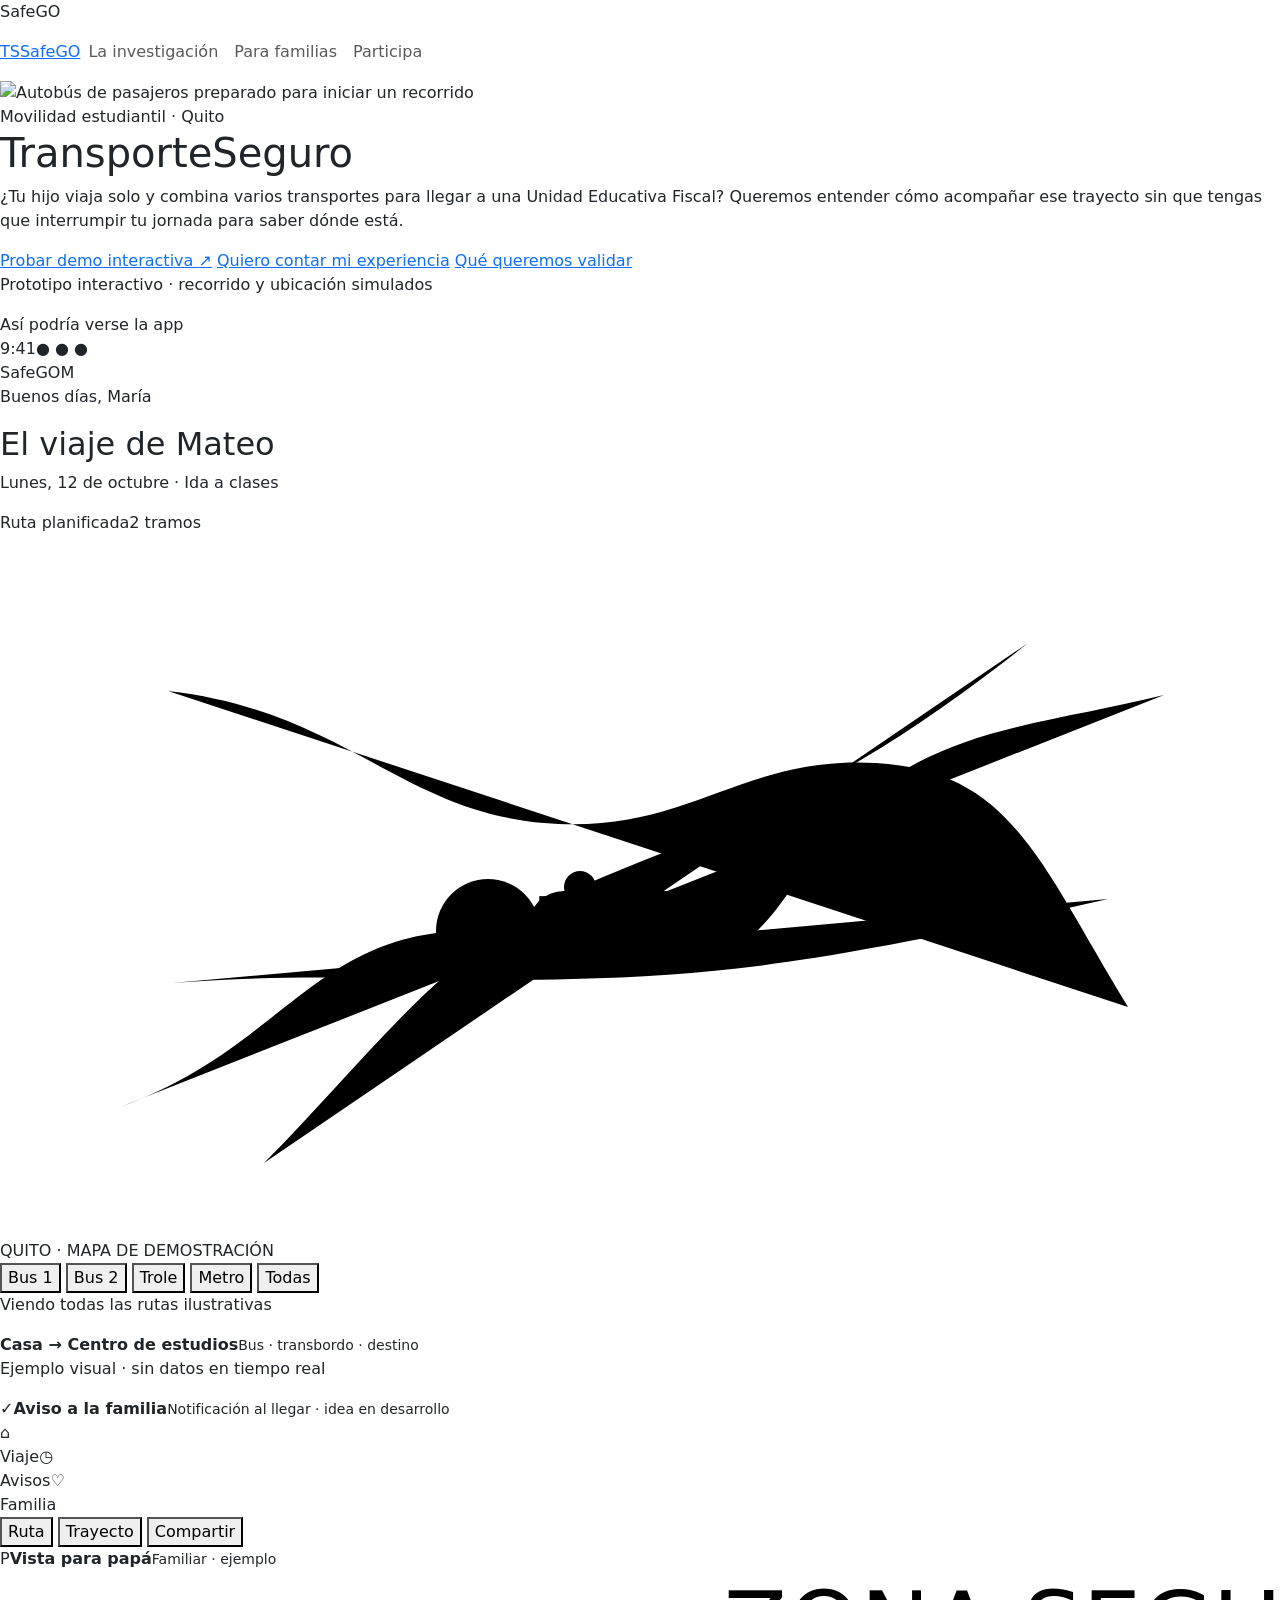
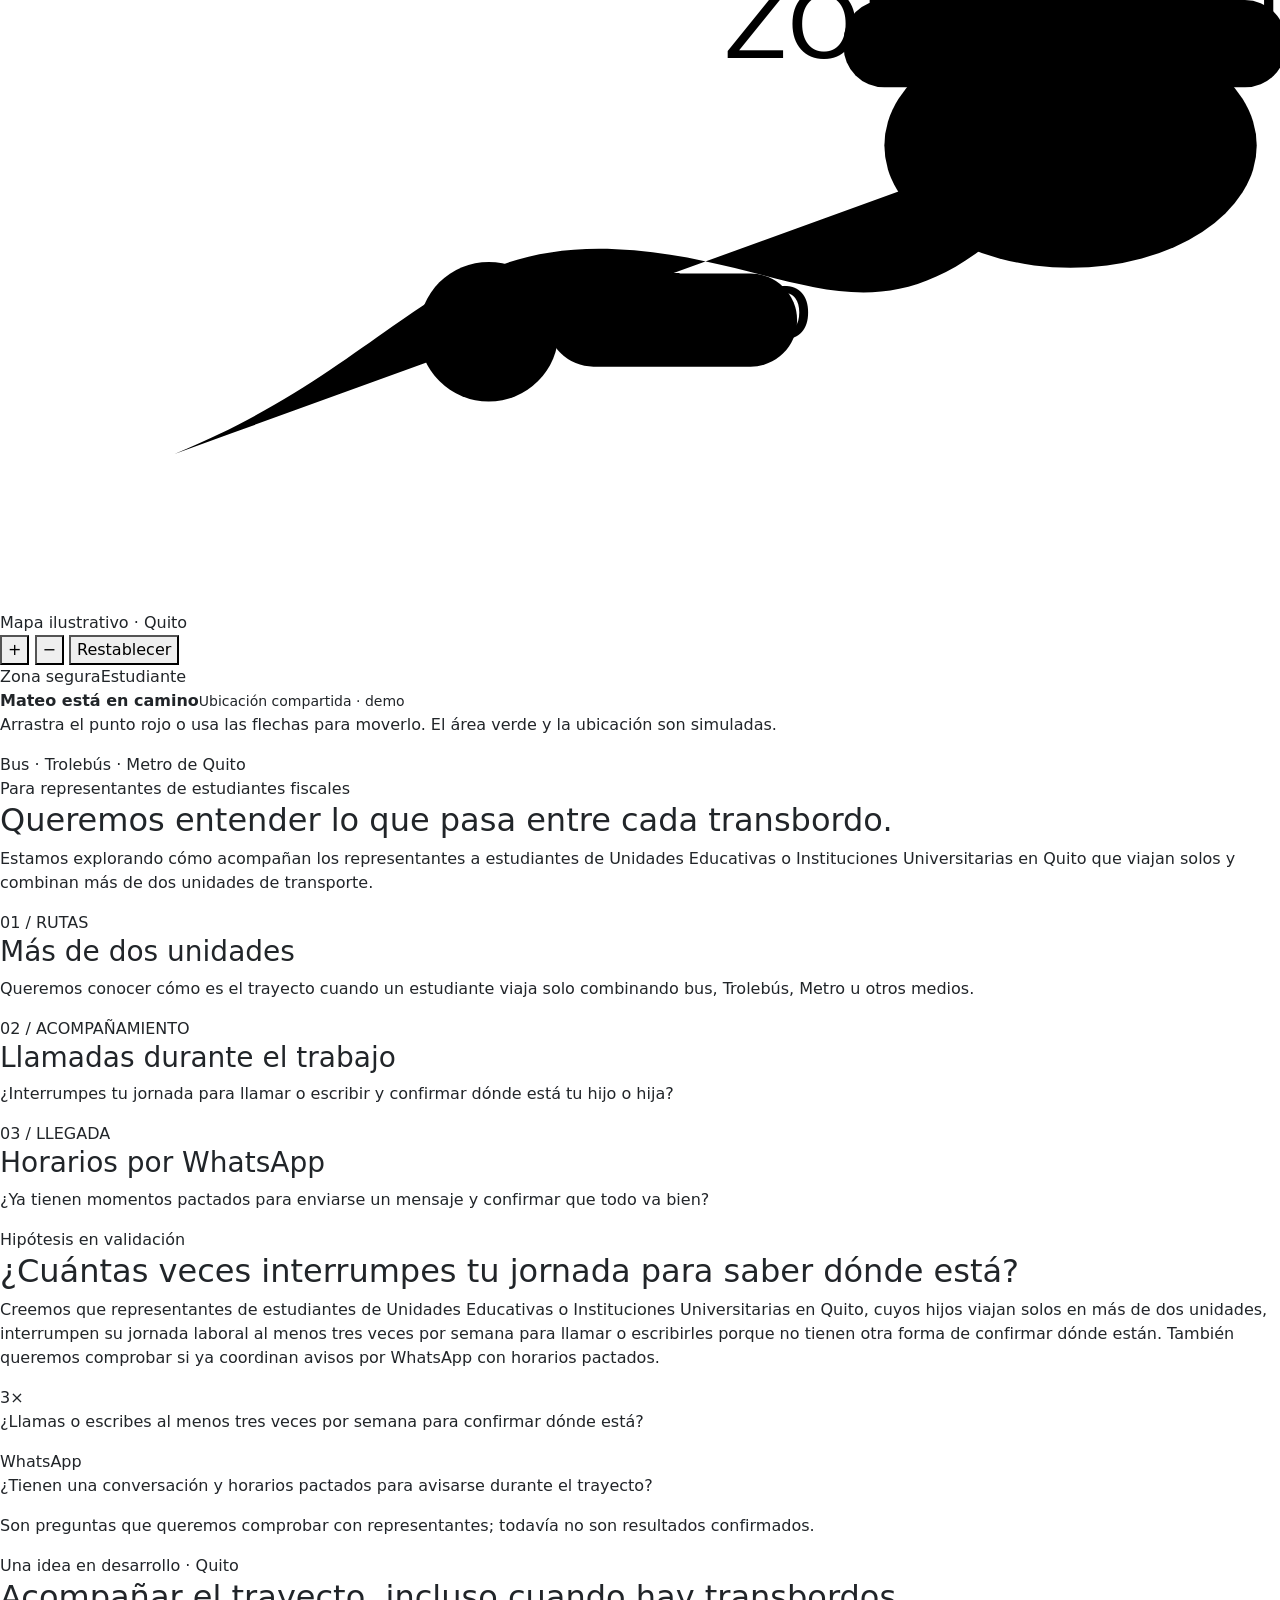
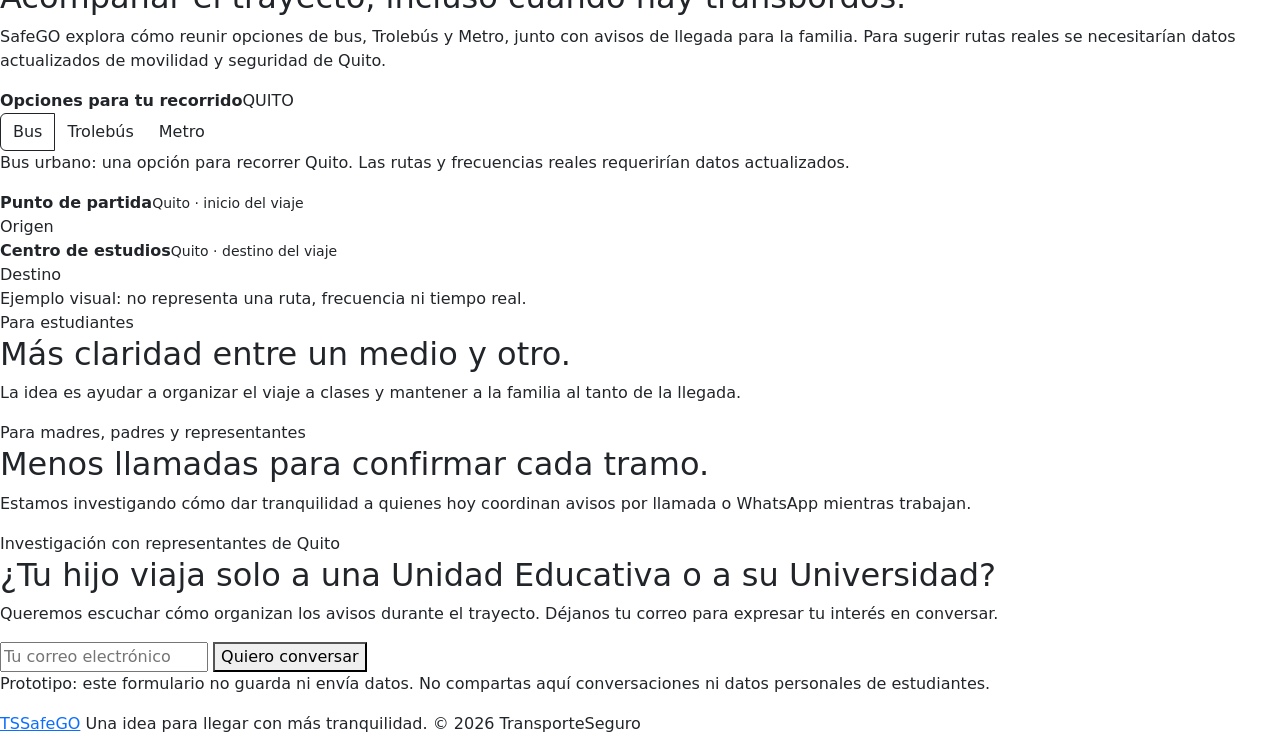
==== index.html @ c8ee29d1 "actualización nombre" ====
<!doctype html>
<html lang="es">
<head>
  <meta charset="utf-8">
  <meta name="viewport" content="width=device-width, initial-scale=1">
  <meta name="theme-color" content="#faf4f2">SafeGO
  <meta name="description" content=" explora cómo acompañar a estudiantes de Unidades Educativas o Instituciones Universitarias de Quito que viajan solos y combinan varios transportes.">
  <title>SafeGO | Movilidad estudiantil en Quito</title>
  <link rel="preconnect" href="https://fonts.googleapis.com">
  <link rel="preconnect" href="https://fonts.gstatic.com" crossorigin>
  <link href="https://fonts.googleapis.com/css2?family=DM+Sans:wght@400;500;600;700&family=Manrope:wght@400;500;600;700;800&display=swap" rel="stylesheet">
  <link href="https://cdn.jsdelivr.net/npm/bootstrap@5.3.7/dist/css/bootstrap.min.css" rel="stylesheet">
  <link rel="stylesheet" href="src/css/styles.css">
</head>
<body>
  <header class="topbar navbar navbar-expand-md">
    <div class="topbar-inner">
      <a class="brand" href="#inicio" aria-label="SafeGO, inicio"><span class="brand-mark" aria-hidden="true">TS</span>SafeGO</a>
      <button class="navbar-toggler" type="button" data-bs-toggle="collapse" data-bs-target="#primary-navigation" aria-controls="primary-navigation" aria-expanded="false" aria-label="Abrir menú">
        <span class="navbar-toggler-icon"></span>
      </button>
    </div>
    <div class="collapse navbar-collapse" id="primary-navigation">
      <nav class="nav-links navbar-nav" aria-label="Navegación principal">
        <a class="nav-link" href="#investigacion">La investigación</a>
        <a class="nav-link" href="#familias">Para familias</a>
        <a class="nav-link nav-cta" href="#lista">Participa</a>
      </nav>
    </div>
  </header>

  <main>
    <section class="hero" id="inicio" aria-labelledby="hero-title">
      <img class="hero-photo" src="https://images.unsplash.com/photo-1570125909232-eb263c188f7e?auto=format&fit=crop&w=2200&q=85" alt="Autobús de pasajeros preparado para iniciar un recorrido" fetchpriority="high">
      <div class="hero-inner">
        <div class="hero-content">
          <span class="eyebrow">Movilidad estudiantil · Quito</span>
          <h1 id="hero-title"><span>Transporte</span><span>Seguro</span></h1>
          <p class="hero-copy">¿Tu hijo viaja solo y combina varios transportes para llegar a una Unidad Educativa Fiscal? Queremos entender cómo acompañar ese trayecto sin que tengas que interrumpir tu jornada para saber dónde está.</p>
          <div class="hero-actions">
            <a class="button button-light" href="src/html/app-index.html" target="_blank" rel="noopener">Probar demo interactiva <span aria-hidden="true">↗</span></a>
            <a class="button button-light" href="#lista">Quiero contar mi experiencia</a>
            <a class="text-link" href="#investigacion">Qué queremos validar</a>
          </div>
          <p class="hero-demo-note">Prototipo interactivo · recorrido y ubicación simulados</p>
        </div>
        <aside class="phone-showcase" aria-label="Vista previa ilustrativa de la aplicación">
          <div class="phone-demo">
            <span class="phone-caption">Así podría verse la app</span>
            <div class="phone">
              <div class="phone-screen">
                <div class="phone-status"><span>9:41</span><span aria-hidden="true">● ● ●</span></div>
                <div class="app-topline"><span class="app-brand">SafeGO</span><span class="app-avatar" aria-hidden="true">M</span></div>
                <div class="phone-panel" id="phone-panel" role="tabpanel" aria-labelledby="phone-tab-route" aria-live="polite" data-screen="route">
                  <p class="app-greeting">Buenos días, María</p>
                  <h2 class="app-title">El viaje de Mateo</h2>
                  <p class="app-date">Lunes, 12 de octubre · Ida a clases</p>
                  <div class="app-card">
                    <div class="app-card-heading"><span id="phone-card-title">Ruta planificada</span><span class="app-chip" id="phone-chip">2 tramos</span></div>
                    <div class="map-preview" role="img" aria-label="Mapa ilustrativo de Quito con rutas de bus, Trolebús y Metro">
                      <svg class="route-map" data-active-route="all" viewBox="0 0 320 176" aria-hidden="true">
                        <path class="map-road" d="M-10 30 335 145M-15 90 300 -10M15 185 235 -10M95 190 340 35M-10 145 320 55M150 -10 160 185M255 -10 100 185M-10 5 330 95"/>
                        <path class="map-route map-route-bus-one" d="M30 143C72 128 79 97 122 99S177 122 200 85 255 49 291 40"/>
                        <path class="map-route map-route-bus-two" d="M42 39C86 44 100 69 136 72S185 55 219 57 260 82 282 118"/>
                        <path class="map-route map-route-trolley" d="M66 157C92 131 111 103 145 88S204 69 257 27"/>
                        <path class="map-route map-route-metro" d="M43 112C82 109 105 112 143 111S206 107 277 91"/>
                        <circle class="map-stop" cx="122" cy="99" r="4"/>
                        <circle class="map-stop" cx="200" cy="85" r="4"/>
                        <circle class="map-stop" cx="145" cy="88" r="4"/>
                        <circle class="map-user-halo" id="map-user-halo" cx="122" cy="99" r="13"/>
                        <circle class="map-user-marker" id="map-user-marker" cx="122" cy="99" r="5"/>
                        <rect class="map-label-bg" id="map-user-label-bg" x="132" y="89" width="52" height="19" rx="9"/>
                        <text class="map-label" id="map-user-label" x="158" y="102" text-anchor="middle">Mateo</text>
                      </svg>
                      <span class="map-city-label">QUITO · MAPA DE DEMOSTRACIÓN</span>
                    </div>
                    <div class="map-legend" aria-label="Rutas mostradas en el mapa">
                      <button class="route-filter" type="button" data-route-filter="bus-one" aria-pressed="false"><i class="legend-dot bus-one"></i>Bus 1</button>
                      <button class="route-filter" type="button" data-route-filter="bus-two" aria-pressed="false"><i class="legend-dot bus-two"></i>Bus 2</button>
                      <button class="route-filter" type="button" data-route-filter="trolley" aria-pressed="false"><i class="legend-dot trolley"></i>Trole</button>
                      <button class="route-filter" type="button" data-route-filter="metro" aria-pressed="false"><i class="legend-dot metro"></i>Metro</button>
                      <button class="route-filter" type="button" data-route-filter="all" aria-pressed="true">Todas</button>
                    </div>
                    <p class="phone-interaction-status" id="route-filter-status" aria-live="polite">Viendo todas las rutas ilustrativas</p>
                    <div class="phone-route-summary"><strong>Casa <span aria-hidden="true">→</span> Centro de estudios</strong><small>Bus · transbordo · destino</small></div>
                    <div class="app-progress" aria-hidden="true"><span></span></div>
                    <p class="app-footnote" id="phone-footnote">Ejemplo visual · sin datos en tiempo real</p>
                  </div>
                  <div class="app-alert"><span class="app-alert-icon" aria-hidden="true">✓</span><span><strong id="phone-alert-title">Aviso a la familia</strong><small id="phone-alert-copy">Notificación al llegar · idea en desarrollo</small></span></div>
                  <button class="phone-action" id="advance-trip" type="button" hidden>Avanzar trayecto <span aria-hidden="true">→</span></button>
                  <button class="phone-action" id="toggle-sharing" type="button" aria-pressed="true" hidden>Pausar ubicación compartida <span aria-hidden="true">Ⅱ</span></button>
                </div>
                <div class="app-bottom-nav" aria-hidden="true"><span class="selected">⌂<br>Viaje</span><span>◷<br>Avisos</span><span>♡<br>Familia</span></div>
              </div>
            </div>
            <div class="phone-tabs" role="tablist" aria-label="Funciones ilustradas de la aplicación">
              <button class="phone-tab" type="button" id="phone-tab-route" role="tab" aria-selected="true" aria-controls="phone-panel" data-phone-screen="route">Ruta</button>
              <button class="phone-tab" type="button" id="phone-tab-trip" role="tab" aria-selected="false" aria-controls="phone-panel" data-phone-screen="trip" tabindex="-1">Trayecto</button>
              <button class="phone-tab" type="button" id="phone-tab-sharing" role="tab" aria-selected="false" aria-controls="phone-panel" data-phone-screen="sharing" tabindex="-1">Compartir</button>
            </div>
          </div>
          <aside class="recipient-preview" aria-label="Vista ilustrativa de la persona que recibe la ubicación">
            <div class="recipient-heading"><span class="recipient-avatar" aria-hidden="true">P</span><span><strong>Vista para papá</strong><small>Familiar · ejemplo</small></span></div>
            <div class="recipient-map" id="recipient-map">
              <svg id="recipient-map-svg" viewBox="0 0 220 110" aria-label="Mapa simulado para el padre o familiar: zona segura del destino y punto que representa al estudiante">
                <g id="recipient-map-layer">
                  <path class="recipient-road" d="M-10 24 230 86M-10 78 210 8M45 120 130 -10M150 120 225 27M-10 49 220 49"/>
                  <path class="recipient-route-line" id="recipient-route-line" d="M30 83C69 67 75 45 109 48S155 72 190 25"/>
                  <ellipse class="safe-zone" cx="184" cy="30" rx="32" ry="21"/>
                  <circle class="safe-zone-destination" cx="184" cy="30" r="3"/>
                  <circle class="recipient-marker-halo" id="recipient-marker-halo" cx="84" cy="62" r="12"/>
                  <circle class="recipient-marker" id="recipient-marker" cx="84" cy="62" r="5" tabindex="0" role="button" aria-label="Ubicación simulada de Mateo. Arrastra el punto o usa las flechas del teclado para moverlo."/>
                  <rect class="recipient-marker-label-bg" id="recipient-marker-label-bg" x="94" y="52" width="43" height="16" rx="8"/>
                  <text class="recipient-marker-label" id="recipient-marker-label" x="115" y="63" text-anchor="middle">Mateo</text>
                  <rect class="safe-zone-label-bg" x="145" y="5" width="76" height="15" rx="7"/>
                  <text class="safe-zone-label" x="183" y="15" text-anchor="middle">ZONA SEGURA</text>
                </g>
              </svg>
              <span class="recipient-map-label">Mapa ilustrativo · Quito</span>
              <div class="recipient-map-controls" aria-label="Controles del mapa">
                <button class="map-control" id="map-zoom-in" type="button" aria-label="Acercar mapa">+</button>
                <button class="map-control" id="map-zoom-out" type="button" aria-label="Alejar mapa">−</button>
                <button class="map-control map-reset" id="map-reset" type="button" aria-label="Restablecer ubicación y zoom">Restablecer</button>
              </div>
            </div>
            <div class="recipient-map-legend"><span><i class="safe-zone-key"></i>Zona segura</span><span><i class="location-key"></i>Estudiante</span></div>
            <div class="recipient-status">
              <span class="recipient-live-dot" aria-hidden="true"></span>
              <span><strong id="recipient-status-title" aria-live="polite">Mateo está en camino</strong><small id="recipient-status-copy">Ubicación compartida · demo</small></span>
            </div>
            <p class="recipient-note">Arrastra el punto rojo o usa las flechas para moverlo. El área verde y la ubicación son simuladas.</p>
          </aside>
        </div>
      </div>
      <div class="hero-note"><span class="note-dot" aria-hidden="true"></span>Bus · Trolebús · Metro de Quito</div>
    </section>

    <section class="intro" id="como-funciona">
      <div>
        <span class="section-kicker">Para representantes de estudiantes fiscales</span>
        <h2>Queremos entender lo que pasa entre cada transbordo.</h2>
      </div>
      <p>Estamos explorando cómo acompañan los representantes a estudiantes de Unidades Educativas o Instituciones Universitarias en Quito que viajan solos y combinan más de dos unidades de transporte.</p>
    </section>

    <section class="benefits" aria-label="Beneficios de SafeGO>
      <article class="benefit">
        <span class="benefit-index">01 / RUTAS</span>
        <h3>Más de dos unidades</h3>
        <p>Queremos conocer cómo es el trayecto cuando un estudiante viaja solo combinando bus, Trolebús, Metro u otros medios.</p>
      </article>
      <article class="benefit">
        <span class="benefit-index">02 / ACOMPAÑAMIENTO</span>
        <h3>Llamadas durante el trabajo</h3>
        <p>¿Interrumpes tu jornada para llamar o escribir y confirmar dónde está tu hijo o hija?</p>
      </article>
      <article class="benefit">
        <span class="benefit-index">03 / LLEGADA</span>
        <h3>Horarios por WhatsApp</h3>
        <p>¿Ya tienen momentos pactados para enviarse un mensaje y confirmar que todo va bien?</p>
      </article>
    </section>

    <section class="research-section" id="investigacion" aria-labelledby="research-title">
      <div class="research-inner">
        <div class="research-copy">
          <span class="section-kicker">Hipótesis en validación</span>
          <h2 id="research-title">¿Cuántas veces interrumpes tu jornada para saber dónde está?</h2>
          <p>Creemos que representantes de estudiantes de Unidades Educativas o Instituciones Universitarias en Quito, cuyos hijos viajan solos en más de dos unidades, interrumpen su jornada laboral al menos tres veces por semana para llamar o escribirles porque no tienen otra forma de confirmar dónde están. También queremos comprobar si ya coordinan avisos por WhatsApp con horarios pactados.</p>
        </div>
        <div class="research-details" aria-label="Preguntas de la investigación">
          <div class="research-detail"><span class="research-stat">3×</span><p>¿Llamas o escribes al menos tres veces por semana para confirmar dónde está?</p></div>
          <div class="research-detail"><span class="research-stat">WhatsApp</span><p>¿Tienen una conversación y horarios pactados para avisarse durante el trayecto?</p></div>
          <p class="research-note">Son preguntas que queremos comprobar con representantes; todavía no son resultados confirmados.</p>
        </div>
      </div>
    </section>

    <section class="route-section" aria-labelledby="route-title">
      <div class="route-copy">
        <span class="section-kicker">Una idea en desarrollo · Quito</span>
        <h2 id="route-title">Acompañar el trayecto, incluso cuando hay transbordos.</h2>
        <p>SafeGO explora cómo reunir opciones de bus, Trolebús y Metro, junto con avisos de llegada para la familia. Para sugerir rutas reales se necesitarían datos actualizados de movilidad y seguridad de Quito.</p>
      </div>
      <div class="route-demo" aria-label="Vista ilustrativa de medios de transporte público en Quito">
        <div class="route-heading"><strong>Opciones para tu recorrido</strong><span class="live-tag">QUITO</span></div>
        <div class="mode-picker btn-group" role="group" aria-label="Selecciona un medio de transporte">
          <button class="btn mode-button active" type="button" data-mode="bus" aria-pressed="true">Bus</button>
          <button class="btn mode-button" type="button" data-mode="trolebus" aria-pressed="false">Trolebús</button>
          <button class="btn mode-button" type="button" data-mode="metro" aria-pressed="false">Metro</button>
        </div>
        <p class="mode-feedback" id="mode-feedback" role="status" aria-live="polite">Bus urbano: una opción para recorrer Quito. Las rutas y frecuencias reales requerirían datos actualizados.</p>
        <div class="route-line">
          <div class="route-dots" aria-hidden="true"><span class="route-dot-start"></span><span class="route-stem"></span><span class="route-dot-end"></span></div>
          <div>
            <div class="stop"><div><strong>Punto de partida</strong><small>Quito · inicio del viaje</small></div><time>Origen</time></div>
            <div class="stop"><div><strong>Centro de estudios</strong><small>Quito · destino del viaje</small></div><time>Destino</time></div>
          </div>
        </div>
        <div class="route-foot">Ejemplo visual: no representa una ruta, frecuencia ni tiempo real.</div>
      </div>
    </section>

    <section class="audience" id="familias">
      <article>
        <span class="section-kicker">Para estudiantes</span>
        <h2>Más claridad entre un medio y otro.</h2>
        <p>La idea es ayudar a organizar el viaje a clases y mantener a la familia al tanto de la llegada.</p>
      </article>
      <article>
        <span class="section-kicker">Para madres, padres y representantes</span>
        <h2>Menos llamadas para confirmar cada tramo.</h2>
        <p>Estamos investigando cómo dar tranquilidad a quienes hoy coordinan avisos por llamada o WhatsApp mientras trabajan.</p>
      </article>
    </section>

    <section class="signup" id="lista">
      <div class="signup-copy">
        <span class="section-kicker" style="color: var(--lime)">Investigación con representantes de Quito</span>
        <h2>¿Tu hijo viaja solo a una Unidad Educativa o a su Universidad?</h2>
        <p>Queremos escuchar cómo organizan los avisos durante el trayecto. Déjanos tu correo para expresar tu interés en conversar.</p>
      </div>
      <div>
        <form class="signup-form" id="interest-form">
          <label for="email" class="visually-hidden" style="position:absolute;clip:rect(0,0,0,0)">Tu correo electrónico</label>
          <input id="email" name="email" type="email" autocomplete="email" placeholder="Tu correo electrónico" required>
          <button class="button" type="submit">Quiero conversar</button>
        </form>
        <p class="form-note">Prototipo: este formulario no guarda ni envía datos. No compartas aquí conversaciones ni datos personales de estudiantes.</p>
        <p class="form-result" id="form-result" role="status" aria-live="polite"></p>
      </div>
    </section>
  </main>

  <footer>
    <a class="brand" href="#inicio"><span class="brand-mark" aria-hidden="true">TS</span>SafeGO</a>
    <span>Una idea para llegar con más tranquilidad.</span>
    <span>© 2026 TransporteSeguro</span>
  </footer>

  <script src="https://cdn.jsdelivr.net/npm/bootstrap@5.3.7/dist/js/bootstrap.bundle.min.js"></script>
  <script src="src/js/main.js" defer></script>
</body>
</html>
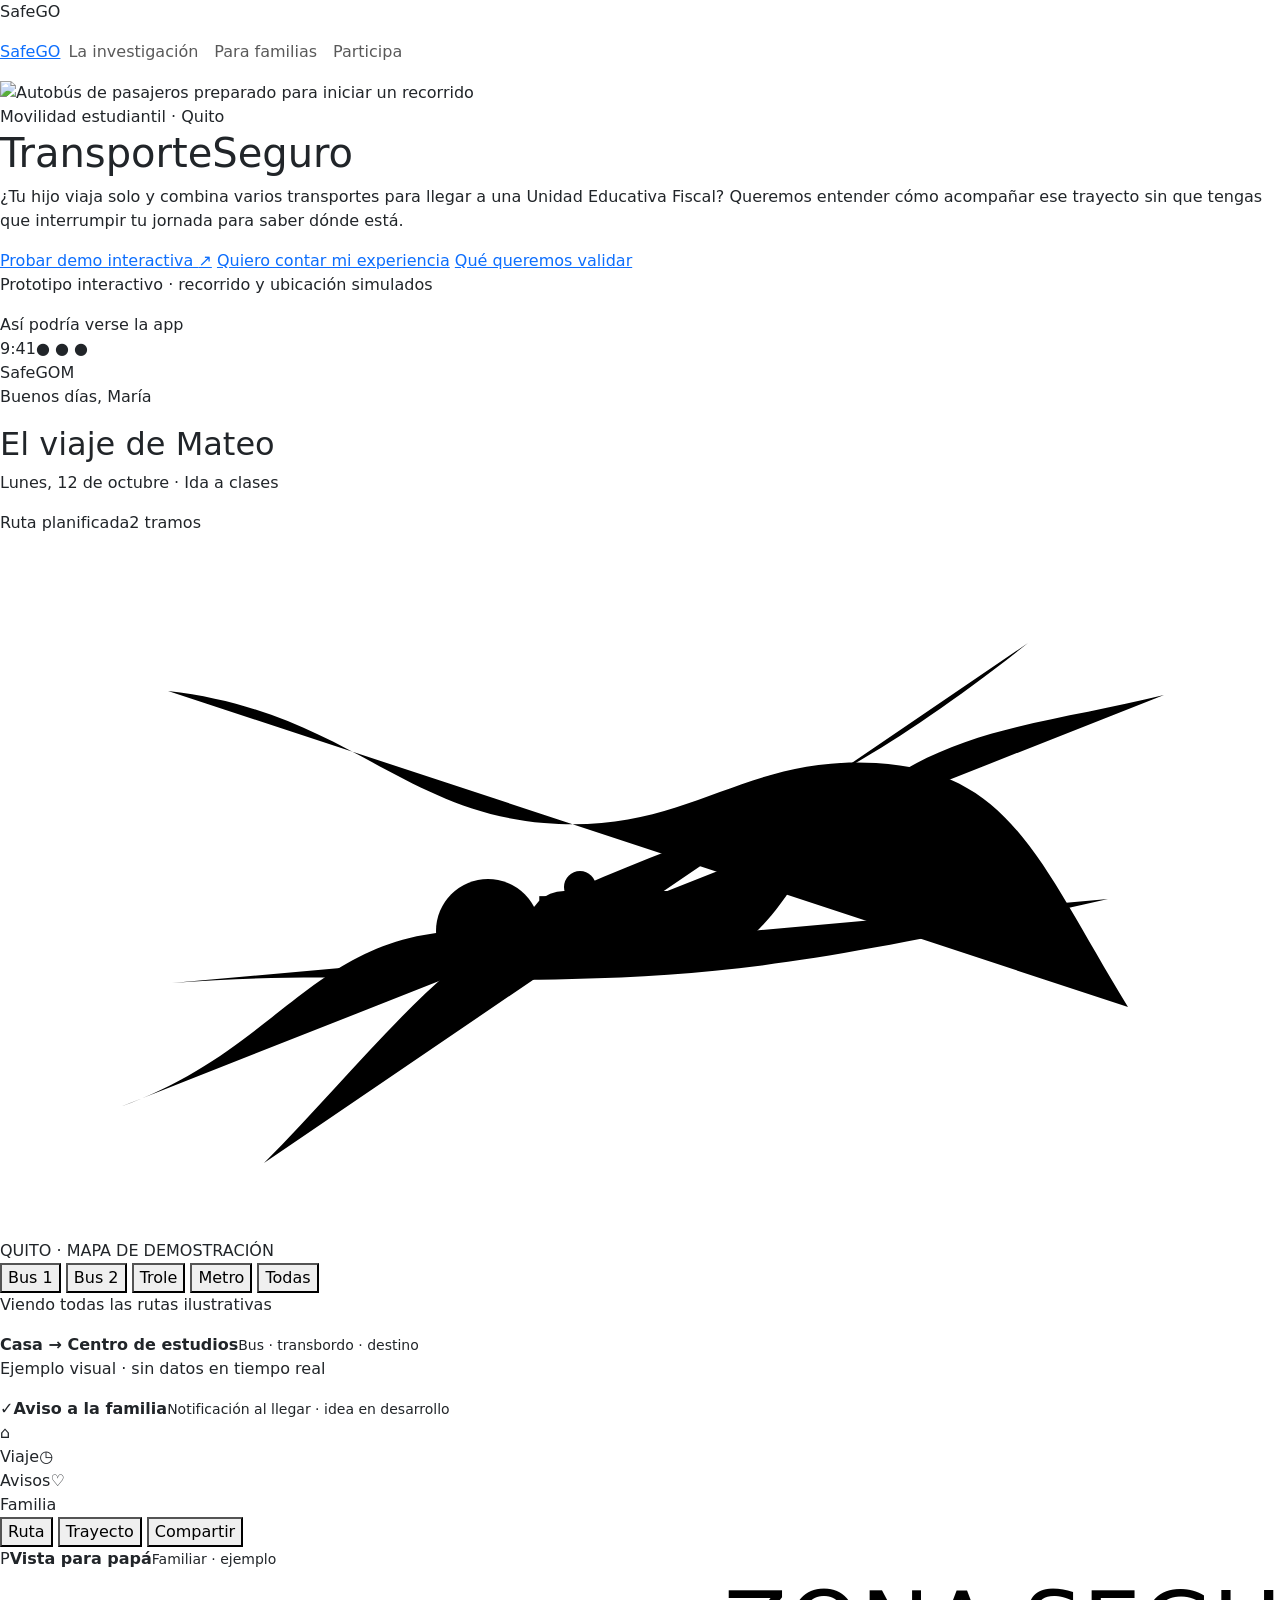
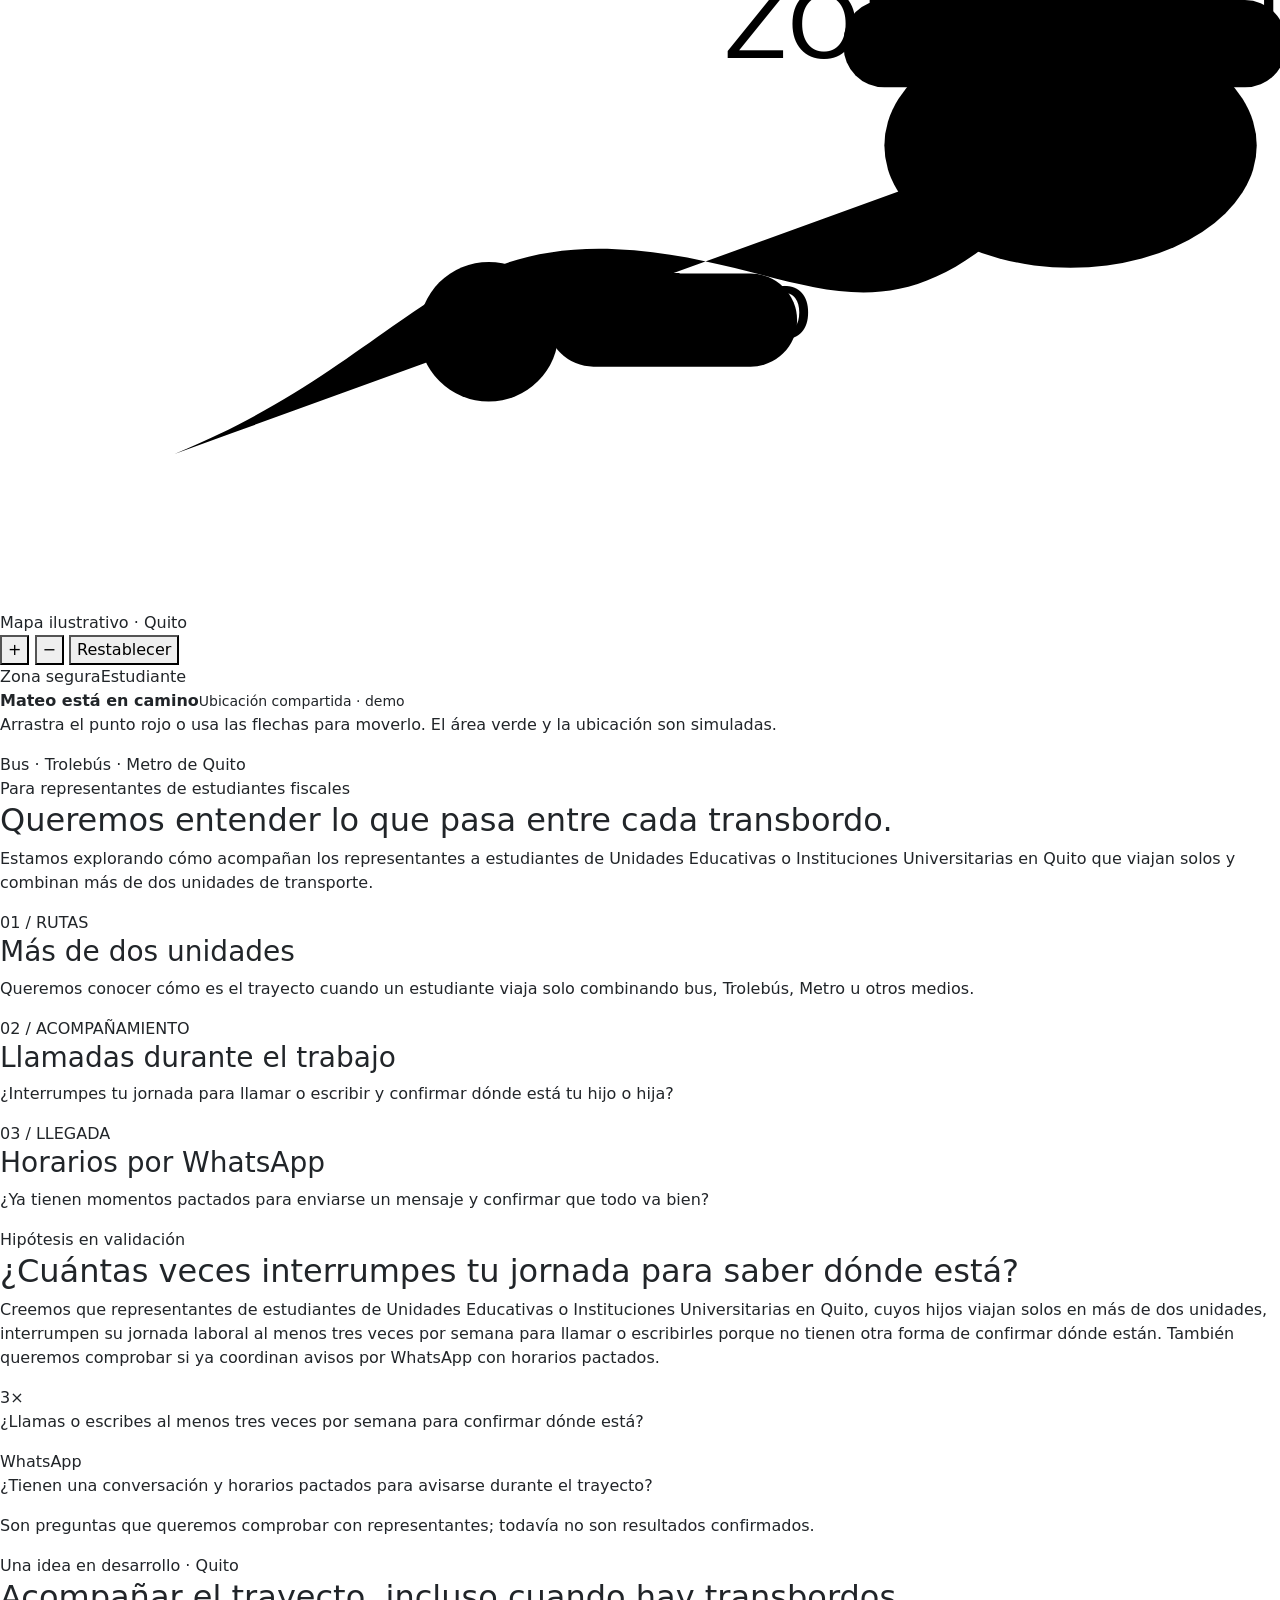
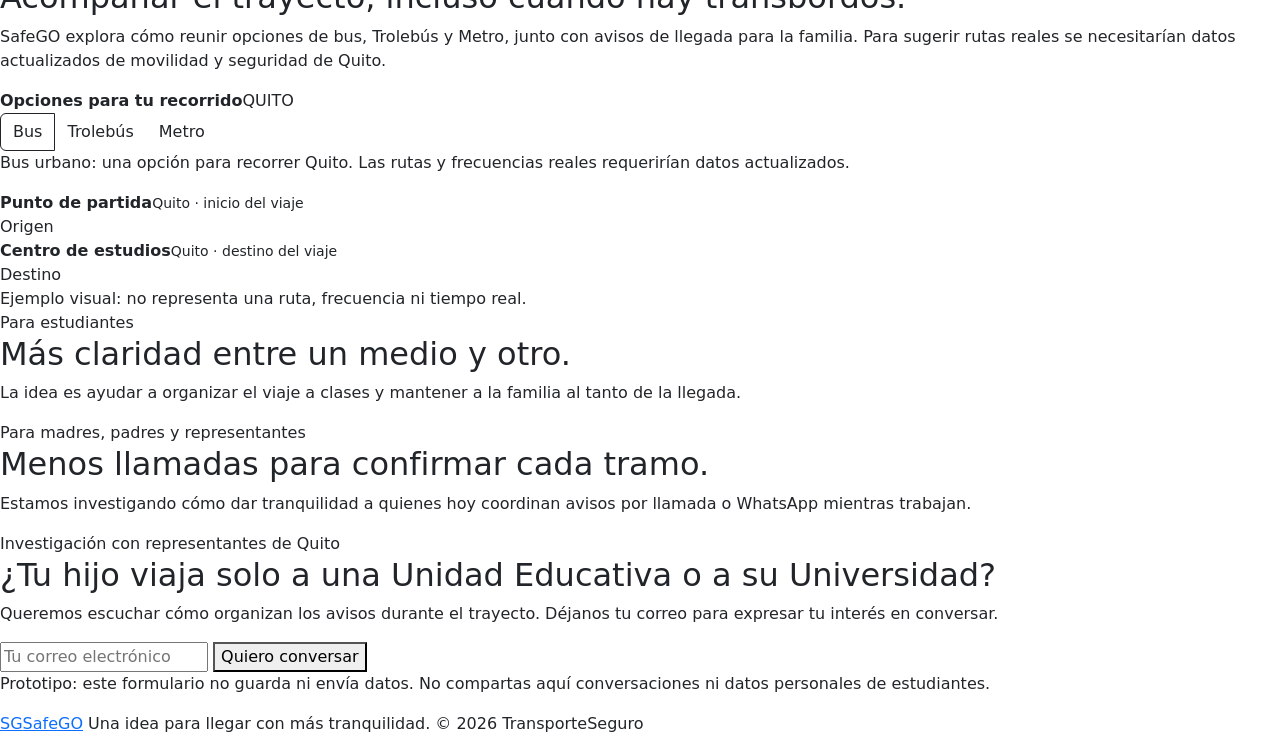
==== commit 92524522: "cambio logo" ====
--- a/index.html
+++ b/index.html
@@ -15,7 +15,7 @@
 <body>
   <header class="topbar navbar navbar-expand-md">
     <div class="topbar-inner">
-      <a class="brand" href="#inicio" aria-label="SafeGO, inicio"><span class="brand-mark" aria-hidden="true">TS</span>SafeGO</a>
+      <a class="brand" href="#inicio" aria-label="SafeGO, inicio"><span class="brand-mark" aria-hidden="true"SGS</span>SafeGO</a>
       <button class="navbar-toggler" type="button" data-bs-toggle="collapse" data-bs-target="#primary-navigation" aria-controls="primary-navigation" aria-expanded="false" aria-label="Abrir menú">
         <span class="navbar-toggler-icon"></span>
       </button>
@@ -233,7 +233,7 @@
   </main>
 
   <footer>
-    <a class="brand" href="#inicio"><span class="brand-mark" aria-hidden="true">TS</span>SafeGO</a>
+    <a class="brand" href="#inicio"><span class="brand-mark" aria-hidden="true">SG</span>SafeGO</a>
     <span>Una idea para llegar con más tranquilidad.</span>
     <span>© 2026 TransporteSeguro</span>
   </footer>
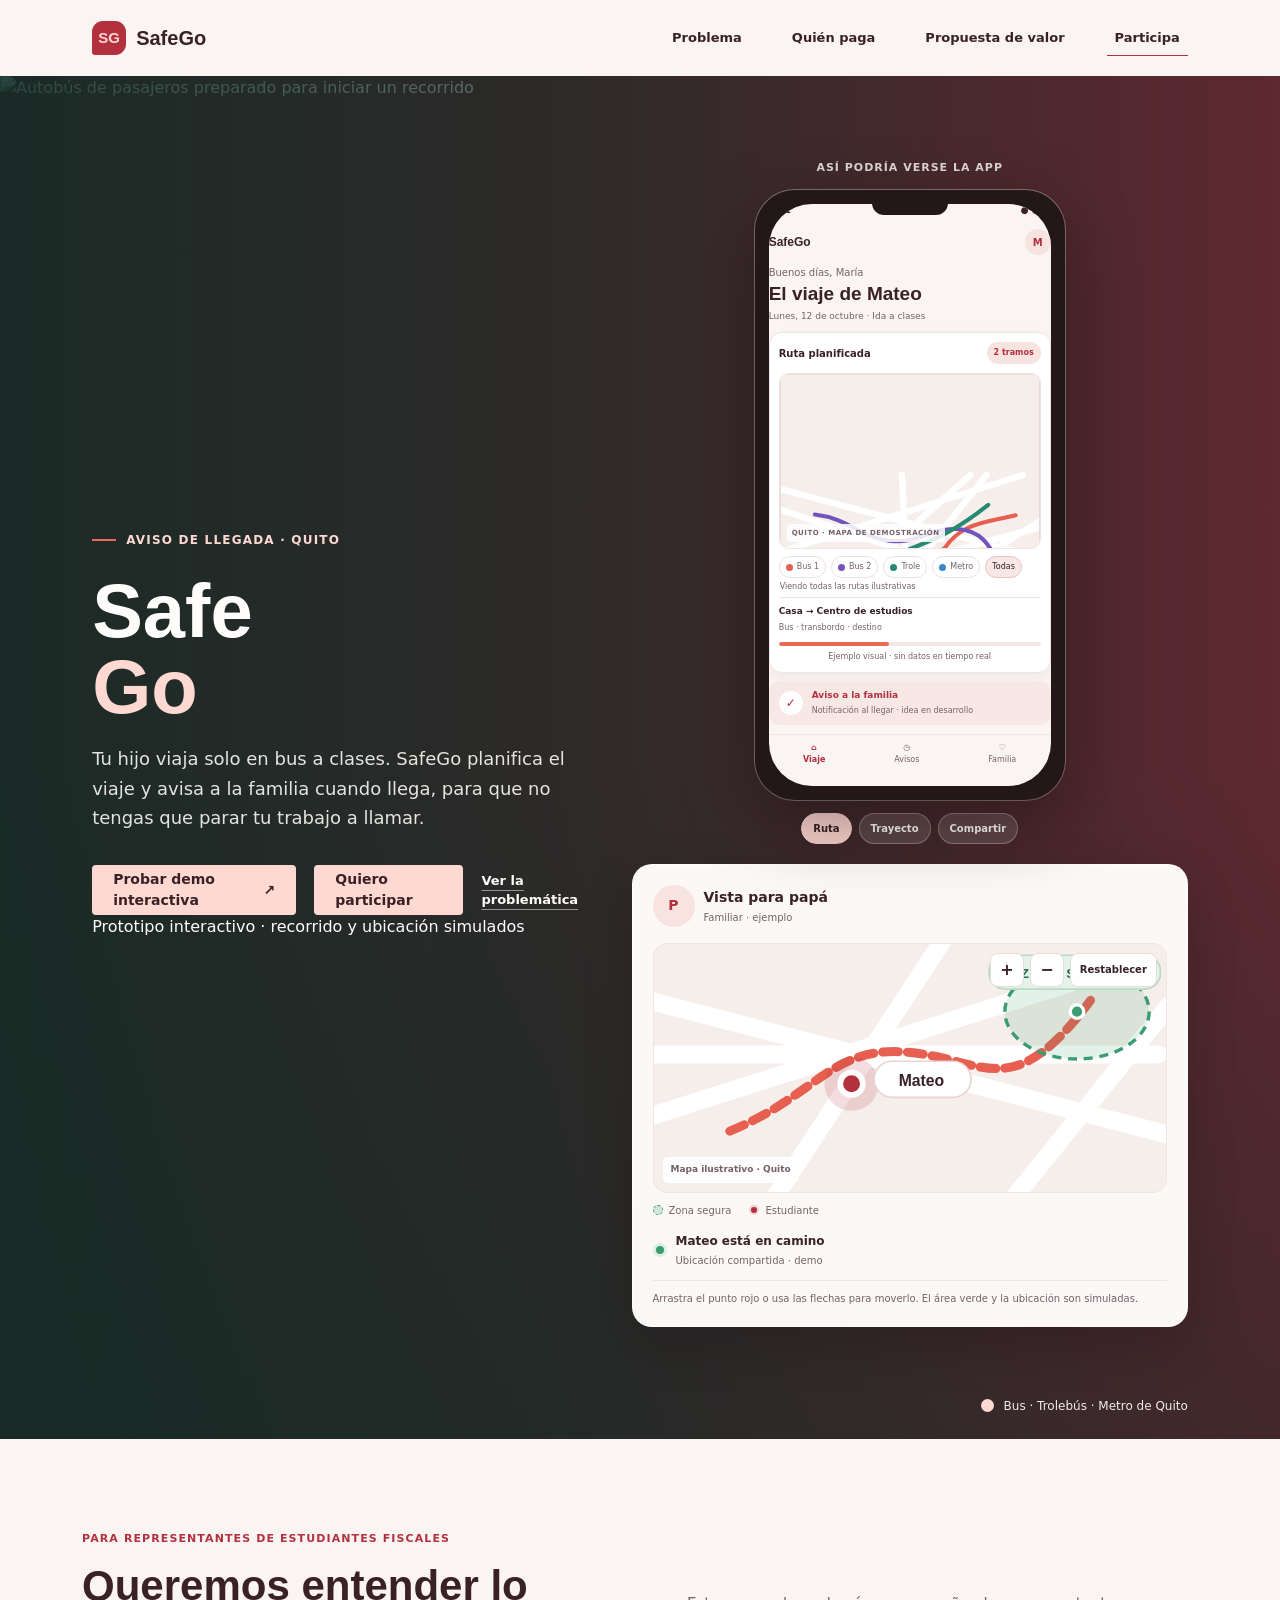
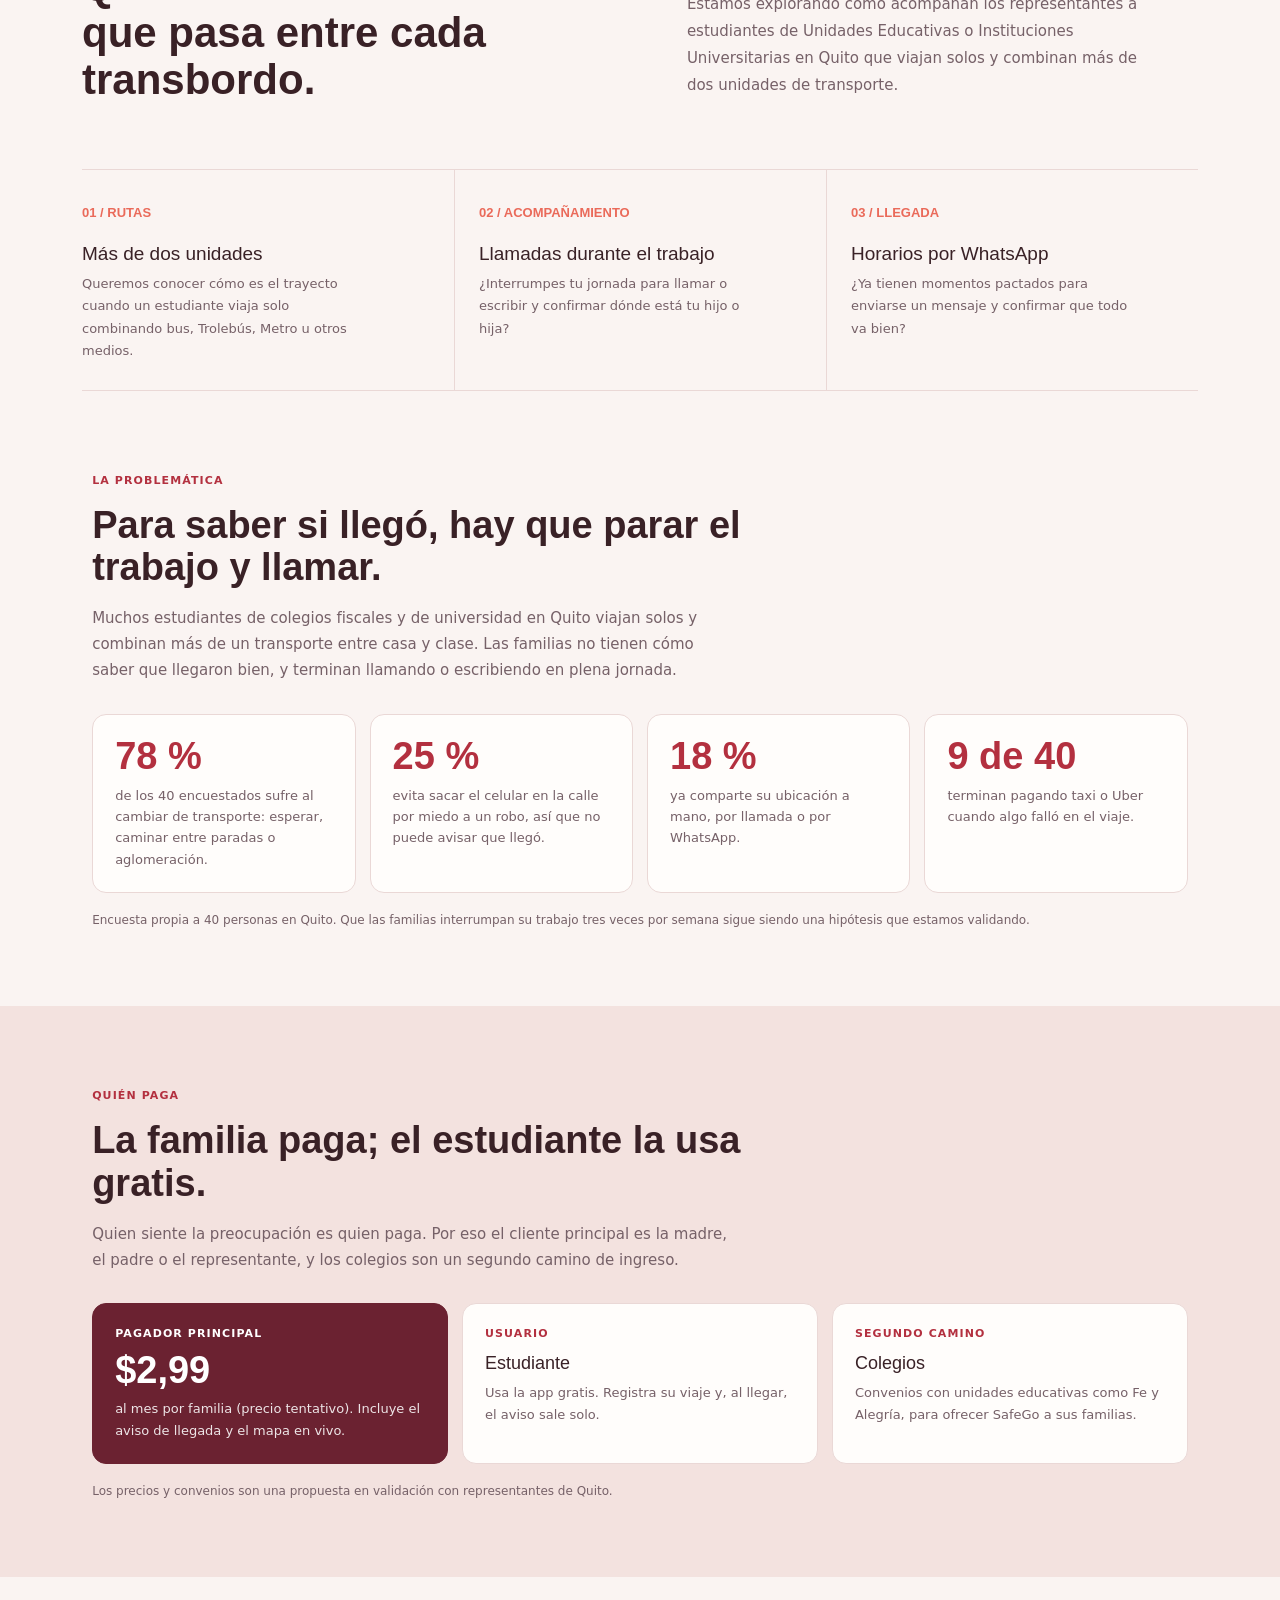
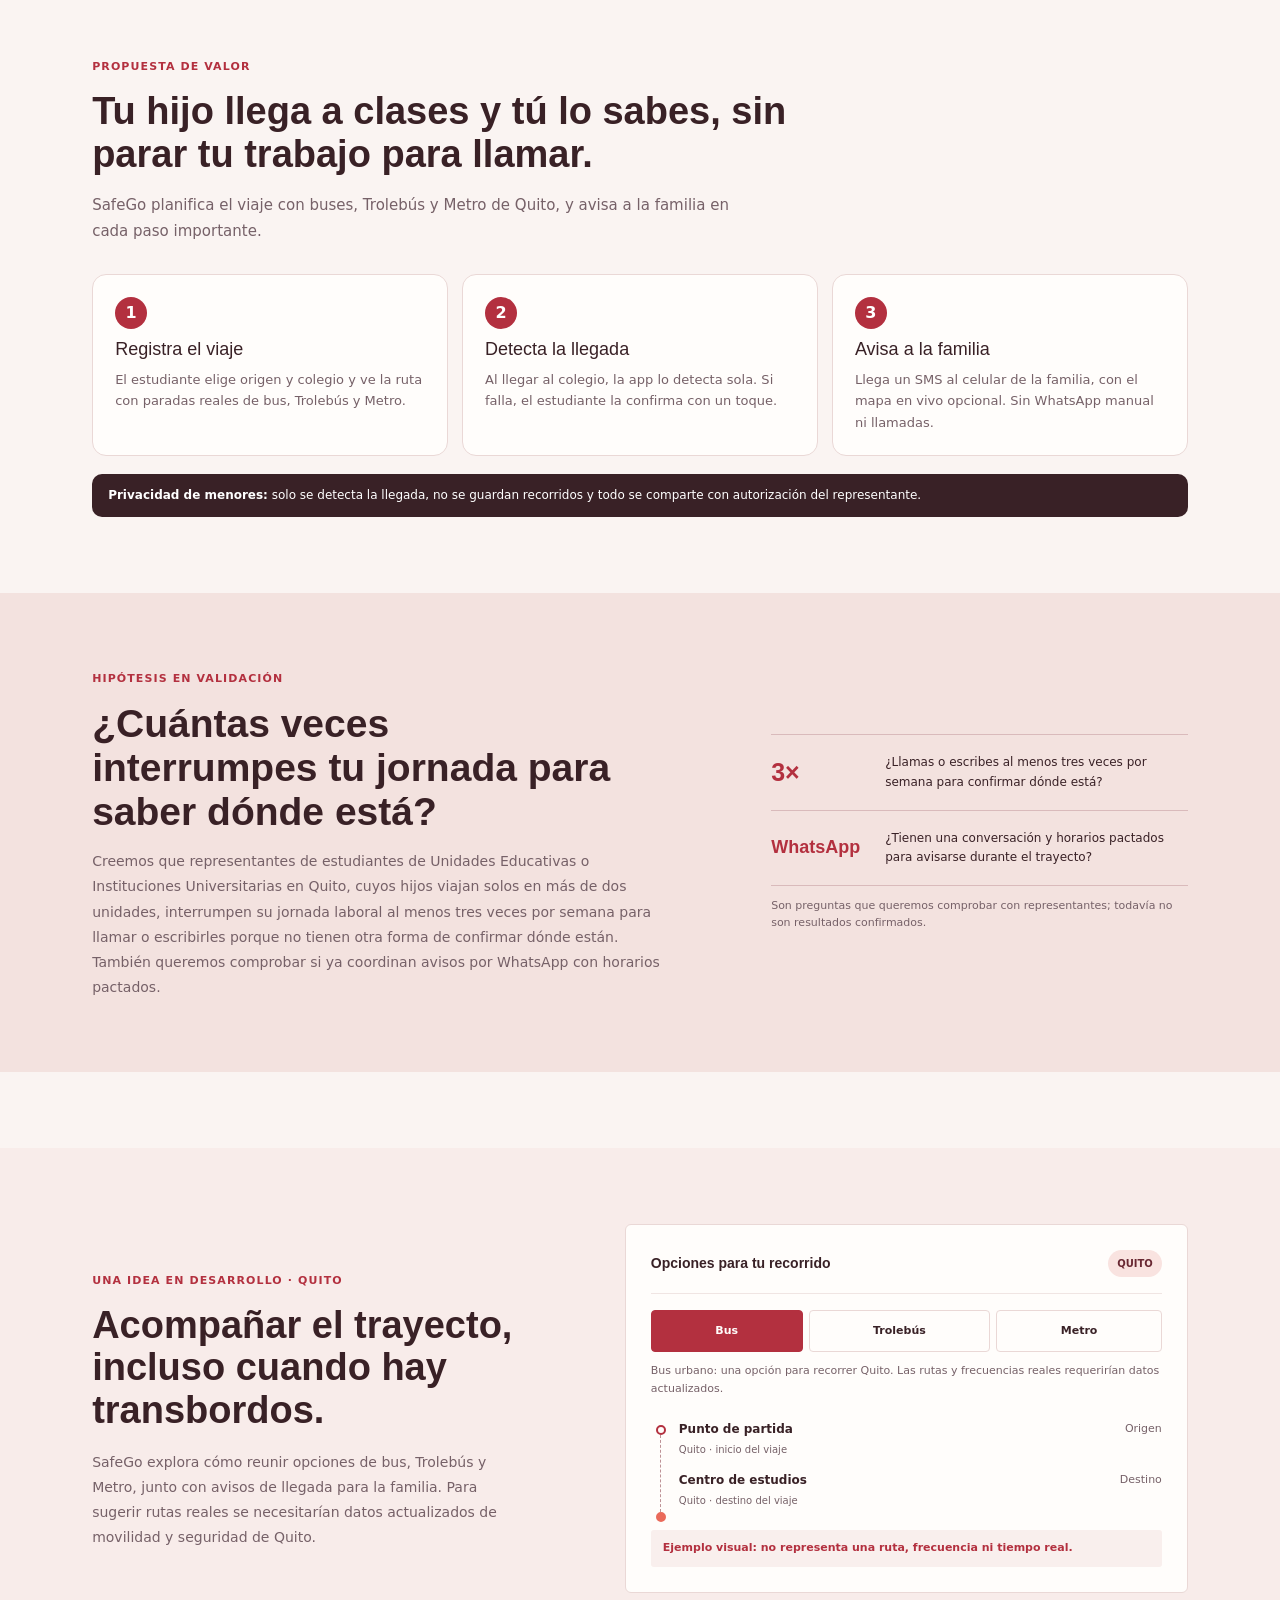
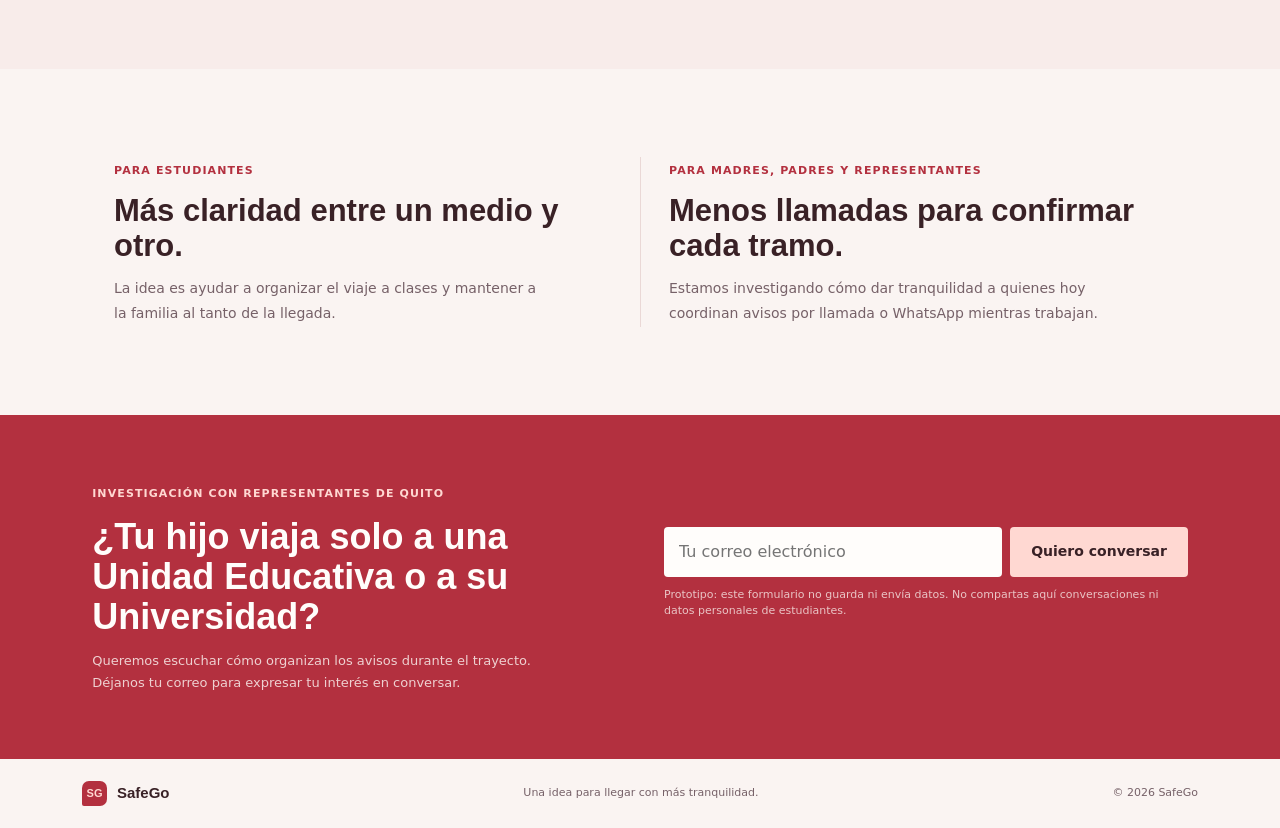
==== commit 56fb1b54: "Renombrar a SafeGo, corregir HTML roto y agregar problemática, pagadores y propuesta de valor Co-Aut" ====
--- a/index.html
+++ b/index.html
@@ -3,9 +3,9 @@
 <head>
   <meta charset="utf-8">
   <meta name="viewport" content="width=device-width, initial-scale=1">
-  <meta name="theme-color" content="#faf4f2">SafeGO
-  <meta name="description" content=" explora cómo acompañar a estudiantes de Unidades Educativas o Instituciones Universitarias de Quito que viajan solos y combinan varios transportes.">
-  <title>SafeGO | Movilidad estudiantil en Quito</title>
+  <meta name="theme-color" content="#faf4f2">
+  <meta name="description" content="SafeGo avisa a la familia cuando el estudiante llega a clases en Quito, sin que tengas que parar tu trabajo para llamar.">
+  <title>SafeGo | Aviso de llegada para estudiantes en Quito</title>
   <link rel="preconnect" href="https://fonts.googleapis.com">
   <link rel="preconnect" href="https://fonts.gstatic.com" crossorigin>
   <link href="https://fonts.googleapis.com/css2?family=DM+Sans:wght@400;500;600;700&family=Manrope:wght@400;500;600;700;800&display=swap" rel="stylesheet">
@@ -15,15 +15,16 @@
 <body>
   <header class="topbar navbar navbar-expand-md">
     <div class="topbar-inner">
-      <a class="brand" href="#inicio" aria-label="SafeGO, inicio"><span class="brand-mark" aria-hidden="true"SGS</span>SafeGO</a>
+      <a class="brand" href="#inicio" aria-label="SafeGo, inicio"><span class="brand-mark" aria-hidden="true">SG</span>SafeGo</a>
       <button class="navbar-toggler" type="button" data-bs-toggle="collapse" data-bs-target="#primary-navigation" aria-controls="primary-navigation" aria-expanded="false" aria-label="Abrir menú">
         <span class="navbar-toggler-icon"></span>
       </button>
     </div>
     <div class="collapse navbar-collapse" id="primary-navigation">
       <nav class="nav-links navbar-nav" aria-label="Navegación principal">
-        <a class="nav-link" href="#investigacion">La investigación</a>
-        <a class="nav-link" href="#familias">Para familias</a>
+        <a class="nav-link" href="#problema">Problema</a>
+        <a class="nav-link" href="#pagadores">Quién paga</a>
+        <a class="nav-link" href="#propuesta">Propuesta de valor</a>
         <a class="nav-link nav-cta" href="#lista">Participa</a>
       </nav>
     </div>
@@ -34,13 +35,13 @@
       <img class="hero-photo" src="https://images.unsplash.com/photo-1570125909232-eb263c188f7e?auto=format&fit=crop&w=2200&q=85" alt="Autobús de pasajeros preparado para iniciar un recorrido" fetchpriority="high">
       <div class="hero-inner">
         <div class="hero-content">
-          <span class="eyebrow">Movilidad estudiantil · Quito</span>
-          <h1 id="hero-title"><span>Transporte</span><span>Seguro</span></h1>
-          <p class="hero-copy">¿Tu hijo viaja solo y combina varios transportes para llegar a una Unidad Educativa Fiscal? Queremos entender cómo acompañar ese trayecto sin que tengas que interrumpir tu jornada para saber dónde está.</p>
+          <span class="eyebrow">Aviso de llegada · Quito</span>
+          <h1 id="hero-title"><span>Safe</span><span>Go</span></h1>
+          <p class="hero-copy">Tu hijo viaja solo en bus a clases. SafeGo planifica el viaje y avisa a la familia cuando llega, para que no tengas que parar tu trabajo a llamar.</p>
           <div class="hero-actions">
             <a class="button button-light" href="src/html/app-index.html" target="_blank" rel="noopener">Probar demo interactiva <span aria-hidden="true">↗</span></a>
-            <a class="button button-light" href="#lista">Quiero contar mi experiencia</a>
-            <a class="text-link" href="#investigacion">Qué queremos validar</a>
+            <a class="button button-light" href="#lista">Quiero participar</a>
+            <a class="text-link" href="#problema">Ver la problemática</a>
           </div>
           <p class="hero-demo-note">Prototipo interactivo · recorrido y ubicación simulados</p>
         </div>
@@ -50,7 +51,7 @@
             <div class="phone">
               <div class="phone-screen">
                 <div class="phone-status"><span>9:41</span><span aria-hidden="true">● ● ●</span></div>
-                <div class="app-topline"><span class="app-brand">SafeGO</span><span class="app-avatar" aria-hidden="true">M</span></div>
+                <div class="app-topline"><span class="app-brand">SafeGo</span><span class="app-avatar" aria-hidden="true">M</span></div>
                 <div class="phone-panel" id="phone-panel" role="tabpanel" aria-labelledby="phone-tab-route" aria-live="polite" data-screen="route">
                   <p class="app-greeting">Buenos días, María</p>
                   <h2 class="app-title">El viaje de Mateo</h2>
@@ -143,7 +144,7 @@
       <p>Estamos explorando cómo acompañan los representantes a estudiantes de Unidades Educativas o Instituciones Universitarias en Quito que viajan solos y combinan más de dos unidades de transporte.</p>
     </section>
 
-    <section class="benefits" aria-label="Beneficios de SafeGO>
+    <section class="benefits" aria-label="Beneficios de SafeGo">
       <article class="benefit">
         <span class="benefit-index">01 / RUTAS</span>
         <h3>Más de dos unidades</h3>
@@ -159,6 +160,55 @@
         <h3>Horarios por WhatsApp</h3>
         <p>¿Ya tienen momentos pactados para enviarse un mensaje y confirmar que todo va bien?</p>
       </article>
+    </section>
+
+    <section class="story" id="problema" aria-labelledby="problema-title">
+      <div class="story-inner">
+        <div class="story-head">
+          <span class="section-kicker">La problemática</span>
+          <h2 id="problema-title">Para saber si llegó, hay que parar el trabajo y llamar.</h2>
+          <p>Muchos estudiantes de colegios fiscales y de universidad en Quito viajan solos y combinan más de un transporte entre casa y clase. Las familias no tienen cómo saber que llegaron bien, y terminan llamando o escribiendo en plena jornada.</p>
+        </div>
+        <div class="story-grid">
+          <div class="story-card"><span class="story-stat">78 %</span><p>de los 40 encuestados sufre al cambiar de transporte: esperar, caminar entre paradas o aglomeración.</p></div>
+          <div class="story-card"><span class="story-stat">25 %</span><p>evita sacar el celular en la calle por miedo a un robo, así que no puede avisar que llegó.</p></div>
+          <div class="story-card"><span class="story-stat">18 %</span><p>ya comparte su ubicación a mano, por llamada o por WhatsApp.</p></div>
+          <div class="story-card"><span class="story-stat">9 de 40</span><p>terminan pagando taxi o Uber cuando algo falló en el viaje.</p></div>
+        </div>
+        <p class="story-note">Encuesta propia a 40 personas en Quito. Que las familias interrumpan su trabajo tres veces por semana sigue siendo una hipótesis que estamos validando.</p>
+      </div>
+    </section>
+
+    <section class="story story-alt" id="pagadores" aria-labelledby="pagadores-title">
+      <div class="story-inner">
+        <div class="story-head">
+          <span class="section-kicker">Quién paga</span>
+          <h2 id="pagadores-title">La familia paga; el estudiante la usa gratis.</h2>
+          <p>Quien siente la preocupación es quien paga. Por eso el cliente principal es la madre, el padre o el representante, y los colegios son un segundo camino de ingreso.</p>
+        </div>
+        <div class="story-grid story-grid-3">
+          <div class="story-card story-card-dark"><span class="kicker-light">Pagador principal</span><span class="story-stat">$2,99</span><p>al mes por familia (precio tentativo). Incluye el aviso de llegada y el mapa en vivo.</p></div>
+          <div class="story-card"><span class="kicker-dark">Usuario</span><h3>Estudiante</h3><p>Usa la app gratis. Registra su viaje y, al llegar, el aviso sale solo.</p></div>
+          <div class="story-card"><span class="kicker-dark">Segundo camino</span><h3>Colegios</h3><p>Convenios con unidades educativas como Fe y Alegría, para ofrecer SafeGo a sus familias.</p></div>
+        </div>
+        <p class="story-note">Los precios y convenios son una propuesta en validación con representantes de Quito.</p>
+      </div>
+    </section>
+
+    <section class="story" id="propuesta" aria-labelledby="propuesta-title">
+      <div class="story-inner">
+        <div class="story-head">
+          <span class="section-kicker">Propuesta de valor</span>
+          <h2 id="propuesta-title">Tu hijo llega a clases y tú lo sabes, sin parar tu trabajo para llamar.</h2>
+          <p>SafeGo planifica el viaje con buses, Trolebús y Metro de Quito, y avisa a la familia en cada paso importante.</p>
+        </div>
+        <div class="story-grid story-grid-3">
+          <div class="story-card"><span class="story-num">1</span><h3>Registra el viaje</h3><p>El estudiante elige origen y colegio y ve la ruta con paradas reales de bus, Trolebús y Metro.</p></div>
+          <div class="story-card"><span class="story-num">2</span><h3>Detecta la llegada</h3><p>Al llegar al colegio, la app lo detecta sola. Si falla, el estudiante la confirma con un toque.</p></div>
+          <div class="story-card"><span class="story-num">3</span><h3>Avisa a la familia</h3><p>Llega un SMS al celular de la familia, con el mapa en vivo opcional. Sin WhatsApp manual ni llamadas.</p></div>
+        </div>
+        <p class="story-note story-privacy"><strong>Privacidad de menores:</strong> solo se detecta la llegada, no se guardan recorridos y todo se comparte con autorización del representante.</p>
+      </div>
     </section>
 
     <section class="research-section" id="investigacion" aria-labelledby="research-title">
@@ -180,7 +230,7 @@
       <div class="route-copy">
         <span class="section-kicker">Una idea en desarrollo · Quito</span>
         <h2 id="route-title">Acompañar el trayecto, incluso cuando hay transbordos.</h2>
-        <p>SafeGO explora cómo reunir opciones de bus, Trolebús y Metro, junto con avisos de llegada para la familia. Para sugerir rutas reales se necesitarían datos actualizados de movilidad y seguridad de Quito.</p>
+        <p>SafeGo explora cómo reunir opciones de bus, Trolebús y Metro, junto con avisos de llegada para la familia. Para sugerir rutas reales se necesitarían datos actualizados de movilidad y seguridad de Quito.</p>
       </div>
       <div class="route-demo" aria-label="Vista ilustrativa de medios de transporte público en Quito">
         <div class="route-heading"><strong>Opciones para tu recorrido</strong><span class="live-tag">QUITO</span></div>
@@ -233,9 +283,9 @@
   </main>
 
   <footer>
-    <a class="brand" href="#inicio"><span class="brand-mark" aria-hidden="true">SG</span>SafeGO</a>
+    <a class="brand" href="#inicio"><span class="brand-mark" aria-hidden="true">SG</span>SafeGo</a>
     <span>Una idea para llegar con más tranquilidad.</span>
-    <span>© 2026 TransporteSeguro</span>
+    <span>© 2026 SafeGo</span>
   </footer>
 
   <script src="https://cdn.jsdelivr.net/npm/bootstrap@5.3.7/dist/js/bootstrap.bundle.min.js"></script>
--- a/src/css/styles.css
+++ b/src/css/styles.css
@@ -0,0 +1,833 @@
+:root {
+  color-scheme: light;
+  --ink: #392126;
+  --muted: #766168;
+  --paper: #faf4f2;
+  --white: #fffdfb;
+  --green: #b3303f;
+  --lime: #ffd8d2;
+  --coral: #ea6a5a;
+  --line: #ead8d6;
+  font-family: "DM Sans", sans-serif;
+  font-synthesis: none;
+  text-rendering: optimizeLegibility;
+}
+
+* { box-sizing: border-box; }
+html { scroll-behavior: smooth; }
+body { margin: 0; background: var(--paper); color: var(--ink); }
+a { color: inherit; }
+button, input { font: inherit; }
+
+.topbar { background: var(--paper); display: block; min-height: 66px; padding: 0 22px; position: relative; z-index: 10; }
+.topbar-inner { align-items: center; display: flex; height: 66px; justify-content: space-between; margin: 0 auto; max-width: 1440px; }
+.topbar .navbar-collapse { background: var(--paper); padding: 0 0 14px; }
+
+.brand {
+  align-items: center;
+  display: inline-flex;
+  font-family: "Manrope", sans-serif;
+  font-size: 20px;
+  font-weight: 800;
+  gap: 10px;
+  letter-spacing: 0;
+  text-decoration: none;
+}
+
+.brand-mark {
+  align-items: center;
+  background: var(--green);
+  border-radius: 11px 11px 11px 3px;
+  color: var(--lime);
+  display: inline-flex;
+  font-size: 15px;
+  height: 34px;
+  justify-content: center;
+  width: 34px;
+}
+
+.nav-links { align-items: stretch; display: flex; flex-direction: column; gap: 4px; }
+.nav-links .nav-link { color: var(--ink); font-size: 13px; font-weight: 600; padding: 10px 2px; text-decoration: none; }
+.nav-links .nav-link:hover { color: var(--green); }
+.nav-links .nav-cta { border-bottom: 1px solid var(--green); width: fit-content; }
+.topbar .navbar-toggler { border: 1px solid var(--line); border-radius: 4px; padding: 7px 9px; }
+.topbar .navbar-toggler:focus { box-shadow: 0 0 0 3px rgba(179, 48, 63, .2); }
+
+.hero {
+  align-items: center;
+  background: #692832;
+  color: var(--white);
+  display: flex;
+  min-height: 650px;
+  overflow: hidden;
+  position: relative;
+}
+
+.hero::before {
+  background: linear-gradient(90deg, rgba(53, 20, 27, .88) 0%, rgba(67, 24, 33, .68) 43%, rgba(67, 24, 33, .12) 100%), linear-gradient(0deg, rgba(53, 20, 27, .38), transparent 50%);
+  content: "";
+  inset: 0;
+  position: absolute;
+  z-index: 1;
+}
+
+.hero-photo {
+  height: 100%;
+  inset: 0;
+  object-fit: cover;
+  object-position: center 54%;
+  position: absolute;
+  width: 100%;
+}
+
+.hero-inner {
+  align-items: center;
+  display: grid;
+  gap: 34px;
+  grid-template-columns: 1fr;
+  margin: 0 auto;
+  max-width: 1440px;
+  padding: 64px 25px 116px;
+  position: relative;
+  width: 100%;
+  z-index: 2;
+}
+
+.hero-content { max-width: 620px; }
+
+.eyebrow {
+  align-items: center;
+  color: var(--lime);
+  display: flex;
+  font-size: 12px;
+  font-weight: 700;
+  gap: 10px;
+  letter-spacing: 1.2px;
+  text-transform: uppercase;
+}
+
+.eyebrow::before { background: var(--coral); content: ""; height: 2px; width: 24px; }
+h1, h2, h3, p { margin-top: 0; }
+h1, h2, h3 { font-family: "Manrope", sans-serif; letter-spacing: 0; }
+
+h1 {
+  font-size: 42px;
+  font-weight: 700;
+  line-height: .99;
+  margin: 24px 0 20px;
+  max-width: 620px;
+}
+
+h1 span { display: block; }
+h1 span:last-child { color: var(--lime); }
+
+.hero-copy { color: rgba(255, 254, 250, .88); font-size: 16px; line-height: 1.65; max-width: 490px; }
+.hero-actions { align-items: flex-start; display: flex; flex-direction: column; gap: 18px; margin-top: 26px; }
+.button {
+  align-items: center;
+  border: 0;
+  border-radius: 4px;
+  cursor: pointer;
+  display: inline-flex;
+  font-size: 14px;
+  font-weight: 700;
+  justify-content: center;
+  min-height: 50px;
+  padding: 0 21px;
+  text-decoration: none;
+  transition: background .2s ease, transform .2s ease;
+}
+
+.button:hover { transform: translateY(-2px); }
+.button-light { background: var(--lime); color: var(--ink); }
+.button-light:hover { background: #ffc8c2; }
+.text-link { color: var(--white); font-size: 13px; font-weight: 600; text-decoration-color: rgba(255,255,255,.5); text-underline-offset: 5px; }
+
+.hero-note {
+  align-items: center;
+  bottom: 24px;
+  color: rgba(255, 254, 250, .92);
+  display: flex;
+  font-size: 12px;
+  gap: 10px;
+  position: absolute;
+  left: 25px;
+  z-index: 2;
+}
+
+.note-dot { background: var(--lime); border: 4px solid rgba(255,216,210,.28); border-radius: 50%; height: 13px; width: 13px; }
+
+.phone-showcase { align-items: center; display: flex; flex-direction: column; gap: 20px; justify-self: center; width: min(100%, 640px); }
+.phone-demo { align-items: center; display: flex; flex-direction: column; gap: 13px; }
+.phone-caption { color: rgba(255, 254, 250, .82); font-size: 11px; font-weight: 700; letter-spacing: 1px; text-transform: uppercase; }
+.phone { animation: phone-float 5s ease-in-out infinite; background: #241719; border: 5px solid #241719; border-radius: 40px; box-shadow: 0 24px 70px rgba(20, 7, 10, .4), 0 0 0 1px rgba(255,255,255,.35); height: 610px; padding: 9px; position: relative; width: 310px; }
+.phone::before { background: #241719; border-radius: 0 0 12px 12px; content: ""; height: 16px; left: 50%; position: absolute; top: 4px; transform: translateX(-50%); width: 76px; z-index: 2; }
+.phone-screen { background: #fffaf8; border-radius: 29px; color: var(--ink); height: 100%; overflow: hidden; padding: 25px 13px 11px; }
+.phone-status { align-items: center; display: flex; font-size: 9px; font-weight: 800; justify-content: space-between; }
+.app-topline { align-items: center; display: flex; justify-content: space-between; margin: 12px 0 10px; }
+.app-brand { font-family: "Manrope", sans-serif; font-size: 12px; font-weight: 800; }
+.app-avatar { align-items: center; background: #f7e3e0; border-radius: 50%; color: var(--green); display: inline-flex; font-size: 10px; font-weight: 800; height: 26px; justify-content: center; width: 26px; }
+.app-greeting { color: var(--muted); font-size: 10px; margin: 0 0 3px; }
+.app-title { font-family: "Manrope", sans-serif; font-size: 19px; font-weight: 800; line-height: 1.2; margin: 0; }
+.app-date { color: var(--muted); font-size: 9px; margin: 4px 0 9px; }
+.app-card { background: #fff; border: 1px solid #f0e5e3; border-radius: 13px; box-shadow: 0 5px 16px rgba(57, 33, 38, .06); padding: 9px; }
+.app-card-heading { align-items: center; display: flex; font-size: 10px; font-weight: 800; justify-content: space-between; }
+.app-chip { background: #f7e3e0; border-radius: 20px; color: var(--green); font-size: 8px; font-weight: 800; padding: 5px 7px; }
+.map-preview { background: #f5eeea; border: 1px solid #efe5e1; border-radius: 10px; height: 176px; margin-top: 9px; overflow: hidden; position: relative; }
+.route-map { display: block; height: 100%; width: 100%; }
+.map-road { fill: none; stroke: #fff; stroke-linecap: round; stroke-width: 8; }
+.map-route { fill: none; stroke-linecap: round; stroke-linejoin: round; stroke-width: 5; }
+.map-route-bus-one { stroke: #e65f50; }
+.map-route-bus-two { stroke: #7354bd; }
+.map-route-trolley { stroke: #258a71; }
+.map-route-metro { stroke: #3789c9; }
+.route-map[data-active-route="bus-one"] .map-route:not(.map-route-bus-one),
+.route-map[data-active-route="bus-two"] .map-route:not(.map-route-bus-two),
+.route-map[data-active-route="trolley"] .map-route:not(.map-route-trolley),
+.route-map[data-active-route="metro"] .map-route:not(.map-route-metro) { opacity: .12; }
+.map-route { transition: opacity .25s ease; }
+.map-stop { fill: #fff; stroke: #765f62; stroke-width: 2; }
+.map-user-halo { animation: marker-pulse 2s ease-out infinite; fill: rgba(179, 48, 63, .16); }
+.map-user-halo, .recipient-marker-halo { transform-box: fill-box; transform-origin: center; }
+.map-user-marker { fill: var(--green); stroke: #fff; stroke-width: 2; }
+.map-label-bg { fill: #fff; stroke: #ead8d6; stroke-width: 1; }
+.map-label { fill: var(--ink); font-family: "DM Sans", sans-serif; font-size: 8px; font-weight: 700; }
+.map-city-label { background: rgba(255,255,255,.86); border-radius: 4px; bottom: 6px; color: var(--muted); font-size: 7px; font-weight: 800; left: 7px; letter-spacing: .5px; padding: 4px 5px; position: absolute; }
+.map-legend { display: flex; flex-wrap: wrap; gap: 5px; margin: 7px 0 3px; }
+.route-filter { align-items: center; background: #fff; border: 1px solid #eee2df; border-radius: 12px; color: var(--muted); cursor: pointer; display: inline-flex; font-size: 8px; gap: 4px; padding: 4px 6px; transition: background .2s ease, border-color .2s ease, color .2s ease; }
+.route-filter:hover, .route-filter[aria-pressed="true"] { background: #f8e8e5; border-color: #e5c5c3; color: var(--ink); }
+.route-filter:focus-visible, .phone-action:focus-visible { outline: 2px solid var(--green); outline-offset: 2px; }
+.phone-interaction-status { color: var(--muted); font-size: 8px; line-height: 1.4; margin: 0 1px 5px; min-height: 11px; }
+.legend-dot { border-radius: 50%; display: inline-block; height: 7px; width: 7px; }
+.legend-dot.bus-one { background: #e65f50; }
+.legend-dot.bus-two { background: #7354bd; }
+.legend-dot.trolley { background: #258a71; }
+.legend-dot.metro { background: #3789c9; }
+.phone-route-summary { border-top: 1px solid #f0e5e3; padding-top: 7px; }
+.phone-route-summary strong { display: block; font-size: 9px; }
+.phone-route-summary small { color: var(--muted); display: block; font-size: 8px; margin-top: 3px; }
+.app-progress { background: #f3e6e4; border-radius: 10px; height: 4px; margin: 8px 0 5px; overflow: hidden; }
+.app-progress span { animation: progress-travel 5.5s ease-in-out infinite; background: var(--coral); border-radius: inherit; display: block; height: 100%; width: 42%; }
+.app-footnote { color: var(--muted); font-size: 8px; margin: 0; text-align: center; }
+.app-alert { align-items: center; background: #f8e8e5; border-radius: 11px; color: var(--green); display: flex; gap: 9px; margin-top: 8px; padding: 8px 10px; }
+.app-alert-icon { align-items: center; background: #fff; border-radius: 50%; display: inline-flex; flex: 0 0 24px; font-size: 12px; height: 24px; justify-content: center; }
+.app-alert strong { display: block; font-size: 9px; }
+.app-alert small { color: var(--muted); display: block; font-size: 8px; margin-top: 3px; }
+.phone-action { align-items: center; background: var(--green); border: 0; border-radius: 8px; color: #fff; cursor: pointer; display: flex; font-size: 9px; font-weight: 700; justify-content: space-between; margin-top: 8px; padding: 8px 10px; width: 100%; }
+.phone-action:hover { background: #902735; }
+.phone-action[hidden] { display: none; }
+.app-bottom-nav { border-top: 1px solid #f0e5e3; display: flex; justify-content: space-around; margin-top: 9px; padding-top: 7px; }
+.app-bottom-nav span { color: var(--muted); font-size: 8px; text-align: center; }
+.app-bottom-nav .selected { color: var(--green); font-weight: 800; }
+.phone-tabs { display: flex; gap: 7px; justify-content: center; }
+.phone-tab { background: rgba(255,255,255,.14); border: 1px solid rgba(255,255,255,.3); border-radius: 20px; color: #fff; cursor: pointer; font-size: 10px; font-weight: 700; padding: 7px 11px; transition: background .2s ease, color .2s ease; }
+.phone-tab[aria-selected="true"], .phone-tab:hover { background: var(--lime); border-color: var(--lime); color: var(--ink); }
+.phone-tab:focus-visible { outline: 3px solid #fff; outline-offset: 3px; }
+.phone-panel { animation: screen-enter .35s ease both; }
+
+.recipient-preview { background: rgba(255, 253, 251, .98); border: 1px solid rgba(255,255,255,.7); border-radius: 20px; box-shadow: 0 18px 50px rgba(20, 7, 10, .2); color: var(--ink); max-width: none; padding: 20px; width: 100%; }
+.recipient-heading { align-items: center; display: flex; gap: 9px; }
+.recipient-avatar { align-items: center; background: #f7e3e0; border-radius: 50%; color: var(--green); display: inline-flex; font-size: 14px; font-weight: 800; height: 42px; justify-content: center; width: 42px; }
+.recipient-heading strong, .recipient-heading small, .recipient-status strong, .recipient-status small { display: block; }
+.recipient-heading strong { font-size: 14px; }
+.recipient-heading small { color: var(--muted); font-size: 10px; margin-top: 2px; }
+.recipient-map { background: #f5eeea; border: 1px solid #efe5e1; border-radius: 14px; height: 250px; margin-top: 16px; overflow: hidden; position: relative; touch-action: none; }
+.recipient-map svg { height: 100%; touch-action: none; width: 100%; }
+.recipient-map #recipient-map-layer { transform: scale(var(--map-zoom, 1)); transform-box: fill-box; transform-origin: center; transition: transform .2s ease; }
+.recipient-map.is-dragging #recipient-map-layer { transition: none; }
+.recipient-map.is-dragging { cursor: grabbing; }
+.recipient-road { fill: none; stroke: #fff; stroke-linecap: round; stroke-width: 8; }
+.recipient-route-line { fill: none; stroke: #e65f50; stroke-dasharray: 7 4; stroke-linecap: round; stroke-width: 4; }
+.safe-zone { fill: rgba(59, 156, 112, .14); stroke: #3b9c70; stroke-dasharray: 4 3; stroke-width: 1.5; }
+.safe-zone-destination { fill: #3b9c70; stroke: #fff; stroke-width: 1.5; }
+.safe-zone-label-bg { fill: #e4f2e9; stroke: #b8dbc6; stroke-width: .75; }
+.safe-zone-label { fill: #276e4d; font-family: "DM Sans", sans-serif; font-size: 6px; font-weight: 800; letter-spacing: .35px; }
+.recipient-marker-halo { animation: marker-pulse 2s ease-out infinite; fill: rgba(179, 48, 63, .16); }
+.recipient-marker { cursor: grab; fill: #b3303f; outline: none; stroke: #fff; stroke-width: 2.5; }
+.recipient-marker:focus-visible { filter: drop-shadow(0 0 3px #392126); stroke: #ffd8d2; stroke-width: 4; }
+.recipient-map.is-dragging .recipient-marker { cursor: grabbing; }
+.recipient-marker-label-bg { fill: #fff; stroke: #e8d4d3; stroke-width: .75; }
+.recipient-marker-label { fill: var(--ink); font-family: "DM Sans", sans-serif; font-size: 7px; font-weight: 800; }
+.recipient-map-label { background: rgba(255,255,255,.9); border-radius: 5px; bottom: 9px; color: var(--muted); font-size: 9px; font-weight: 700; left: 9px; padding: 6px 8px; pointer-events: none; position: absolute; }
+.recipient-map-controls { display: flex; gap: 6px; position: absolute; right: 9px; top: 9px; }
+.map-control { align-items: center; background: #fff; border: 1px solid #e8dcd9; border-radius: 8px; color: var(--ink); cursor: pointer; display: inline-flex; font-size: 16px; font-weight: 800; height: 34px; justify-content: center; min-width: 34px; }
+.map-control:hover { background: #f8e8e5; }
+.map-control:focus-visible { outline: 3px solid var(--green); outline-offset: 2px; }
+.map-reset { font-size: 10px; padding: 0 9px; }
+.recipient-map-legend { display: flex; gap: 18px; margin-top: 10px; }
+.recipient-map-legend span { align-items: center; color: var(--muted); display: inline-flex; font-size: 10px; gap: 6px; }
+.safe-zone-key { background: rgba(59,156,112,.2); border: 1px dashed #3b9c70; border-radius: 50%; height: 10px; width: 10px; }
+.location-key { background: #b3303f; border: 2px solid #f1d5d5; border-radius: 50%; height: 10px; width: 10px; }
+.recipient-preview.is-paused .recipient-map svg { opacity: .2; }
+.recipient-preview.is-paused .recipient-live-dot { background: #a9a0a0; border-color: #eee9e8; }
+.recipient-status { align-items: center; display: flex; gap: 9px; margin-top: 14px; }
+.recipient-live-dot { background: #3b9c70; border: 3px solid #dcefe5; border-radius: 50%; flex: 0 0 14px; height: 14px; }
+.recipient-status strong { font-size: 12px; }
+.recipient-status small { color: var(--muted); font-size: 10px; margin-top: 3px; }
+.recipient-note { border-top: 1px solid #f0e5e3; color: var(--muted); font-size: 10px; line-height: 1.5; margin: 12px 0 0; padding-top: 10px; }
+
+@keyframes phone-float { 0%, 100% { transform: translateY(0); } 50% { transform: translateY(-8px); } }
+@keyframes progress-travel { 0%, 100% { transform: translateX(-75%); } 50% { transform: translateX(115%); } }
+@keyframes screen-enter { from { opacity: .4; transform: translateY(5px); } to { opacity: 1; transform: translateY(0); } }
+@keyframes marker-pulse { 0% { opacity: .7; transform: scale(.55); } 100% { opacity: 0; transform: scale(1.2); } }
+
+.intro {
+  align-items: end;
+  display: grid;
+  gap: 18px;
+  grid-template-columns: 1fr;
+  margin: 0 auto;
+  max-width: 1180px;
+  padding: 60px 25px 38px;
+}
+
+.section-kicker { color: var(--green); font-size: 11px; font-weight: 700; letter-spacing: 1.1px; text-transform: uppercase; }
+h2 { font-size: 34px; font-weight: 700; line-height: 1.12; margin: 13px 0 0; max-width: 530px; }
+.intro p { color: var(--muted); font-size: 15px; line-height: 1.8; margin-bottom: 4px; max-width: 465px; }
+
+.benefits {
+  border-bottom: 1px solid var(--line);
+  border-top: 1px solid var(--line);
+  display: grid;
+  grid-template-columns: 1fr;
+  margin: 0 25px;
+  max-width: 1116px;
+}
+
+.benefit { min-height: auto; padding: 24px 0; }
+.benefit + .benefit { border-top: 1px solid var(--line); padding-left: 0; }
+.benefit-index { color: var(--coral); font-family: "Manrope", sans-serif; font-size: 13px; font-weight: 800; }
+h3 { font-size: 19px; margin: 19px 0 8px; }
+.benefit p { color: var(--muted); font-size: 13px; line-height: 1.7; margin: 0; max-width: 290px; }
+
+.research-section { background: #f3e2df; padding: 54px 25px; }
+.research-inner { display: grid; gap: 30px; margin: 0 auto; max-width: 1116px; }
+.research-copy h2 { font-size: 34px; }
+.research-copy p { color: var(--muted); font-size: 14px; line-height: 1.8; margin: 16px 0 0; max-width: 570px; }
+.research-details { border-top: 1px solid #d9babb; }
+.research-detail { align-items: center; border-bottom: 1px solid #d9babb; display: grid; gap: 14px; grid-template-columns: 100px 1fr; padding: 18px 0; }
+.research-stat { color: var(--green); font-family: "Manrope", sans-serif; font-size: 25px; font-weight: 800; line-height: 1.05; }
+.research-detail:nth-child(2) .research-stat { font-size: 18px; }
+.research-detail p { color: var(--ink); font-size: 12px; line-height: 1.6; margin: 0; }
+.research-note { color: var(--muted); font-size: 11px; line-height: 1.5; margin: 12px 0 0; }
+
+.route-section {
+  align-items: center;
+  background: #f8ecea;
+  display: grid;
+  gap: 28px;
+  grid-template-columns: 1fr;
+  margin-top: 52px;
+  padding: 56px 25px;
+}
+
+.route-copy h2 { font-size: 34px; }
+.route-copy p { color: var(--muted); font-size: 14px; line-height: 1.8; margin: 18px 0 0; max-width: 410px; }
+.route-demo {
+  background: var(--white);
+  border: 1px solid #ead8d6;
+  border-radius: 6px;
+  min-height: 270px;
+  padding: 20px 17px;
+}
+
+.route-heading { align-items: center; border-bottom: 1px solid #f0e5e3; display: flex; justify-content: space-between; padding-bottom: 16px; }
+.route-heading strong { font-family: "Manrope", sans-serif; font-size: 14px; }
+.live-tag { background: #f9e3e0; border-radius: 20px; color: #692832; font-size: 10px; font-weight: 700; padding: 6px 9px; }
+.mode-picker { display: flex; flex-wrap: wrap; gap: 7px; margin: 16px 0 10px; }
+.mode-picker .mode-button { background: var(--white); border: 1px solid var(--line); border-radius: 4px !important; color: var(--ink); flex: 1 1 auto; font-size: 11px; font-weight: 700; min-height: 42px; padding: 8px 10px; }
+.mode-picker .mode-button:hover, .mode-picker .mode-button.active { background: var(--green); border-color: var(--green); color: var(--white); }
+.mode-picker .mode-button:focus-visible { outline: 3px solid var(--lime); outline-offset: 2px; }
+.mode-feedback { color: var(--muted); font-size: 11px; line-height: 1.6; margin: 0; min-height: 36px; }
+.route-line { display: grid; grid-template-columns: 20px 1fr; margin: 22px 0 0; }
+.route-dots { align-items: center; display: flex; flex-direction: column; padding-top: 5px; }
+.route-dot-start, .route-dot-end { border: 2px solid var(--green); border-radius: 50%; height: 10px; width: 10px; }
+.route-dot-end { background: var(--coral); border-color: var(--coral); }
+.route-stem { border-left: 1px dashed #bd9296; flex: 1; min-height: 42px; }
+.stop { display: flex; justify-content: space-between; padding: 0 0 14px 8px; }
+.stop strong { display: block; font-size: 12px; }
+.stop small { color: var(--muted); display: block; font-size: 10px; margin-top: 4px; }
+.stop time { color: var(--muted); font-size: 11px; padding-top: 1px; }
+.route-foot { background: #f9efed; border-radius: 3px; color: var(--green); font-size: 11px; font-weight: 600; margin-top: 8px; padding: 10px 12px; }
+
+.audience {
+  display: grid;
+  gap: 32px;
+  grid-template-columns: 1fr;
+  margin: 0 auto;
+  max-width: 1116px;
+  padding: 62px 25px;
+}
+
+.audience article { padding: 0; }
+.audience article + article { border-top: 1px solid var(--line); padding: 30px 0 0; }
+.audience h2 { font-size: 31px; margin: 13px 0; }
+.audience p { color: var(--muted); font-size: 14px; line-height: 1.8; margin: 0; max-width: 430px; }
+
+.signup {
+  align-items: center;
+  background: var(--green);
+  color: var(--white);
+  display: grid;
+  gap: 24px;
+  grid-template-columns: 1fr;
+  padding: 52px 25px;
+}
+
+.signup h2 { font-size: 36px; max-width: 490px; }
+.signup-copy p { color: rgba(255,254,250,.78); font-size: 13px; line-height: 1.7; margin: 12px 0 0; max-width: 440px; }
+.signup-form { display: flex; flex-direction: column; gap: 8px; }
+.signup-form input {
+  background: var(--white);
+  border: 1px solid transparent;
+  border-radius: 4px;
+  color: var(--ink);
+  flex: 1;
+  min-height: 48px;
+  min-width: 0;
+  padding: 0 14px;
+}
+
+.signup-form input:focus { border-color: var(--lime); outline: 2px solid var(--lime); outline-offset: 2px; }
+.signup-form .button { background: var(--lime); color: var(--ink); white-space: nowrap; }
+.form-note, .form-result { color: rgba(255,254,250,.72); font-size: 11px; line-height: 1.5; margin: 10px 0 0; }
+.form-result { color: var(--lime); min-height: 17px; }
+
+footer { align-items: flex-start; color: var(--muted); display: flex; flex-direction: column; font-size: 11px; gap: 14px; justify-content: space-between; margin: 0 auto; max-width: 1180px; padding: 20px 25px; }
+footer .brand { color: var(--ink); font-size: 15px; }
+footer .brand-mark { border-radius: 7px 7px 7px 2px; font-size: 11px; height: 25px; width: 25px; }
+
+@media (min-width: 576px) {
+  h1 { font-size: 56px; }
+  .hero-inner { padding-left: 7.2%; padding-right: 7.2%; }
+  .hero-note { left: auto; right: 7.2%; }
+  .intro { padding-left: 32px; padding-right: 32px; }
+  .route-demo { padding: 24px; }
+  .signup-form { align-items: stretch; flex-direction: row; }
+}
+
+@media (min-width: 768px) {
+  .topbar { align-items: center; display: flex; height: 76px; justify-content: space-between; margin: 0 auto; max-width: 1440px; padding: 0 7.2%; }
+  .topbar-inner { height: auto; margin: 0; width: auto; }
+  .topbar .navbar-collapse { background: transparent; flex-basis: auto; flex-grow: 0; padding: 0; }
+  .nav-links { align-items: center; flex-direction: row; gap: 22px; }
+  .nav-links .nav-link { font-size: 12px; padding: 8px 0; }
+  .hero { min-height: 650px; }
+  .hero::before { background: linear-gradient(90deg, rgba(16, 43, 37, .88) 0%, rgba(16, 43, 37, .68) 43%, rgba(16, 43, 37, .12) 100%), linear-gradient(0deg, rgba(14, 38, 33, .34), transparent 50%); }
+  .hero-inner { gap: 30px; grid-template-columns: repeat(2, minmax(0, 1fr)); padding-bottom: 112px; padding-top: 84px; }
+  .hero-copy { font-size: 18px; }
+  .hero-actions { align-items: center; flex-direction: row; margin-top: 32px; }
+  .phone-showcase { justify-self: end; }
+  .intro { align-items: end; gap: 40px; grid-template-columns: 1.05fr .95fr; padding-bottom: 66px; padding-top: 86px; }
+  h2 { font-size: 42px; }
+  .intro p { font-size: 15px; }
+  .benefits { grid-template-columns: repeat(3, 1fr); margin: 0 auto; max-width: 1116px; }
+  .benefit { min-height: 205px; padding: 30px 24px 28px 0; }
+  .benefit + .benefit { border-left: 1px solid var(--line); border-top: 0; padding-left: 24px; }
+  .benefit h3 { margin-top: 19px; }
+  .research-section { padding: 72px 7.2%; }
+  .research-inner { align-items: center; gap: 54px; grid-template-columns: 1.2fr .8fr; }
+  .research-copy h2 { font-size: 39px; }
+  .route-section { gap: 42px; grid-template-columns: .9fr 1.1fr; margin-top: 76px; padding: 76px 7.2%; }
+  .route-copy h2 { font-size: 36px; }
+  .route-demo { padding: 25px; }
+  .audience { gap: 0; grid-template-columns: 1fr 1fr; padding: 88px 32px; }
+  .audience article { padding-right: 28px; }
+  .audience article + article { border-left: 1px solid var(--line); border-top: 0; padding: 0 0 0 28px; }
+  .signup { gap: 36px; grid-template-columns: 1fr 1fr; padding: 65px 7.2%; }
+  footer { align-items: center; flex-direction: row; padding: 22px 32px; }
+}
+
+@media (min-width: 1100px) {
+  h1 { font-size: 76px; }
+  .hero-inner { padding-left: 7.2%; padding-right: 7.2%; }
+  .hero-inner { gap: 40px; grid-template-columns: repeat(2, minmax(0, 1fr)); }
+  .phone-showcase { margin-right: 0; }
+  .nav-links { gap: 34px; }
+  .nav-links .nav-link { font-size: 13px; }
+  .route-section { gap: 72px; padding-left: max(7.2%, calc((100% - 1116px) / 2)); padding-right: max(7.2%, calc((100% - 1116px) / 2)); }
+  .route-copy h2 { font-size: 38px; }
+  .signup { gap: 48px; padding-left: max(7.2%, calc((100% - 1116px) / 2)); padding-right: max(7.2%, calc((100% - 1116px) / 2)); }
+}
+
+@media (min-width: 1200px) {
+  .hero-inner { gap: 36px; grid-template-columns: minmax(0, .95fr) minmax(0, 1.05fr); }
+  .phone-showcase { align-items: center; flex-direction: column; gap: 20px; justify-self: end; max-width: 640px; }
+  .phone-demo { flex: 0 0 310px; }
+  .recipient-preview { flex: 0 0 auto; }
+}
+
+@media (prefers-reduced-motion: reduce) {
+  html { scroll-behavior: auto; }
+  *, *::before, *::after { animation-duration: .01ms !important; animation-iteration-count: 1 !important; scroll-behavior: auto !important; transition-duration: .01ms !important; }
+}
+
+.js .reveal { opacity: 0; transform: translateY(22px); transition: opacity .65s ease, transform .65s ease; }
+.js .reveal.is-visible { opacity: 1; transform: translateY(0); }
+@media (prefers-reduced-motion: reduce) {
+  .js .reveal { opacity: 1; transform: none; transition: none; }
+}
+
+.app-header {
+  align-items: center;
+  background: var(--white);
+  border-bottom: 1px solid var(--line);
+  display: flex;
+  justify-content: space-between;
+  padding: 14px max(24px, calc((100% - 1116px) / 2));
+}
+
+.app-header .brand { color: var(--ink); font-size: 17px; }
+.back-link { color: var(--muted); font-size: 12px; font-weight: 700; text-decoration: none; }
+.back-link:hover { color: var(--green); text-decoration: underline; }
+.dashboard-container, .role-page { margin: 0 auto; max-width: 1116px; padding: 52px 25px; }
+.dashboard-heading { align-items: center; display: flex; gap: 20px; justify-content: space-between; margin-bottom: 24px; }
+.dashboard-heading h1, .role-page h1 { font-size: clamp(30px, 4vw, 44px); margin: 0; }
+.dashboard-heading p:not(.section-kicker), .role-page > p:not(.section-kicker) { color: var(--muted); font-size: 14px; line-height: 1.7; margin: 8px 0 0; }
+.dashboard-card { background: var(--white); border: 1px solid var(--line); border-radius: 8px; box-shadow: 0 8px 25px rgba(57, 33, 38, .035); padding: 22px; }
+.dashboard-card h2 { font-size: 19px; margin: 0 0 18px; }
+.route-controls { align-items: end; display: grid; gap: 12px; grid-template-columns: 1fr 1fr auto; }
+.route-controls .field { display: flex; flex-direction: column; gap: 6px; }
+.route-controls .field span { color: var(--muted); font-size: 11px; font-weight: 700; }
+.route-controls input { background: white; border: 1px solid var(--line); border-radius: 5px; color: var(--ink); font-size: 13px; min-height: 44px; padding: 0 12px; width: 100%; }
+.route-controls input:focus { border-color: var(--green); outline: 2px solid rgba(179, 48, 63, .14); }
+.primary-button, .secondary-button { align-items: center; border-radius: 5px; display: inline-flex; font-size: 12px; font-weight: 700; justify-content: center; min-height: 42px; padding: 0 15px; text-decoration: none; }
+.primary-button { background: var(--green); border: 1px solid var(--green); color: white; cursor: pointer; }
+.primary-button:hover { background: #922b38; color: white; }
+.secondary-button { background: white; border: 1px solid var(--line); color: var(--ink); cursor: pointer; }
+.secondary-button:hover { background: #fff5f3; border-color: #d7b3b5; }
+.primary-button:disabled, .secondary-button:disabled { cursor: wait; opacity: .65; }
+.dashboard-status { background: #f5eeea; border-radius: 5px; color: var(--muted); font-size: 12px; line-height: 1.6; margin: 14px 0 0; padding: 10px 12px; }
+.dashboard-status.is-error { background: #fff0e7; color: #713b2b; }
+.dashboard-grid { display: grid; gap: 16px; grid-template-columns: minmax(0, 1.1fr) minmax(300px, .9fr); margin-top: 16px; }
+.dashboard-grid .dashboard-card h2 { margin-bottom: 14px; }
+.route-map { background: #f5eeea; border: 1px solid var(--line); border-radius: 6px; height: 360px; overflow: hidden; }
+.route-map > div { height: 100%; width: 100%; }
+.route-map > .map-fallback-leaflet { height: calc(100% - 43px); width: 100%; }
+.map-fallback-leaflet .leaflet-container { height: 100%; width: 100%; }
+.route-map > .map-fallback-note { background: var(--white); border-top: 1px solid var(--line); color: var(--muted); font-size: 10px; line-height: 1.5; margin: 0; padding: 8px 10px; }
+.map-fallback { align-items: center; color: var(--muted); display: flex; font-size: 12px; height: 100%; justify-content: center; margin: 0; padding: 24px; text-align: center; }
+.route-map + .secondary-button { margin-top: 12px; }
+.map-stop-legend { align-items: center; color: var(--muted); display: flex; font-size: 10px; gap: 7px; margin: 9px 0 0; }
+.map-stop-legend[hidden] { display: none; }
+.map-stop-dot { background: #1b9b5a; border: 2px solid #fff; border-radius: 50%; box-shadow: 0 0 0 1px #1b9b5a; flex: 0 0 9px; height: 9px; width: 9px; }
+.map-data-attribution { color: var(--muted); font-size: 9px; margin: 4px 0 10px; }
+.map-data-attribution a { color: inherit; }
+.route-map ~ .secondary-button + .secondary-button { margin-left: 7px; }
+.privacy-note { color: var(--muted); font-size: 11px; line-height: 1.6; margin: 10px 0 0; }
+.maps-link { color: var(--green); display: inline-block; font-size: 12px; font-weight: 700; margin-top: 10px; text-decoration: none; }
+.maps-link:hover { text-decoration: underline; }
+.route-options { display: grid; gap: 8px; }
+.route-option { background: white; border: 1px solid var(--line); border-radius: 6px; color: var(--ink); cursor: pointer; display: flex; flex-direction: column; gap: 5px; padding: 12px; text-align: left; }
+.route-option:hover, .route-option[aria-pressed="true"] { background: #fff5f3; border-color: #d7b3b5; }
+.route-option[aria-pressed="true"] { box-shadow: inset 3px 0 var(--green); }
+.route-option strong { font-size: 12px; }
+.route-option span { color: var(--muted); font-size: 11px; }
+.route-stop-summary { background: #fff5f3; border: 1px solid var(--line); border-radius: 6px; display: grid; gap: 12px; margin-top: 15px; padding: 12px; }
+.route-stop-summary p { display: grid; gap: 4px; margin: 0; }
+.route-stop-summary strong { color: var(--green); font-size: 11px; }
+.route-stop-summary span { font-size: 12px; font-weight: 700; }
+.route-stop-summary small { color: var(--muted); font-size: 10px; }
+.directions-panel { margin-top: 12px; }
+.directions-panel:empty { display: none; }
+.directions-heading { font-size: 13px; margin: 14px 0 4px; }
+.directions-panel .adp { color: var(--ink); font-family: "DM Sans", sans-serif; font-size: 11px; line-height: 1.55; }
+.directions-panel .adp-placemark { background: #fff5f3; border-color: var(--line); }
+.directions-panel .adp-summary { font-size: 11px; font-weight: 700; padding: 10px 0; }
+.directions-panel .adp-step, .directions-panel .adp-substep { padding: 8px 5px; }
+.directions-panel .adp-text { color: var(--ink); font-size: 11px; }
+.role-page { padding-top: 72px; }
+.role-page h1 { max-width: 650px; }
+.role-cards { display: grid; gap: 16px; grid-template-columns: repeat(2, minmax(0, 1fr)); margin-top: 28px; max-width: 850px; }
+.role-card { background: var(--white); border: 1px solid var(--line); border-radius: 8px; color: var(--ink); display: flex; flex-direction: column; gap: 10px; min-height: 190px; padding: 22px; text-decoration: none; transition: border-color .2s ease, transform .2s ease; }
+.role-card:hover { border-color: var(--green); color: var(--ink); transform: translateY(-2px); }
+.role-card > span:first-child { color: var(--green); font-size: 22px; }
+.role-card strong { font-family: "Manrope", sans-serif; font-size: 17px; }
+.role-card small { color: var(--muted); font-size: 12px; line-height: 1.6; }
+.role-card .role-card-link { color: var(--green); font-size: 12px; font-weight: 700; margin-top: auto; }
+.empty-state { max-width: 720px; }
+.empty-state p { color: var(--muted); font-size: 13px; line-height: 1.7; }
+.empty-state .primary-button { margin-top: 6px; }
+.parent-trip { max-width: 800px; }
+.trip-title { align-items: center; display: flex; justify-content: space-between; }
+.trip-title h2 { margin-bottom: 0; }
+.connected-badge { background: #eef6ef; border-radius: 12px; color: #357150; font-size: 10px; font-weight: 700; padding: 7px 10px; }
+.trip-status { background: #eef6ef; border-radius: 4px; color: #357150; display: inline-flex; font-size: 12px; font-weight: 700; margin: 15px 0; padding: 8px 11px; }
+.trip-details { display: grid; gap: 14px; grid-template-columns: 1fr 1fr; margin: 0; }
+.trip-details dt { color: var(--muted); font-size: 10px; font-weight: 700; margin-bottom: 4px; }
+.trip-details dd { font-size: 12px; margin: 0; }
+.location-status { background: #f5eeea; border-radius: 5px; color: var(--muted); font-size: 11px; line-height: 1.6; margin: 16px 0 0; padding: 12px; }
+.parent-app-content .dashboard-heading { align-items: start; }
+.parent-app-content .dashboard-heading h1 { font-size: 29px; line-height: 1.05; margin: 8px 0; }
+.parent-app-content .dashboard-heading p:not(.section-kicker) { font-size: 11px; }
+.parent-app-content .dashboard-heading .secondary-button { flex: 0 0 auto; min-height: 36px; padding: 0 10px; }
+.child-profile { align-items: center; display: flex; gap: 10px; margin-bottom: 18px; }
+.child-profile > div { display: grid; flex: 1; gap: 3px; }
+.child-profile strong { font-size: 13px; }
+.child-profile > div span { color: var(--muted); font-size: 10px; }
+.child-avatar { align-items: center; background: #f7e3e0; border: 2px solid #fff; border-radius: 50%; box-shadow: 0 0 0 1px var(--line); color: var(--green); display: inline-flex; font-size: 15px; font-weight: 800; height: 42px; justify-content: center; width: 42px; }
+.parent-app-content .connected-badge { flex: 0 0 auto; font-size: 9px; padding: 6px 8px; }
+.parent-app-content .trip-title { margin-bottom: 6px; }
+.parent-location-card { background: #fffaf8; border: 1px solid var(--line); border-radius: 10px; margin: 15px 0; padding: 12px; }
+.location-card-heading { align-items: center; display: flex; gap: 9px; margin-bottom: 10px; }
+.location-card-heading h3 { font-size: 12px; margin: 0 0 3px; }
+.location-card-heading p { color: var(--muted); font-size: 10px; line-height: 1.5; margin: 0; }
+.location-pin { background: var(--green); border: 3px solid #f4deda; border-radius: 50%; box-shadow: inset 0 0 0 2px #fff; flex: 0 0 19px; height: 19px; }
+.parent-location-map { border: 1px solid var(--line); border-radius: 8px; height: 190px; overflow: hidden; }
+.parent-location-map[hidden] { display: none; }
+.parent-location-frame { border: 0; display: block; height: 100%; width: 100%; }
+.parent-location-card .maps-link { font-size: 10px; margin-top: 9px; }
+.zone-status { border-radius: 6px; font-size: 11px; font-weight: 700; line-height: 1.5; margin: 0 0 10px; padding: 9px 10px; }
+.zone-status.is-inside { background: #eef6ef; color: #357150; }
+.zone-status.is-outside { background: #fdecea; color: #a33b2f; }
+.zone-status.is-idle { background: #f5eeea; color: var(--muted); }
+.zone-controls { display: grid; gap: 8px; margin-top: 10px; }
+.zone-radius-field { color: var(--muted); display: grid; font-size: 10px; font-weight: 700; gap: 4px; }
+.zone-radius-field strong { color: var(--ink); }
+.zone-radius-field input[type="range"] { accent-color: #a33b2f; width: 100%; }
+.zone-controls .secondary-button { min-height: 36px; }
+.zone-handle { border-radius: 50%; box-shadow: 0 1px 4px rgba(0, 0, 0, .35); display: block; height: 18px; width: 18px; }
+.zone-handle-center { background: #1b9b5a; border: 3px solid #fff; cursor: grab; }
+.zone-handle-radius { background: #fff; border: 3px solid #357150; cursor: grab; }
+.zone-child-pin { background: #d64545; border: 3px solid #fff; border-radius: 50% 50% 50% 0; box-shadow: 0 1px 4px rgba(0, 0, 0, .4); display: block; height: 16px; transform: rotate(-45deg); width: 16px; }
+.route-legend { align-items: center; color: var(--muted); display: flex; font-size: 10px; font-weight: 700; gap: 6px; margin: 8px 0 0; }
+.route-legend[hidden] { display: none; }
+.route-legend-dot { background: #e03131; border-radius: 50%; flex: 0 0 8px; height: 8px; width: 8px; }
+.parent-route-card { background: #fffaf8; border: 1px solid var(--line); border-radius: 10px; margin: 0 0 15px; padding: 12px; }
+.parent-route-card[hidden] { display: none; }
+.parent-route-card .location-card-heading p { color: var(--muted); font-size: 10px; line-height: 1.5; margin: 0; }
+.route-bus-icon { background: #e03131; border: 3px solid #f8d7d7; border-radius: 5px; flex: 0 0 19px; height: 19px; }
+.route-stops-text { color: var(--muted); font-size: 10px; line-height: 1.7; margin: 8px 0 0; }
+.demo-route-stops { display: grid; gap: 6px; }
+.demo-route-stops strong { font-size: 12px; }
+.demo-route-stops span { color: var(--muted); font-size: 11px; line-height: 1.7; }
+.demo-route-stops small { color: var(--muted); font-size: 10px; line-height: 1.5; }
+.sim-progress { color: var(--muted); font-size: 10px; font-weight: 700; margin: 0; }
+.sim-progress[hidden] { display: none; }
+.pairing-section h3 { font-size: 12px; margin: 0 0 4px; }
+.pairing-code { background: #f5eeea; border-radius: 8px; font-size: 18px; font-weight: 700; letter-spacing: .35em; margin: 8px 0 0; padding: 10px; text-align: center; }
+.pairing-section .settings-note { margin-top: 8px; }
+.pairing-section .secondary-button { margin-top: 10px; min-height: 36px; width: 100%; }
+.settings-dialog #parent-reset-demo { margin-top: 10px; min-height: 36px; width: 100%; }
+.parent-app-content .trip-details { gap: 12px; }
+.parent-app-content .trip-details > div { background: #fffaf8; border: 1px solid #f0e5e3; border-radius: 8px; padding: 10px; }
+.parent-app-content .trip-details dd { line-height: 1.5; overflow-wrap: anywhere; }
+.parent-app-content .empty-state h2 { font-size: 16px; }
+.parent-app-content .empty-state > p { font-size: 11px; }
+.parent-app-content .privacy-note { margin-bottom: 4px; }
+.parent-heading-actions { align-items: center; display: flex; flex: 0 0 auto; gap: 7px; }
+.parent-app-content .parent-heading-actions .secondary-button { flex: 0 0 auto; min-height: 36px; padding: 0 10px; }
+.family-profile-card { margin-bottom: 12px; }
+.family-profile-top { align-items: center; display: flex; justify-content: space-between; }
+.family-profile-top .child-profile { margin: 0; }
+.child-count { align-items: baseline; color: var(--muted); display: flex; gap: 5px; margin: 0; }
+.child-count strong { color: var(--green); font-family: "Manrope", sans-serif; font-size: 22px; }
+.child-count span { font-size: 9px; }
+.parent-child-list { display: flex; flex-wrap: wrap; gap: 7px; margin-top: 12px; }
+.family-child-item { align-items: center; background: #fffaf8; border: 1px solid var(--line); border-radius: 9px; display: flex; gap: 8px; min-width: 0; padding: 7px 9px; }
+.family-child-item .child-avatar { flex: 0 0 27px; font-size: 10px; height: 27px; width: 27px; }
+.family-child-name { font-size: 10px; font-weight: 700; overflow-wrap: anywhere; }
+.profile-empty-note { color: var(--muted); font-size: 10px; margin: 0; }
+.settings-dialog { background: var(--white); border: 1px solid var(--line); border-radius: 16px; box-shadow: 0 24px 70px rgba(35, 19, 22, .25); color: var(--ink); max-height: min(720px, calc(100vh - 32px)); max-width: min(390px, calc(100% - 28px)); overflow-y: auto; padding: 20px; width: 100%; }
+.settings-dialog::backdrop { background: rgba(28, 17, 20, .48); backdrop-filter: blur(3px); }
+.settings-dialog[open] { animation: settings-enter .18s ease-out; }
+.settings-dialog-header { align-items: start; display: flex; justify-content: space-between; margin-bottom: 16px; }
+.settings-dialog-header h2 { font-size: 22px; margin: 3px 0 0; }
+.settings-dialog-header .section-kicker { color: var(--green); font-size: 9px; font-weight: 800; letter-spacing: .9px; margin: 0; text-transform: uppercase; }
+.dialog-close { align-items: center; background: #f7e3e0; border: 0; border-radius: 50%; color: var(--ink); cursor: pointer; display: inline-flex; font-size: 22px; height: 32px; justify-content: center; line-height: 1; width: 32px; }
+.settings-field { display: flex; flex-direction: column; gap: 6px; }
+.settings-field > span { color: var(--muted); font-size: 10px; font-weight: 700; }
+.settings-field input, .settings-field select { background: white; border: 1px solid var(--line); border-radius: 8px; color: var(--ink); font: inherit; font-size: 12px; min-height: 42px; padding: 0 10px; width: 100%; }
+.settings-dialog > .primary-button { margin-top: 10px; width: 100%; }
+.settings-add-form { display: grid; gap: 9px; }
+.settings-add-form .secondary-button, .settings-add-form .primary-button { width: 100%; }
+.settings-divider { border-top: 1px solid var(--line); margin: 18px 0 14px; }
+.settings-count { background: #fff5f3; border-radius: 8px; color: var(--muted); font-size: 11px; margin: 0 0 10px; padding: 10px; }
+.settings-count strong { color: var(--green); font-size: 18px; margin-right: 4px; }
+.settings-child-list { display: grid; gap: 7px; margin-bottom: 16px; max-height: 190px; overflow-y: auto; }
+.settings-child-list .family-child-item { padding: 8px; }
+.profile-remove-button { background: transparent; border: 0; color: #9b3440; cursor: pointer; font-size: 10px; font-weight: 700; margin-left: auto; padding: 5px; }
+.settings-status { background: #f5eeea; border-radius: 6px; color: var(--muted); font-size: 10px; line-height: 1.5; margin: 12px 0 0; padding: 9px 10px; }
+.settings-status:empty { display: none; }
+.settings-status.is-error { background: #fff0e7; color: #713b2b; }
+.settings-note { color: var(--muted); font-size: 9px; line-height: 1.5; margin: 10px 0 0; }
+.active-child-label { align-items: center; display: flex; font-size: 10px !important; gap: 4px; margin-top: 10px !important; }
+.active-child-label strong { color: var(--green); }
+.settings-trigger { flex: 0 0 auto; min-height: 36px; padding: 0 10px; }
+.pac-container { border: 1px solid var(--line); border-radius: 8px; box-shadow: 0 8px 24px rgba(57, 33, 38, .16); font-family: "DM Sans", sans-serif; margin-top: 4px; overflow: hidden; z-index: 1100; }
+.pac-item { border-top-color: #f2e7e5; color: var(--ink); cursor: pointer; font-size: 11px; line-height: 1.5; padding: 8px 10px; }
+.pac-item:hover, .pac-item-selected { background: #fff5f3; }
+.pac-item-query { color: var(--ink); font-size: 11px; }
+
+@keyframes settings-enter {
+  from { opacity: 0; transform: translateY(8px) scale(.98); }
+  to { opacity: 1; transform: translateY(0) scale(1); }
+}
+
+@media (max-width: 760px) {
+  .dashboard-container, .role-page { padding: 34px 17px; }
+  .route-controls { grid-template-columns: 1fr; }
+  .dashboard-grid { grid-template-columns: 1fr; }
+  .route-map { height: 300px; }
+}
+
+@media (max-width: 520px) {
+  .app-header { padding: 12px 16px; }
+  .app-header .brand { font-size: 14px; }
+  .back-link { font-size: 10px; }
+  .dashboard-heading { align-items: start; flex-direction: column; }
+  .role-cards { grid-template-columns: 1fr; }
+  .dashboard-card { padding: 16px; }
+  .route-map { height: 250px; }
+  .route-map ~ .secondary-button + .secondary-button { margin: 8px 0 0; }
+  .trip-details { grid-template-columns: 1fr; }
+}
+
+body.phone-preview-page {
+  align-items: center;
+  background: radial-gradient(ellipse at 50% 38%, #f5e7e3 0, #e8d8d4 52%, #d9c9c5 100%);
+  display: flex;
+  justify-content: center;
+  min-height: 100vh;
+  padding: 32px 16px;
+}
+
+.phone-device {
+  background: linear-gradient(145deg, #48484d, #17171a 34%, #080809 78%, #3a3a3e);
+  border: 1px solid #626267;
+  border-radius: 54px;
+  box-shadow: 0 35px 80px rgba(35, 19, 22, .32), 0 8px 18px rgba(35, 19, 22, .2), inset 0 0 0 2px rgba(255, 255, 255, .12);
+  height: min(880px, calc(100vh - 64px));
+  min-height: 640px;
+  padding: 11px;
+  position: relative;
+  width: min(430px, 100%);
+}
+
+.phone-screen {
+  background: var(--paper);
+  border-radius: 43px;
+  display: flex;
+  flex-direction: column;
+  height: 100%;
+  overflow: hidden;
+  padding: 0;
+  position: relative;
+}
+
+.phone-statusbar {
+  align-items: center;
+  color: #171316;
+  display: flex;
+  flex: 0 0 48px;
+  font-size: 12px;
+  font-weight: 800;
+  justify-content: space-between;
+  padding: 0 24px;
+  position: relative;
+  z-index: 1;
+}
+
+.phone-island {
+  background: #080809;
+  border-radius: 20px;
+  height: 25px;
+  left: 50%;
+  position: absolute;
+  top: 10px;
+  transform: translateX(-50%);
+  width: 105px;
+}
+
+.phone-status-icons { align-items: center; display: flex; font-size: 9px; gap: 5px; }
+.phone-signal { font-size: 8px; letter-spacing: -2px; }
+.phone-battery { border: 1px solid currentColor; border-radius: 3px; font-size: 7px; line-height: 11px; padding: 0 2px; }
+
+.phone-screen > .app-header {
+  flex: 0 0 auto;
+  padding: 8px 18px 12px;
+}
+
+.phone-screen .app-header .brand { font-size: 13px; gap: 7px; }
+.phone-screen .brand-mark { border-radius: 8px 8px 8px 2px; font-size: 11px; height: 28px; width: 28px; }
+.phone-screen .back-link { font-size: 10px; }
+
+.phone-app-content {
+  flex: 1 1 auto;
+  margin: 0;
+  max-width: none;
+  min-height: 0;
+  overflow-y: auto;
+  padding: 17px 16px 22px;
+  scrollbar-width: none;
+  width: 100%;
+}
+
+.phone-app-content::-webkit-scrollbar { display: none; }
+
+.phone-app-content .dashboard-heading { margin-bottom: 16px; }
+.phone-app-content .dashboard-heading h1 { font-size: 29px; line-height: 1.05; margin: 8px 0; }
+.phone-app-content .dashboard-heading p:not(.section-kicker) { font-size: 11px; line-height: 1.5; }
+.phone-app-content .section-kicker { font-size: 10px; margin-bottom: 4px; }
+.phone-app-content .dashboard-card { border-radius: 13px; padding: 15px; }
+.phone-app-content .dashboard-card h2 { font-size: 16px; line-height: 1.25; margin-bottom: 12px; }
+.phone-app-content .route-controls,
+.phone-app-content .dashboard-grid { grid-template-columns: 1fr; }
+.phone-app-content .route-controls { gap: 10px; }
+.phone-app-content .route-controls .field { gap: 5px; }
+.phone-app-content .route-controls .field span { font-size: 10px; }
+.phone-app-content .route-controls input { border-radius: 8px; font-size: 12px; min-height: 44px; }
+.phone-app-content .primary-button,
+.phone-app-content .secondary-button { border-radius: 8px; font-size: 11px; min-height: 44px; text-align: center; }
+.phone-app-content .primary-button { width: 100%; }
+.phone-app-content .dashboard-status { font-size: 11px; margin-top: 10px; }
+.phone-app-content .dashboard-grid { gap: 12px; margin-top: 12px; }
+.phone-app-content .route-map { border-radius: 9px; height: 245px; }
+.phone-app-content .directions-panel .adp { font-size: 10px; }
+.phone-app-content .directions-panel .adp-text { font-size: 10px; }
+.phone-app-content .route-map ~ .secondary-button + .secondary-button { margin: 8px 0 0; }
+.phone-app-content .privacy-note { font-size: 10px; }
+
+.phone-home-indicator {
+  background: #161316;
+  border-radius: 8px;
+  flex: 0 0 5px;
+  margin: 8px auto 7px;
+  width: 108px;
+}
+
+@media (max-height: 720px) {
+  body.phone-preview-page { padding-bottom: 10px; padding-top: 10px; }
+  .phone-device { height: calc(100vh - 20px); min-height: 0; }
+}
+
+@media (max-width: 480px) {
+  body.phone-preview-page { background: var(--paper); padding: 0; }
+  .phone-device { border: 0; border-radius: 0; box-shadow: none; height: 100vh; height: 100dvh; min-height: 0; padding: 0; width: 100%; }
+  .phone-screen { border-radius: 0; }
+}
+
+.story { padding: 58px 25px; }
+.story-alt { background: #f3e2df; }
+.story-inner { margin: 0 auto; max-width: 1116px; }
+.story-head h2 { font-size: 32px; max-width: 700px; }
+.story-head p { color: var(--muted); font-size: 15px; line-height: 1.75; margin: 16px 0 0; max-width: 640px; }
+.story-grid { display: grid; gap: 14px; grid-template-columns: 1fr; margin-top: 30px; }
+.story-card { background: var(--white); border: 1px solid var(--line); border-radius: 14px; padding: 22px; }
+.story-card h3 { font-size: 18px; margin: 10px 0 8px; }
+.story-card p { color: var(--muted); font-size: 13px; line-height: 1.65; margin: 8px 0 0; }
+.story-stat { color: var(--green); display: block; font-family: "Manrope", sans-serif; font-size: 38px; font-weight: 800; line-height: 1.05; }
+.story-num { align-items: center; background: var(--green); border-radius: 50%; color: #fff; display: inline-flex; font-weight: 800; height: 32px; justify-content: center; width: 32px; }
+.story-card-dark { background: #6b2231; border-color: #6b2231; }
+.story-card-dark .story-stat, .story-card-dark p, .kicker-light { color: #fff; }
+.story-card-dark p { opacity: .88; }
+.kicker-light, .kicker-dark { display: block; font-size: 11px; font-weight: 700; letter-spacing: 1.1px; margin-bottom: 8px; text-transform: uppercase; }
+.kicker-dark { color: var(--green); }
+.story-note { color: var(--muted); font-size: 12px; line-height: 1.6; margin: 18px 0 0; }
+.story-privacy { background: var(--ink); border-radius: 10px; color: #fff; padding: 12px 16px; }
+@media (min-width: 768px) {
+  .story { padding: 76px 7.2%; }
+  .story-head h2 { font-size: 38px; }
+  .story-grid { grid-template-columns: repeat(4, 1fr); }
+  .story-grid-3 { grid-template-columns: repeat(3, 1fr); }
+}
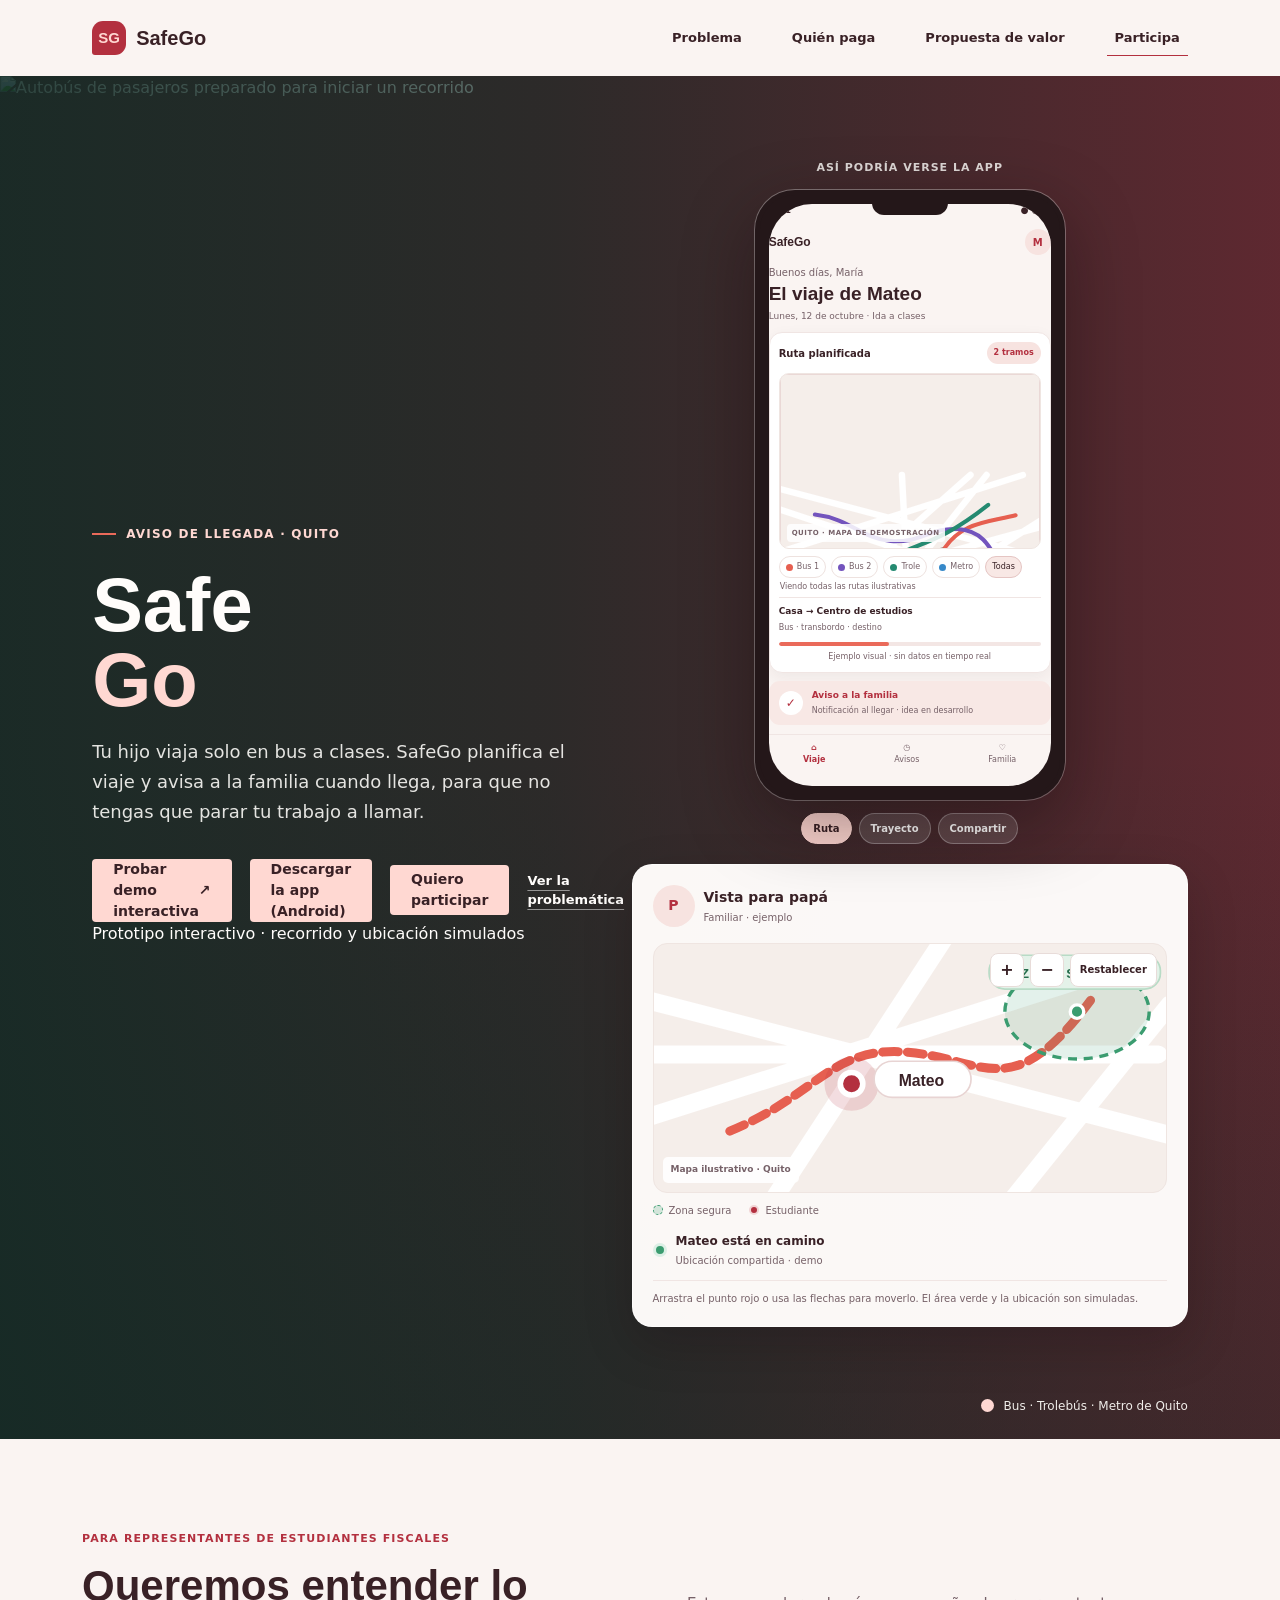
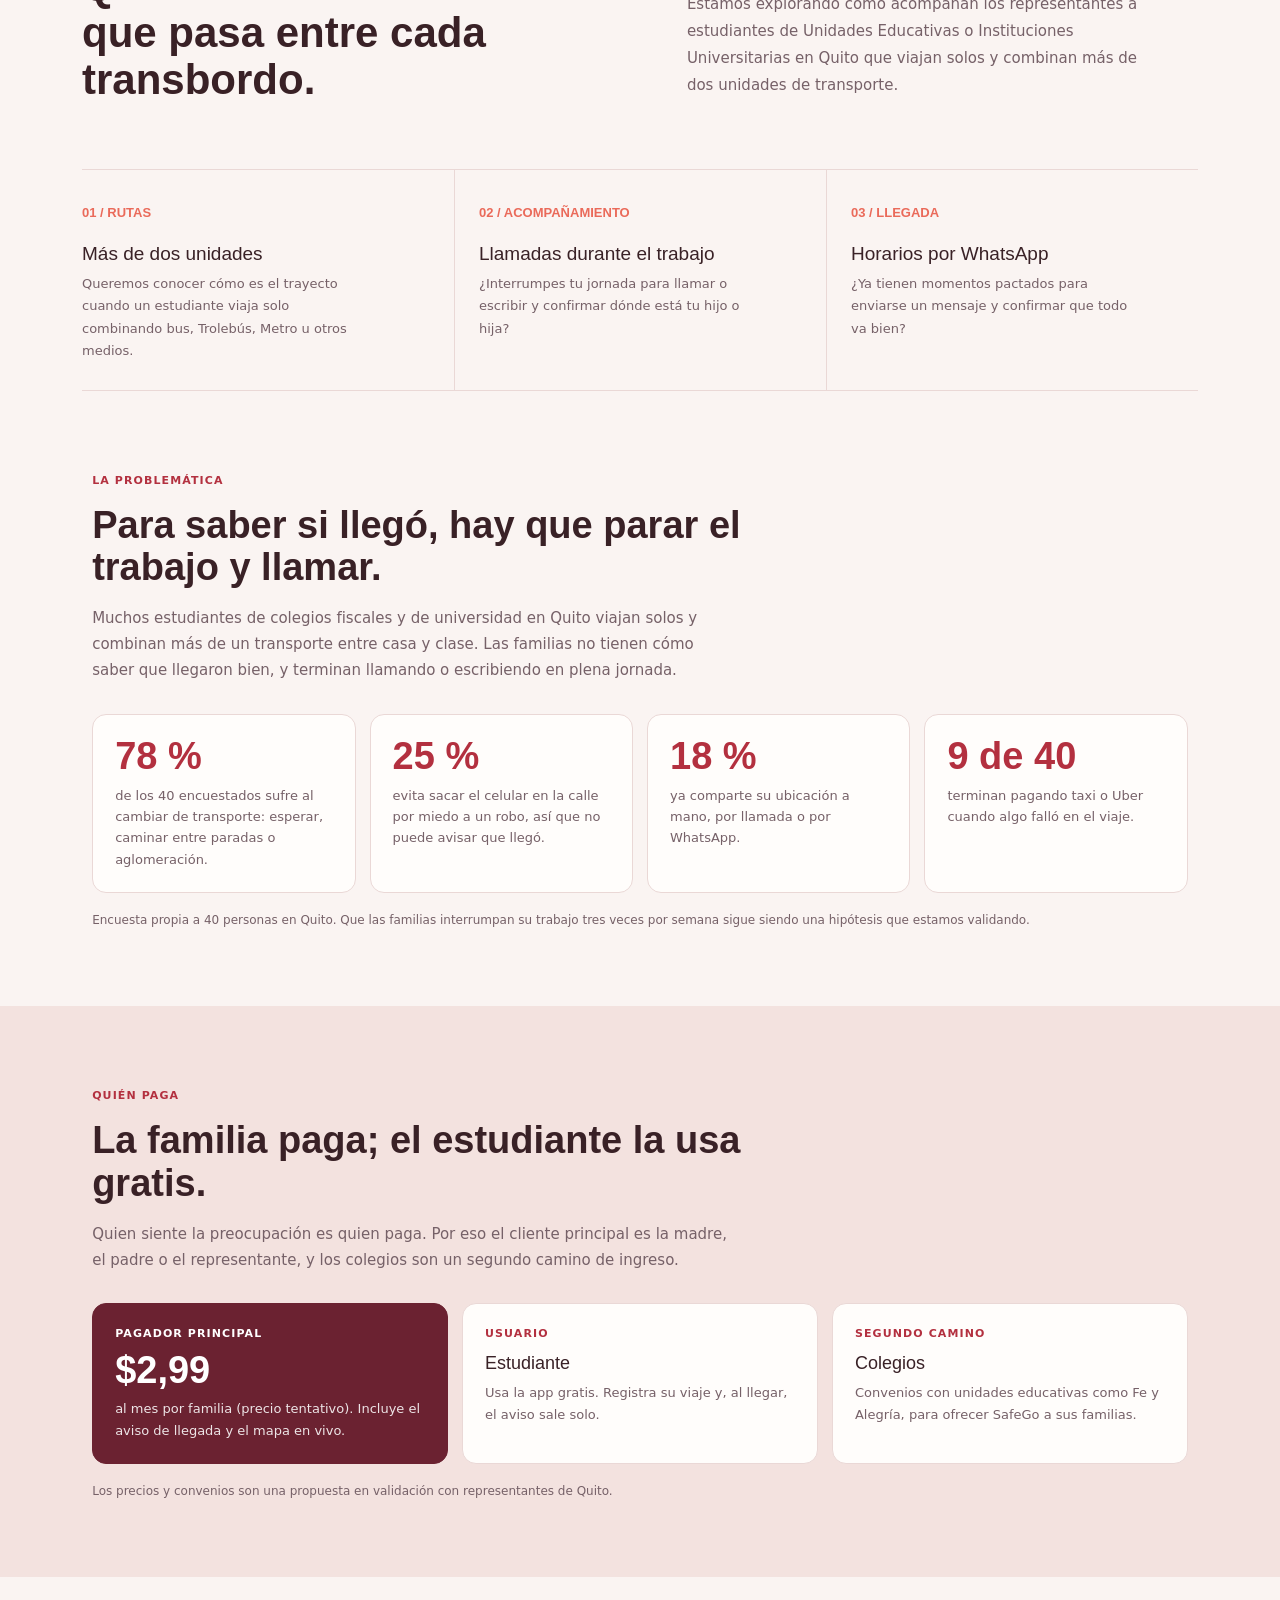
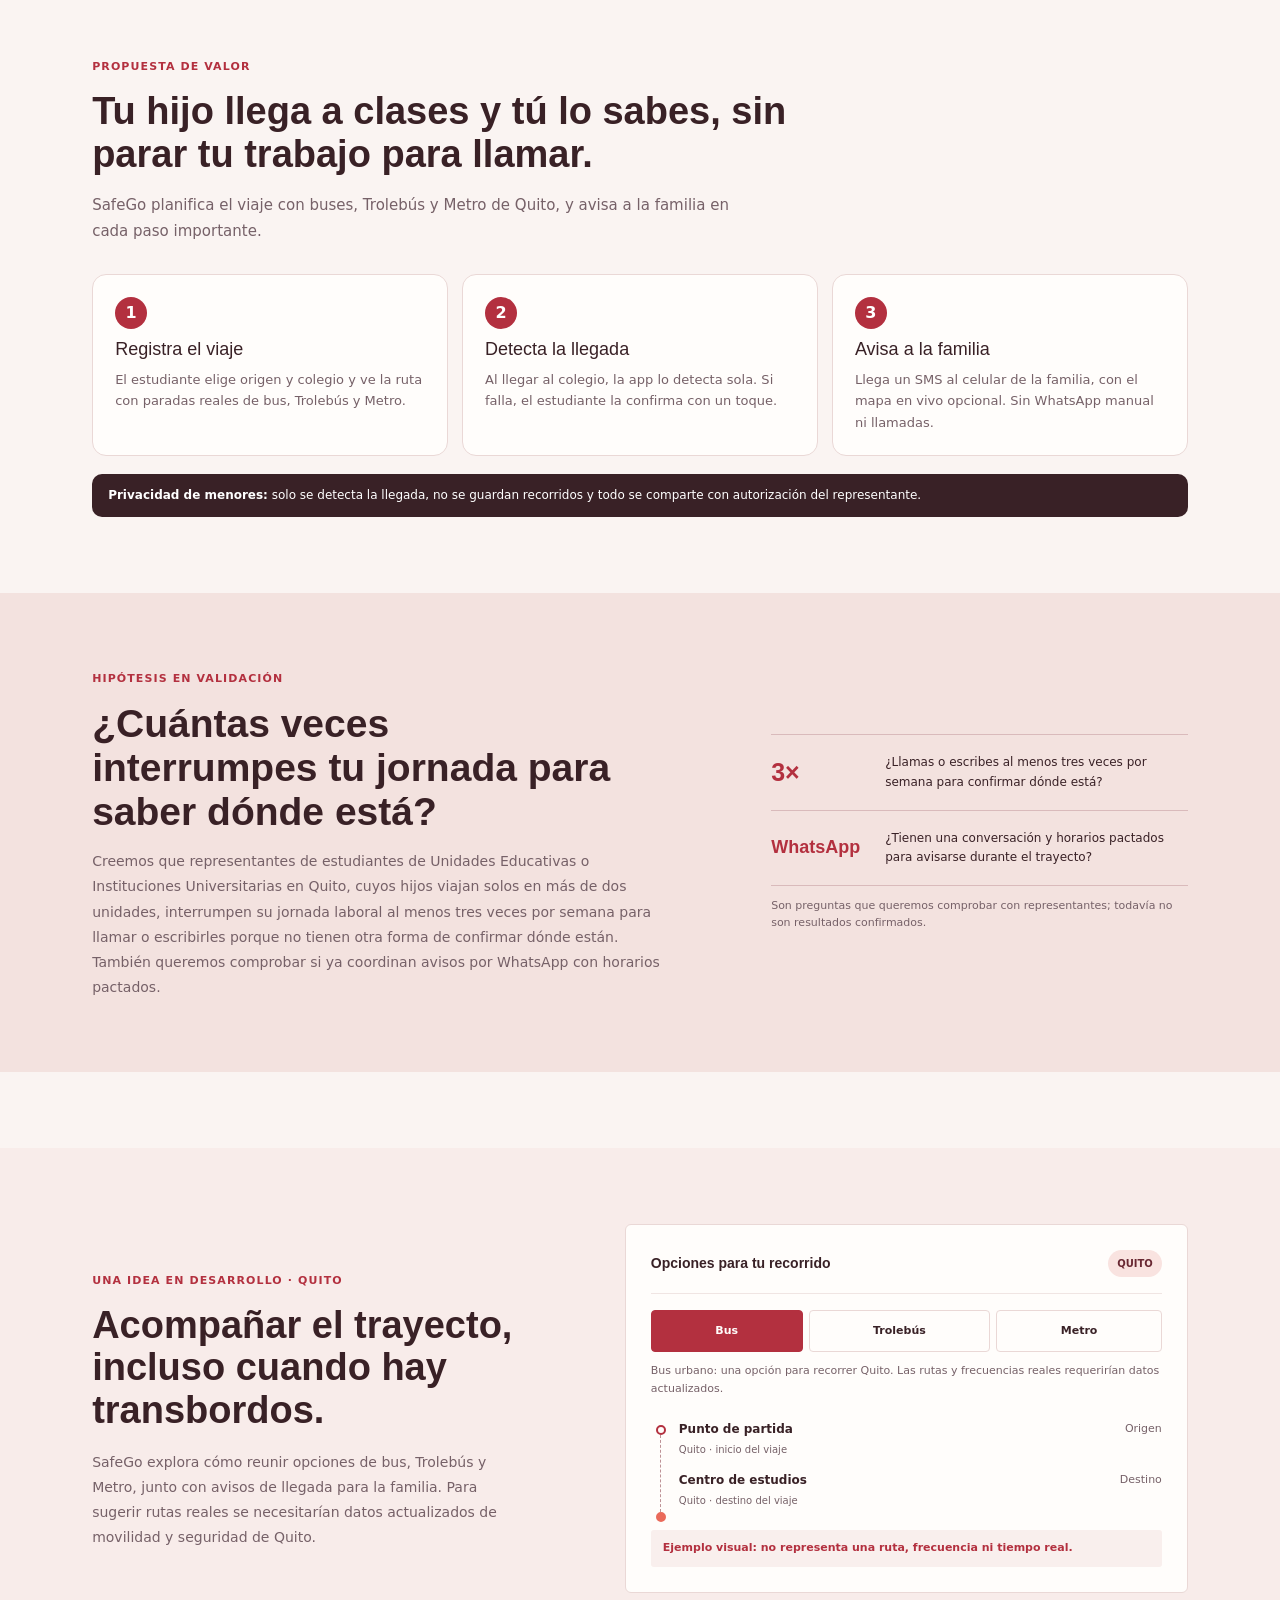
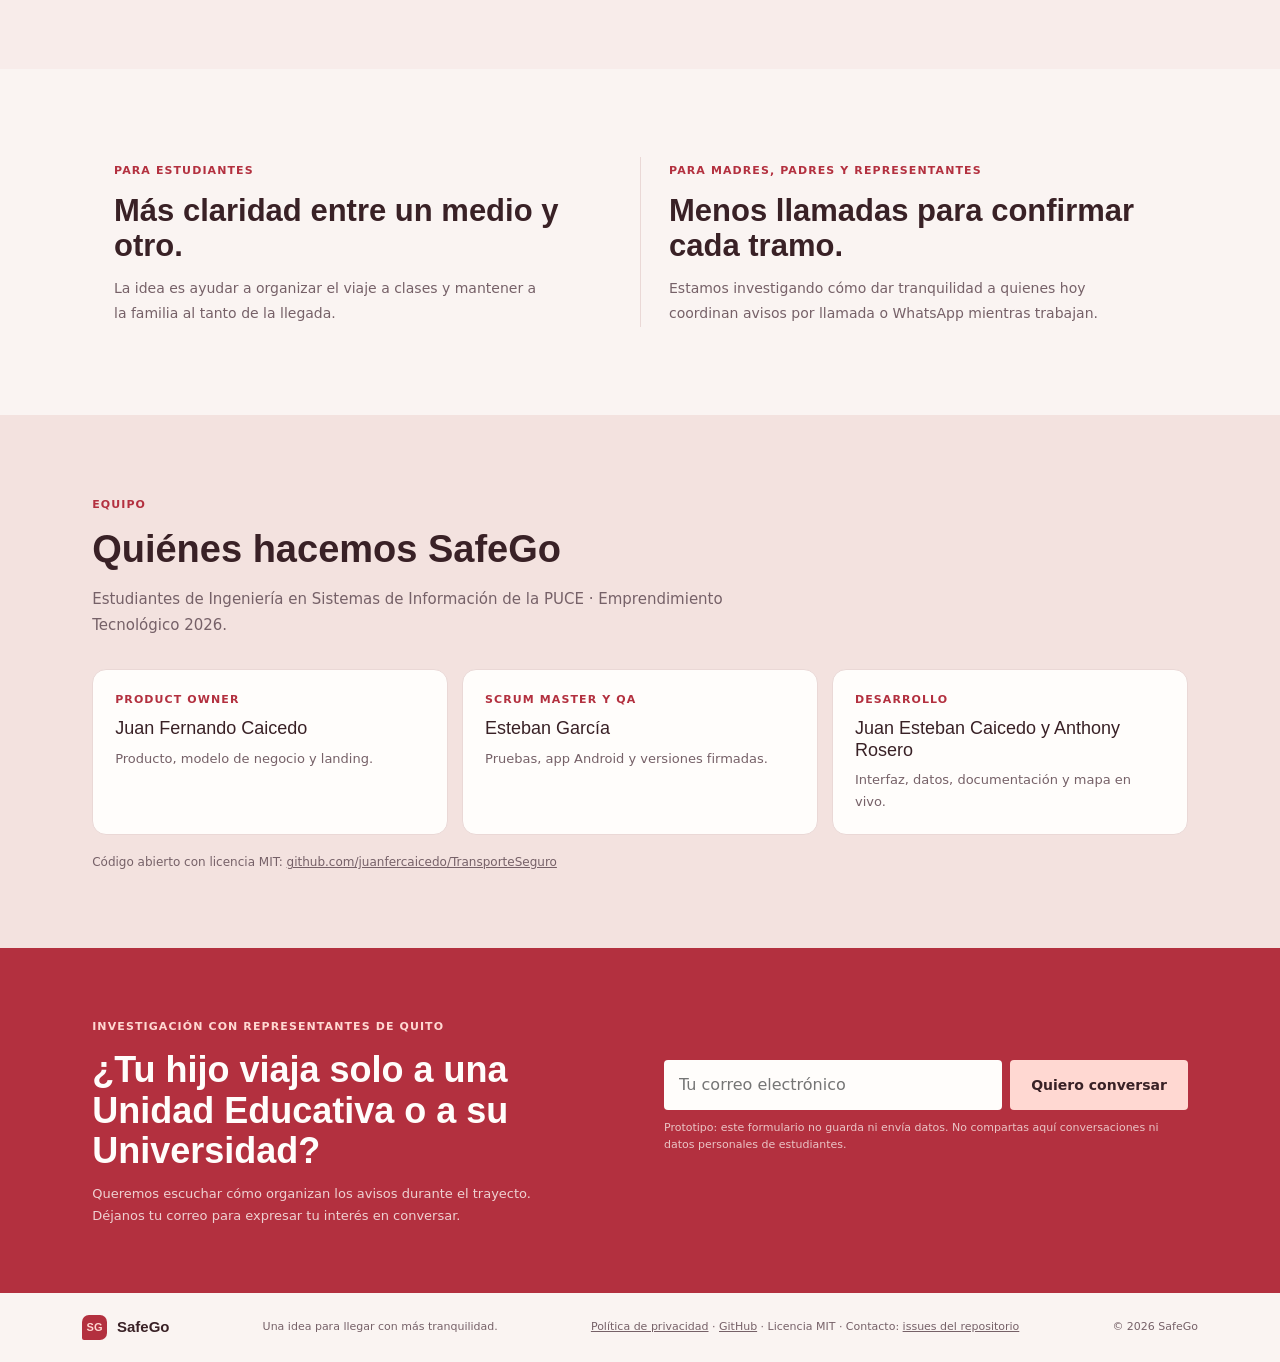
==== commit 3cd7439a: "feat: sección de equipo, descarga del APK y privacidad en la landing" ====
--- a/index.html
+++ b/index.html
@@ -40,6 +40,7 @@
           <p class="hero-copy">Tu hijo viaja solo en bus a clases. SafeGo planifica el viaje y avisa a la familia cuando llega, para que no tengas que parar tu trabajo a llamar.</p>
           <div class="hero-actions">
             <a class="button button-light" href="src/html/app-index.html" target="_blank" rel="noopener">Probar demo interactiva <span aria-hidden="true">↗</span></a>
+            <a class="button button-light" href="apkApp/SafeGo.apk" download>Descargar la app (Android)</a>
             <a class="button button-light" href="#lista">Quiero participar</a>
             <a class="text-link" href="#problema">Ver la problemática</a>
           </div>
@@ -264,6 +265,22 @@
       </article>
     </section>
 
+    <section class="story story-alt" id="equipo" aria-labelledby="equipo-title">
+      <div class="story-inner">
+        <div class="story-head">
+          <span class="section-kicker">Equipo</span>
+          <h2 id="equipo-title">Quiénes hacemos SafeGo</h2>
+          <p>Estudiantes de Ingeniería en Sistemas de Información de la PUCE · Emprendimiento Tecnológico 2026.</p>
+        </div>
+        <div class="story-grid story-grid-3">
+          <div class="story-card"><span class="kicker-dark">Product Owner</span><h3>Juan Fernando Caicedo</h3><p>Producto, modelo de negocio y landing.</p></div>
+          <div class="story-card"><span class="kicker-dark">Scrum Master y QA</span><h3>Esteban García</h3><p>Pruebas, app Android y versiones firmadas.</p></div>
+          <div class="story-card"><span class="kicker-dark">Desarrollo</span><h3>Juan Esteban Caicedo y Anthony Rosero</h3><p>Interfaz, datos, documentación y mapa en vivo.</p></div>
+        </div>
+        <p class="story-note">Código abierto con licencia MIT: <a href="https://github.com/juanfercaicedo/TransporteSeguro" target="_blank" rel="noopener">github.com/juanfercaicedo/TransporteSeguro</a></p>
+      </div>
+    </section>
+
     <section class="signup" id="lista">
       <div class="signup-copy">
         <span class="section-kicker" style="color: var(--lime)">Investigación con representantes de Quito</span>
@@ -285,6 +302,7 @@
   <footer>
     <a class="brand" href="#inicio"><span class="brand-mark" aria-hidden="true">SG</span>SafeGo</a>
     <span>Una idea para llegar con más tranquilidad.</span>
+    <span><a href="privacidad/">Política de privacidad</a> · <a href="https://github.com/juanfercaicedo/TransporteSeguro" target="_blank" rel="noopener">GitHub</a> · Licencia MIT · Contacto: <a href="https://github.com/juanfercaicedo/TransporteSeguro/issues" target="_blank" rel="noopener">issues del repositorio</a></span>
     <span>© 2026 SafeGo</span>
   </footer>
 
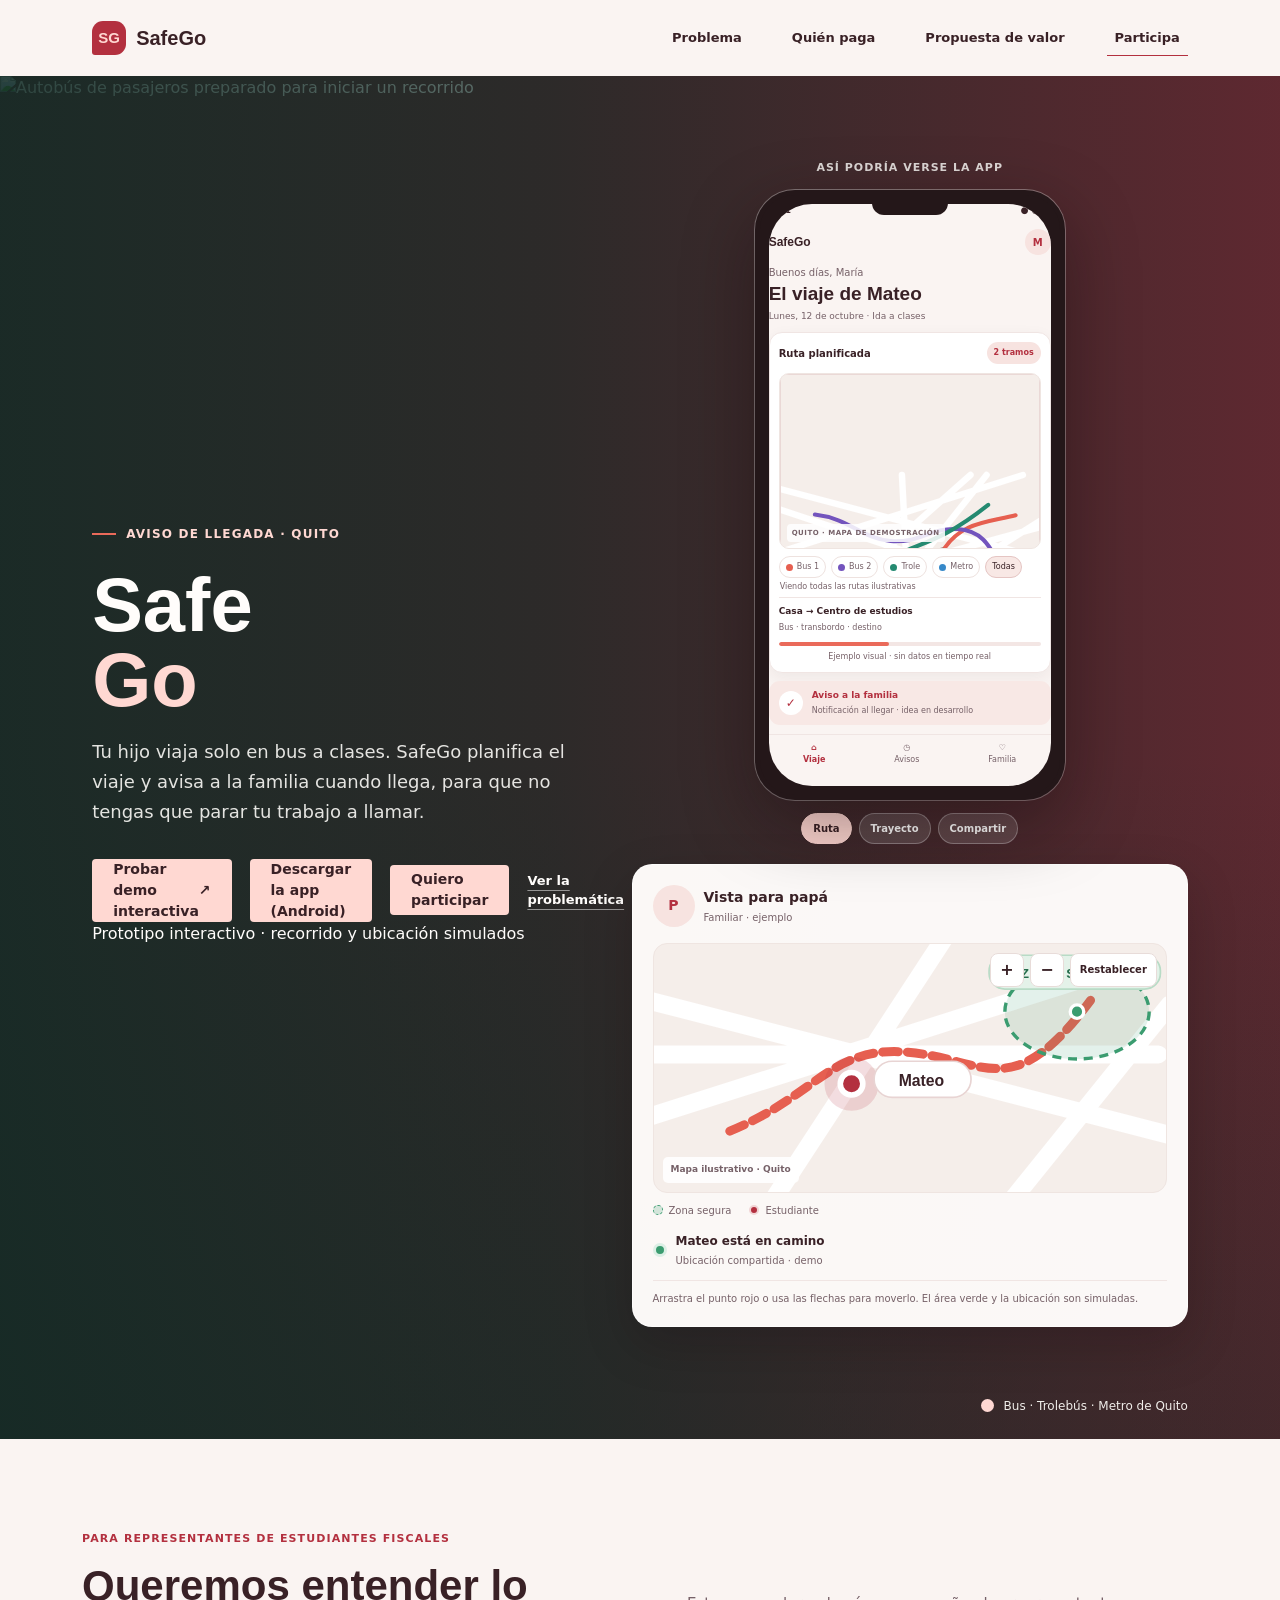
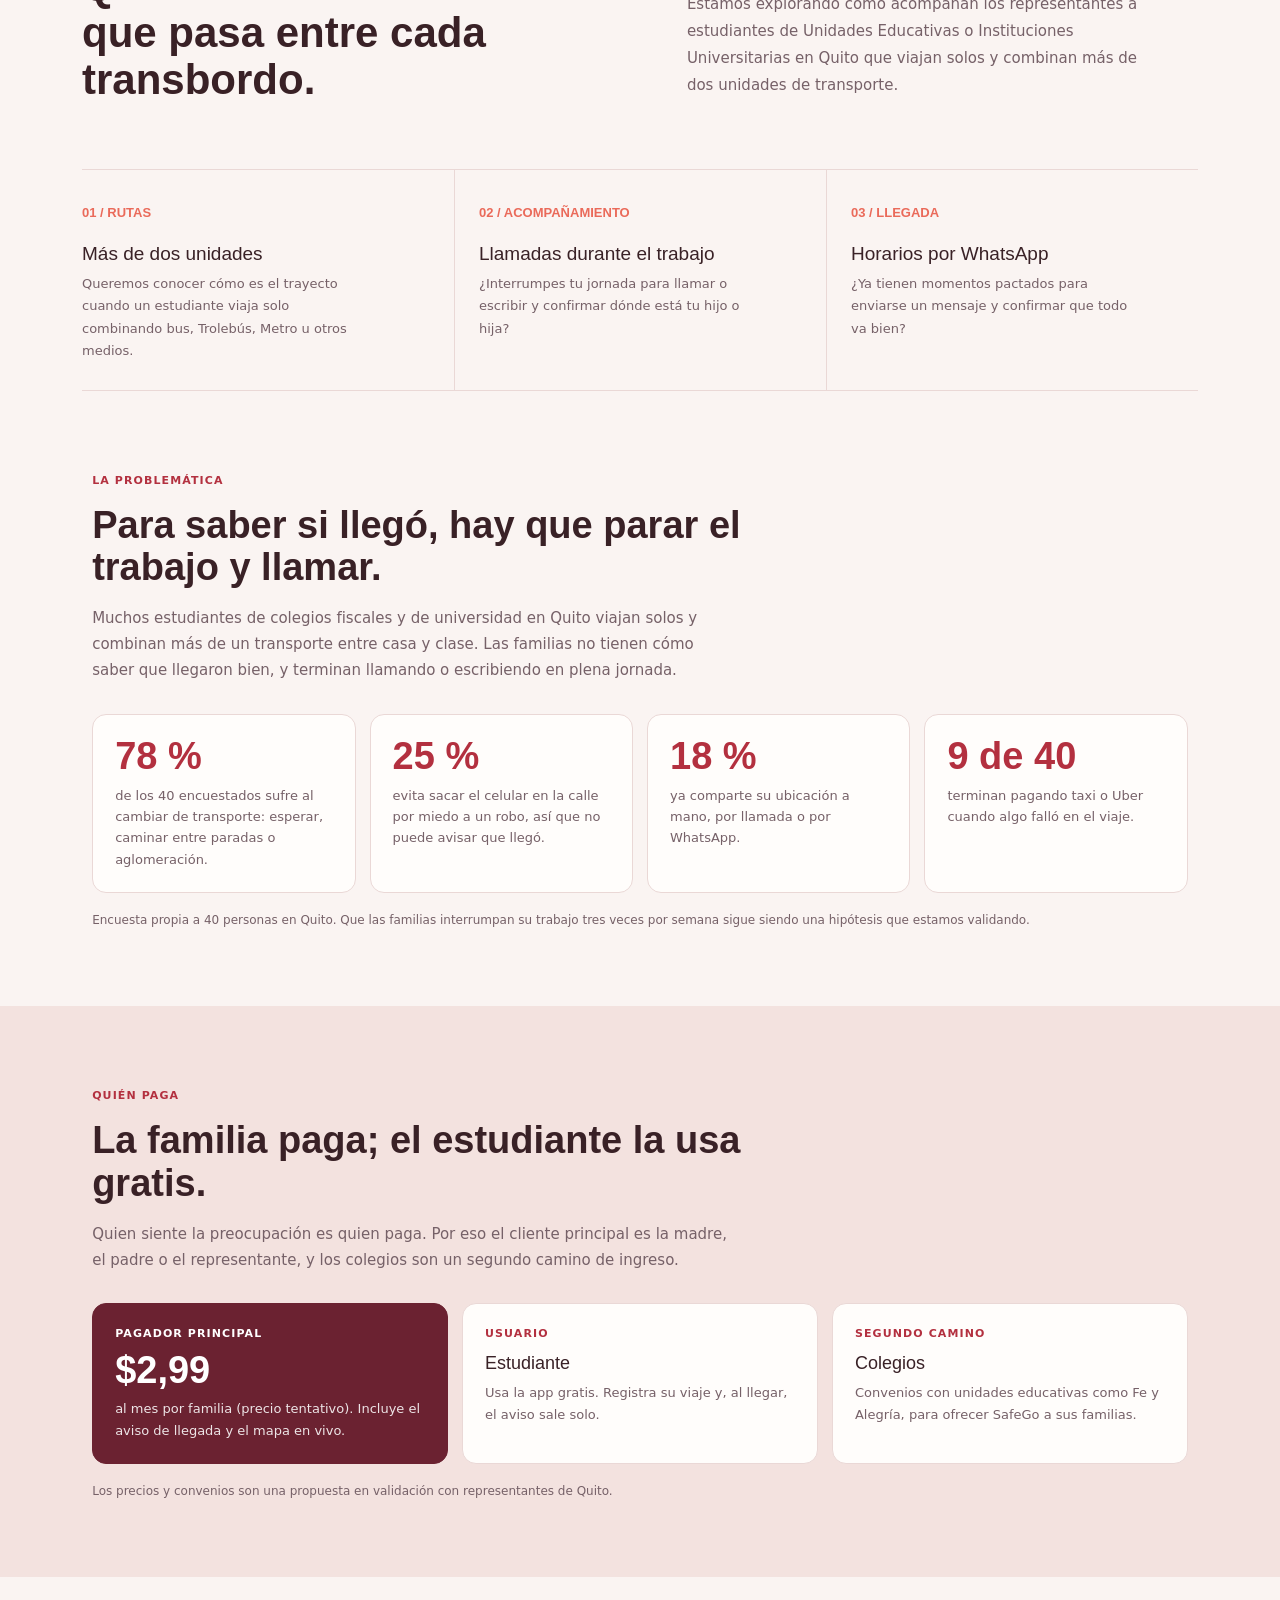
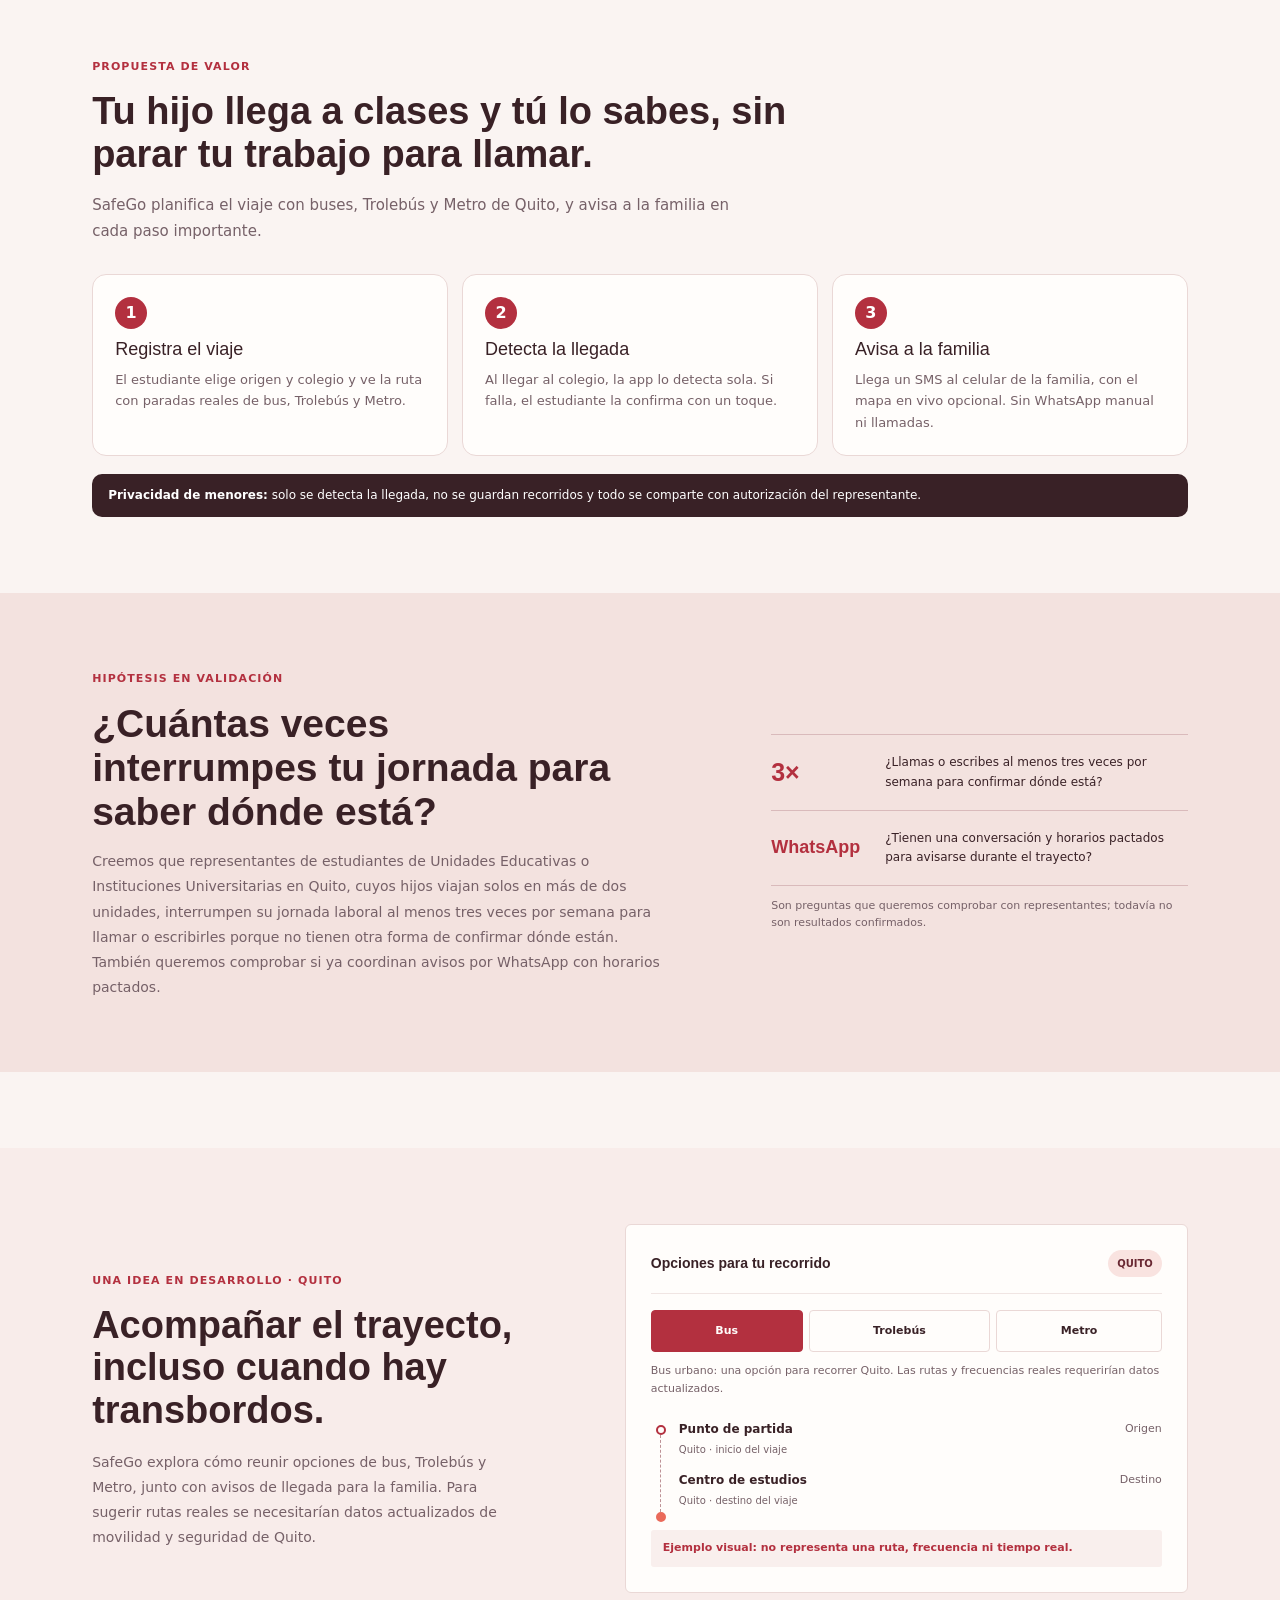
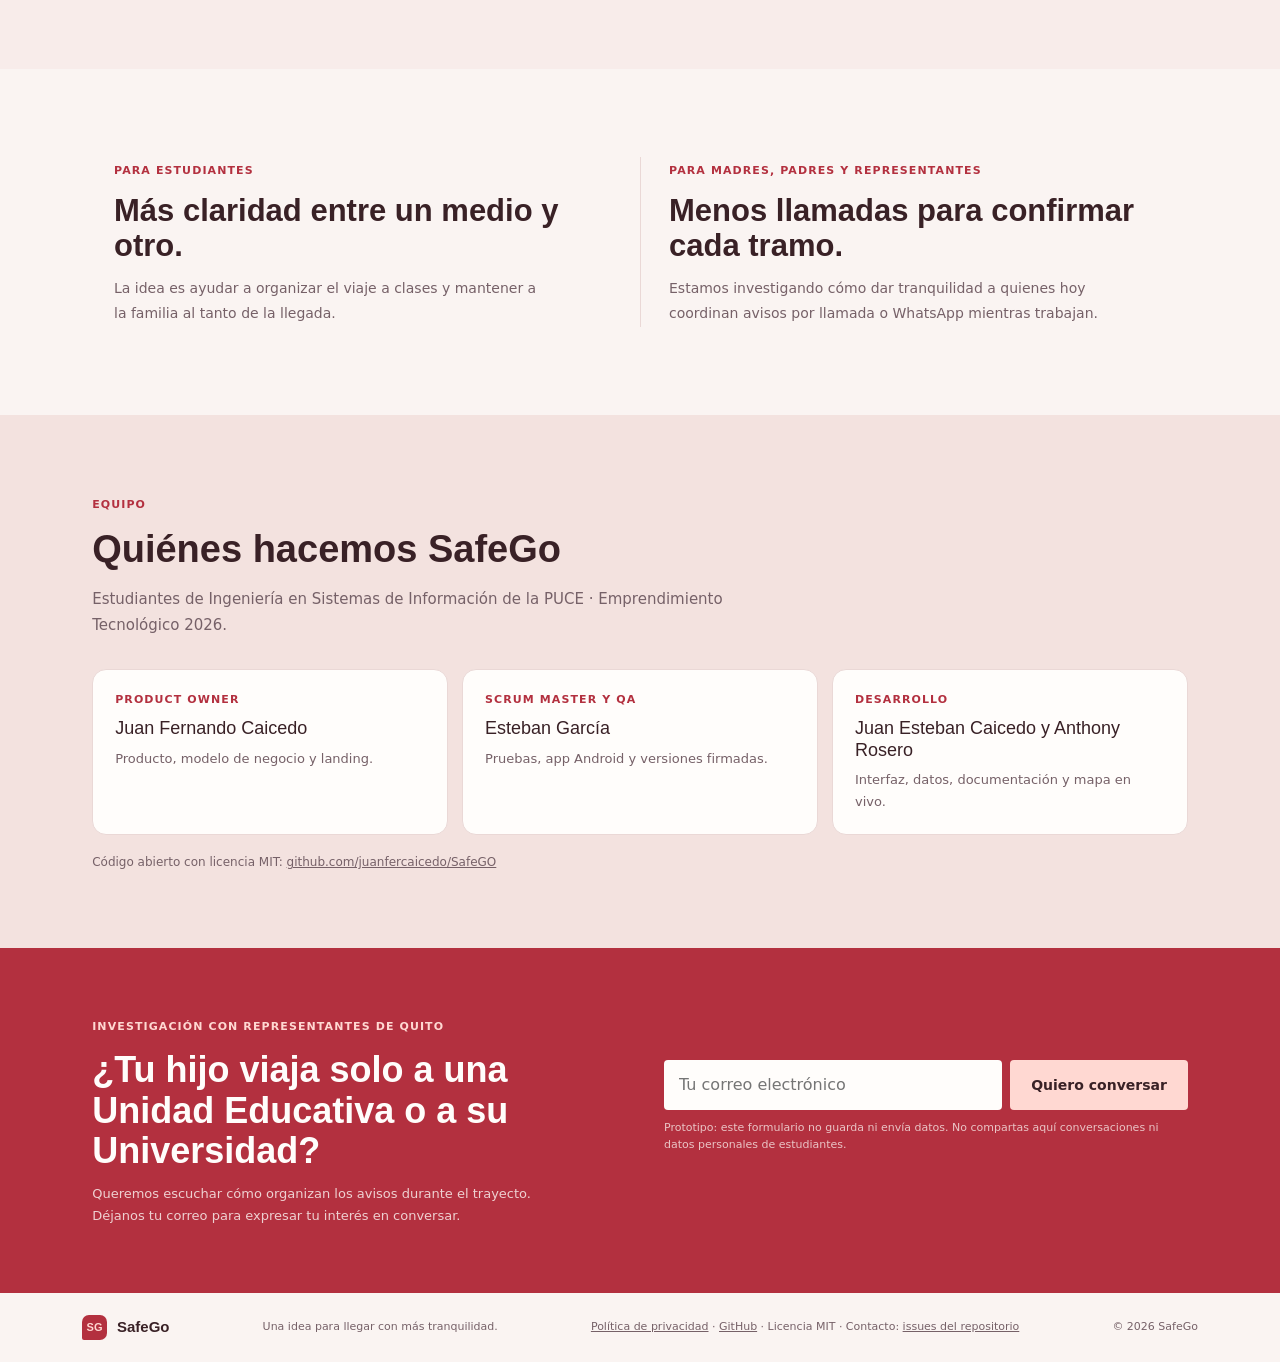
==== commit 72db7cb2: "fix: enlaces al nuevo nombre del repositorio SafeGO" ====
--- a/index.html
+++ b/index.html
@@ -277,7 +277,7 @@
           <div class="story-card"><span class="kicker-dark">Scrum Master y QA</span><h3>Esteban García</h3><p>Pruebas, app Android y versiones firmadas.</p></div>
           <div class="story-card"><span class="kicker-dark">Desarrollo</span><h3>Juan Esteban Caicedo y Anthony Rosero</h3><p>Interfaz, datos, documentación y mapa en vivo.</p></div>
         </div>
-        <p class="story-note">Código abierto con licencia MIT: <a href="https://github.com/juanfercaicedo/TransporteSeguro" target="_blank" rel="noopener">github.com/juanfercaicedo/TransporteSeguro</a></p>
+        <p class="story-note">Código abierto con licencia MIT: <a href="https://github.com/juanfercaicedo/SafeGO" target="_blank" rel="noopener">github.com/juanfercaicedo/SafeGO</a></p>
       </div>
     </section>
 
@@ -302,7 +302,7 @@
   <footer>
     <a class="brand" href="#inicio"><span class="brand-mark" aria-hidden="true">SG</span>SafeGo</a>
     <span>Una idea para llegar con más tranquilidad.</span>
-    <span><a href="privacidad/">Política de privacidad</a> · <a href="https://github.com/juanfercaicedo/TransporteSeguro" target="_blank" rel="noopener">GitHub</a> · Licencia MIT · Contacto: <a href="https://github.com/juanfercaicedo/TransporteSeguro/issues" target="_blank" rel="noopener">issues del repositorio</a></span>
+    <span><a href="privacidad/">Política de privacidad</a> · <a href="https://github.com/juanfercaicedo/SafeGO" target="_blank" rel="noopener">GitHub</a> · Licencia MIT · Contacto: <a href="https://github.com/juanfercaicedo/SafeGO/issues" target="_blank" rel="noopener">issues del repositorio</a></span>
     <span>© 2026 SafeGo</span>
   </footer>
 
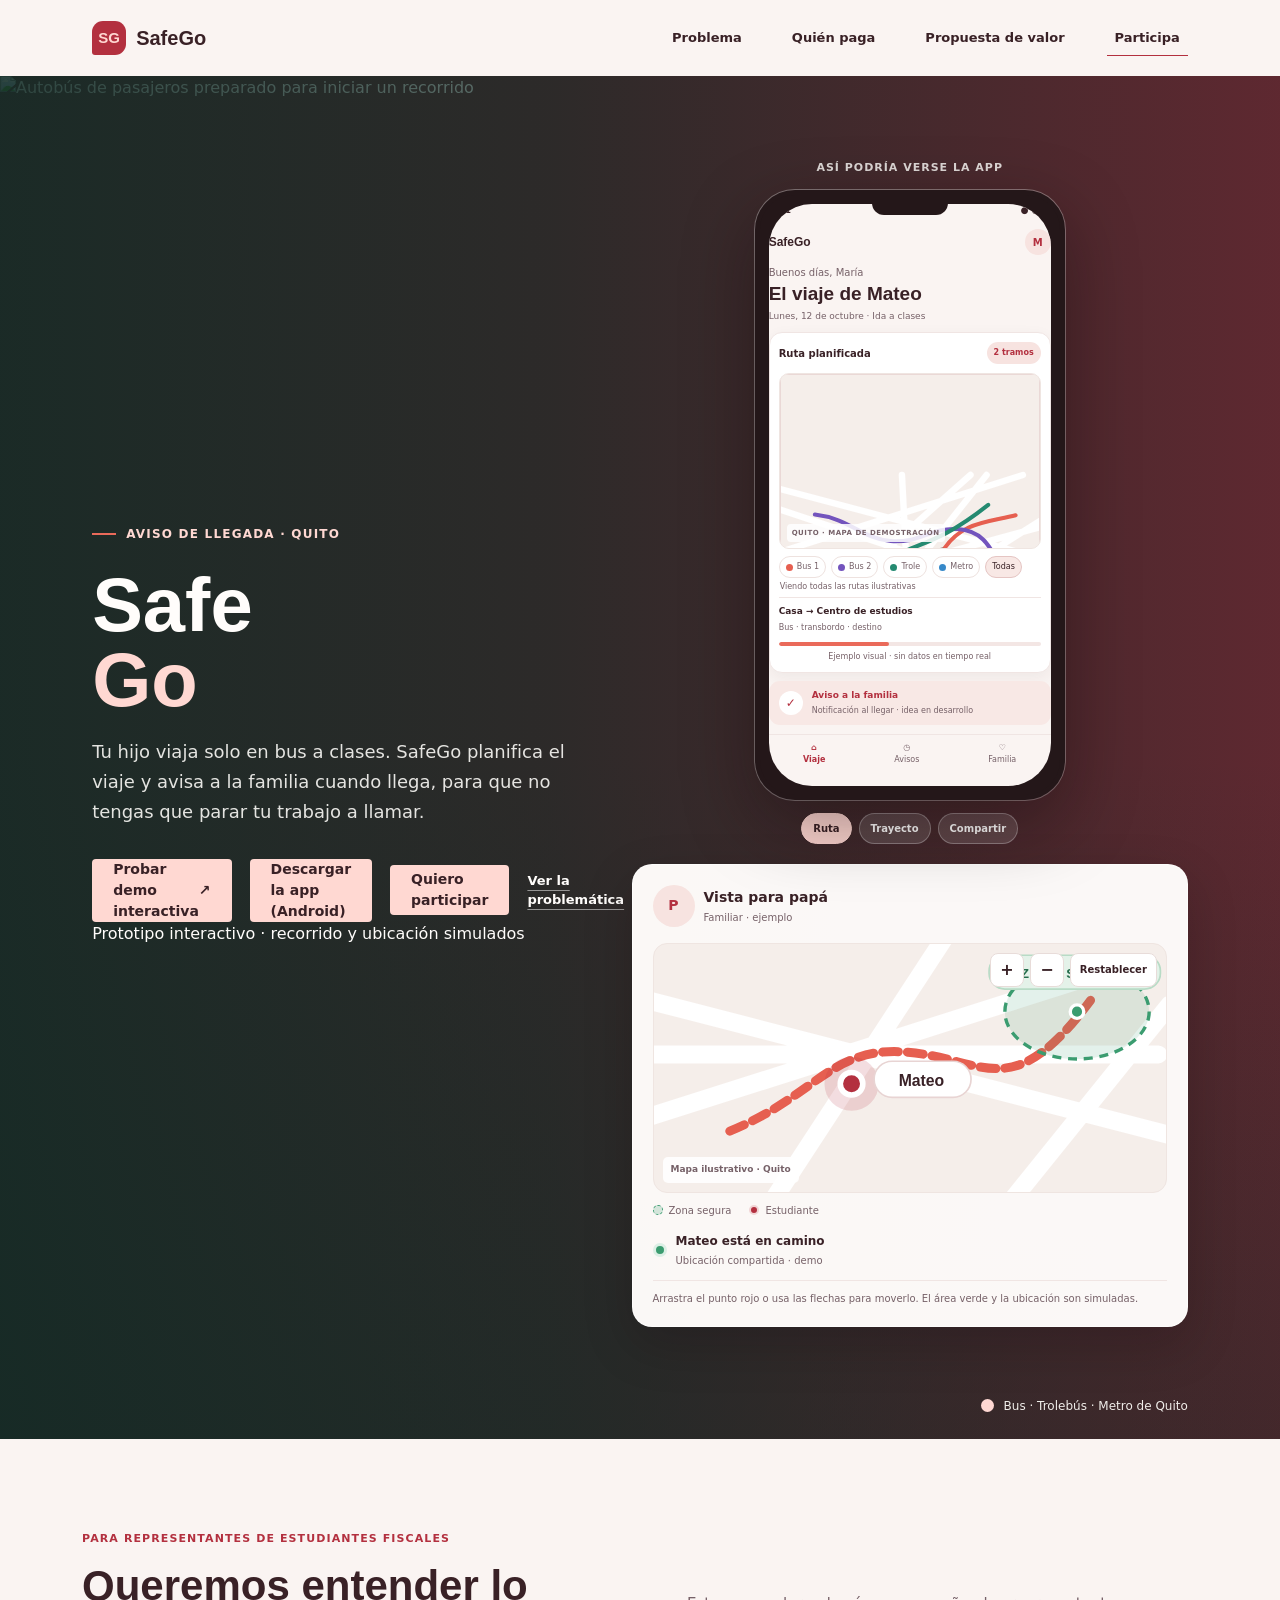
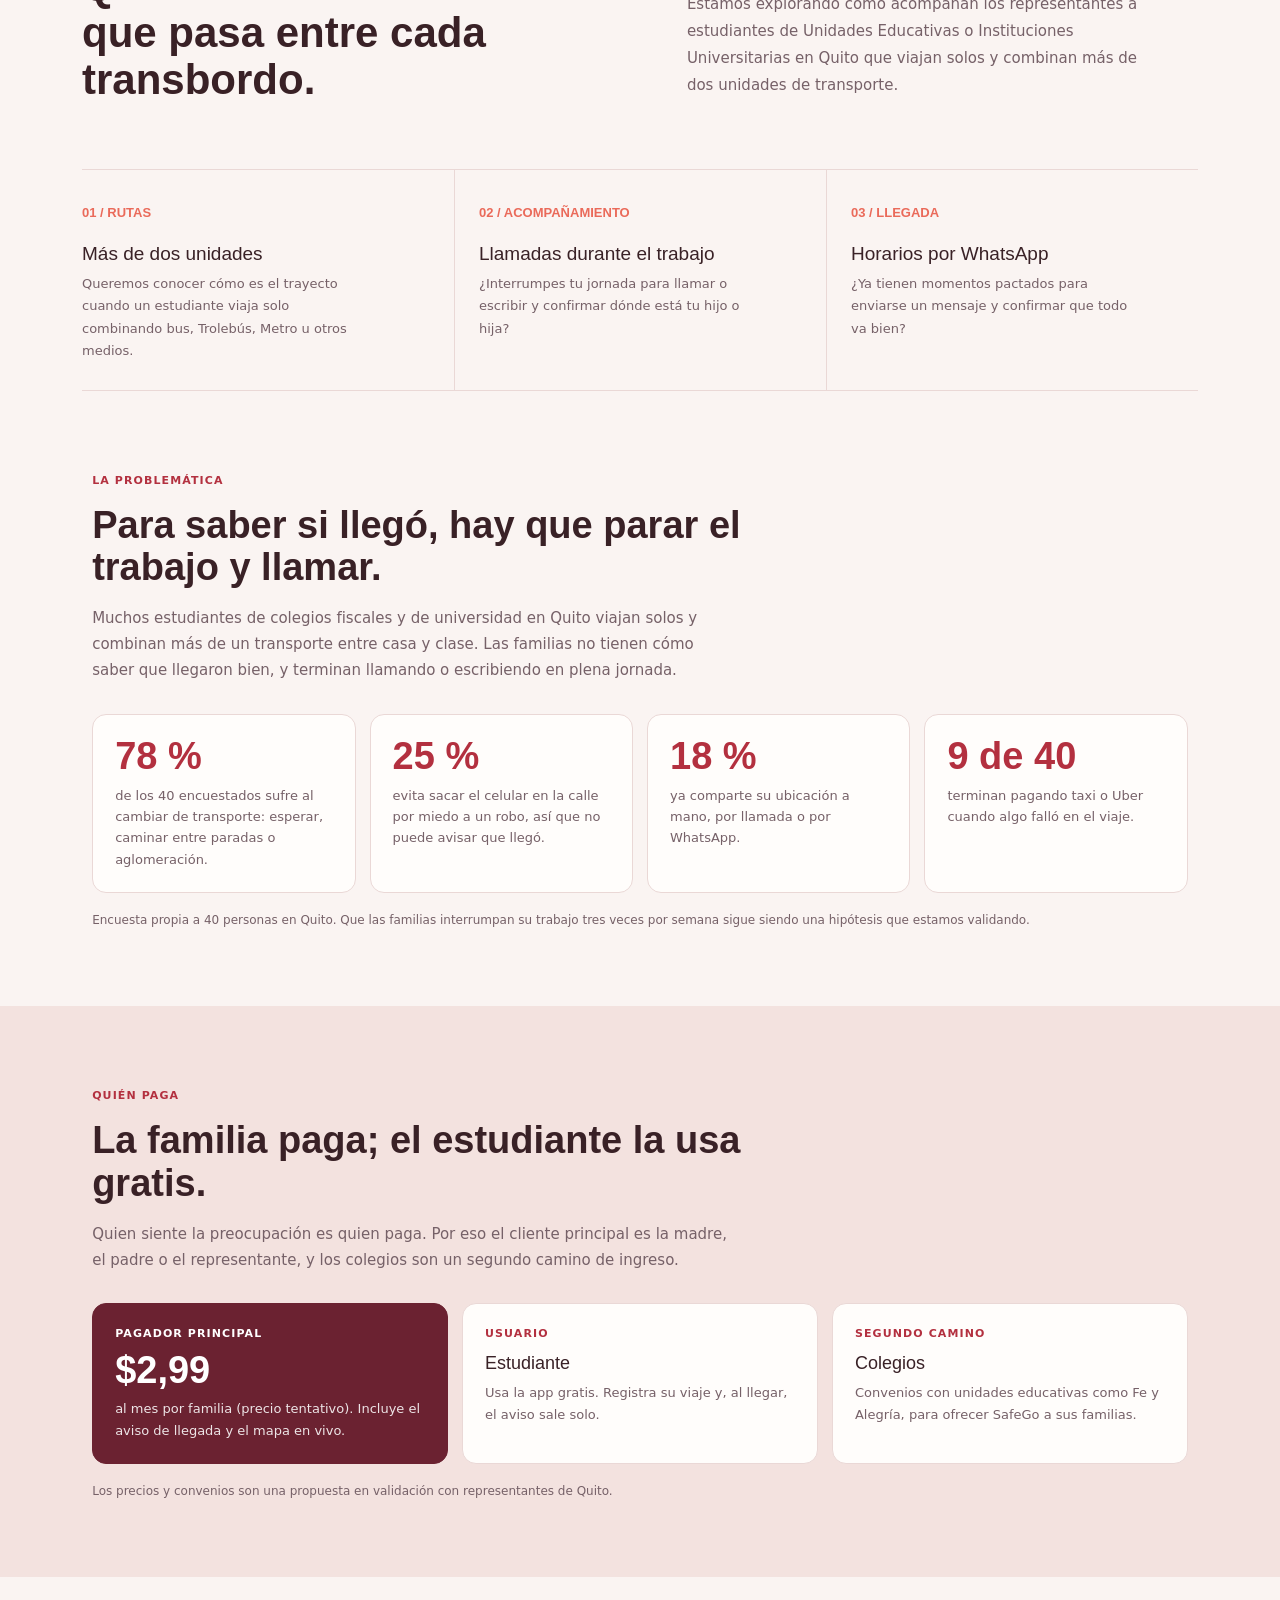
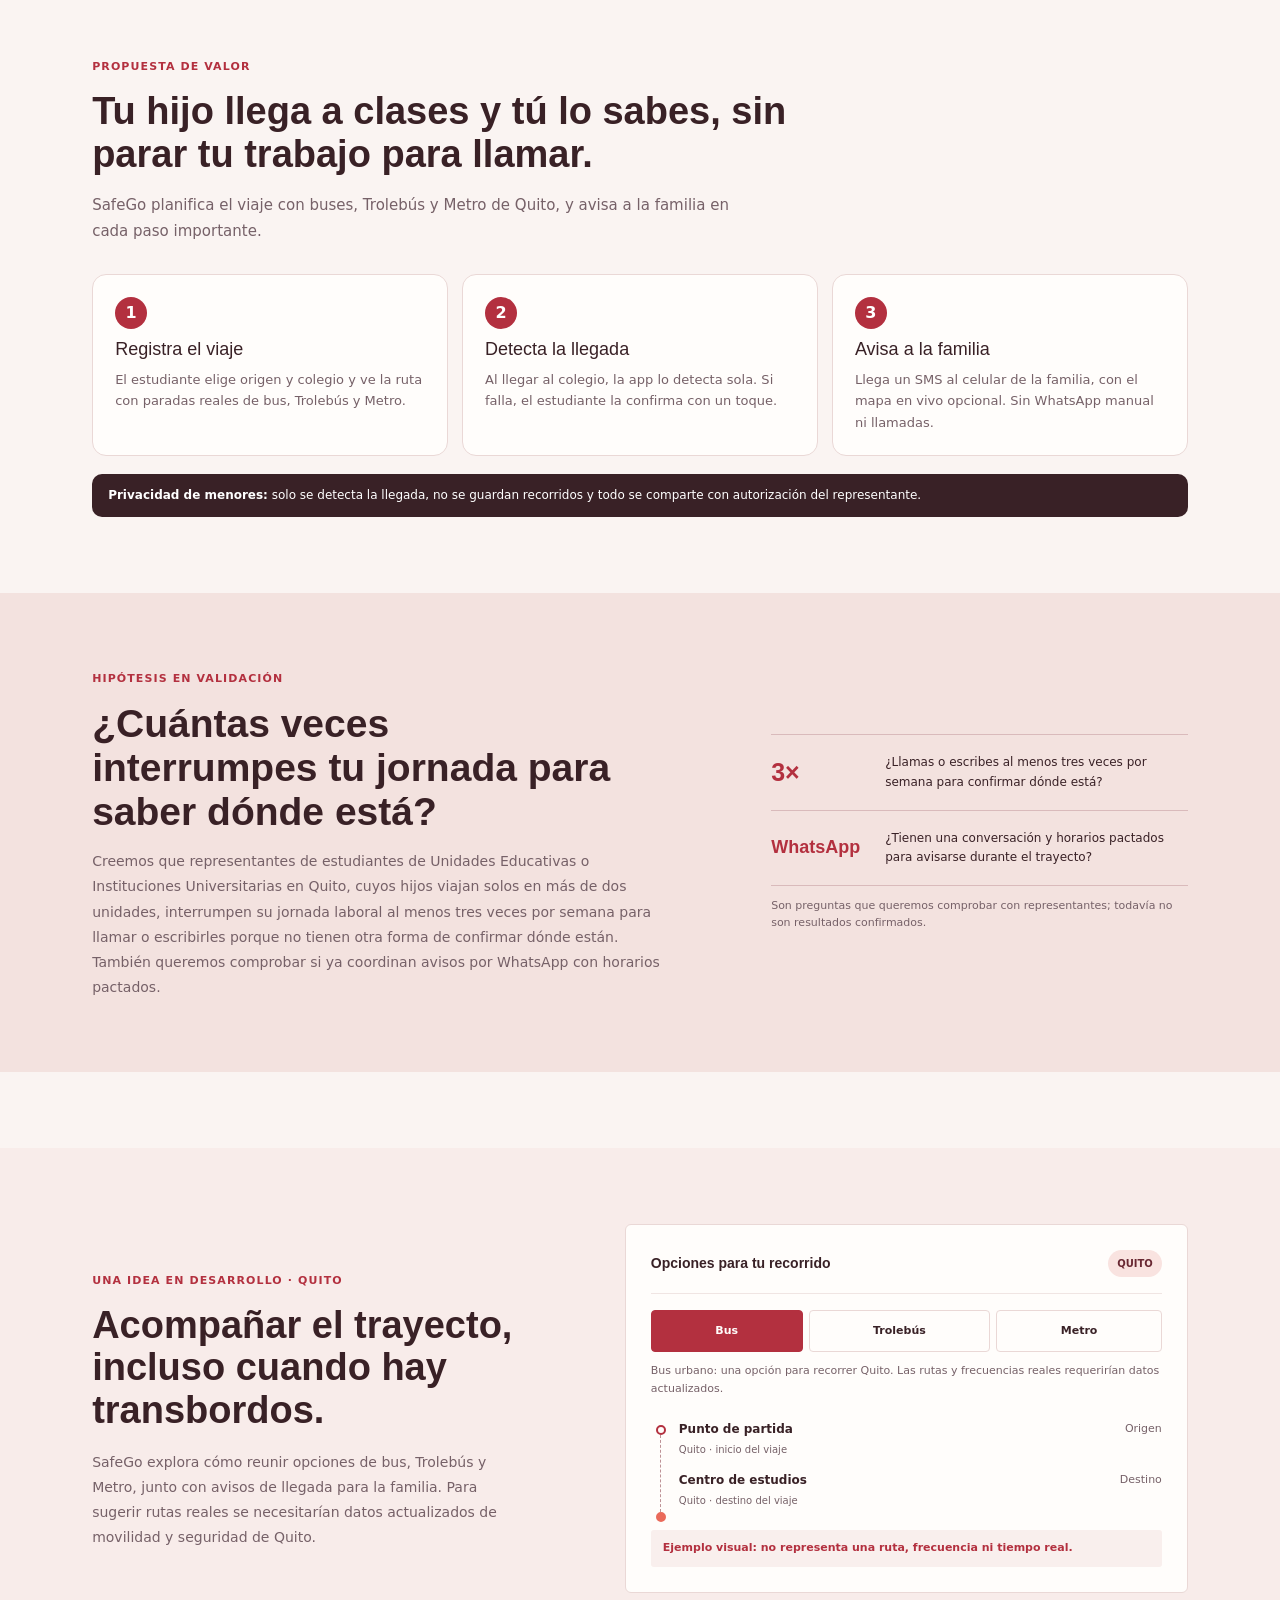
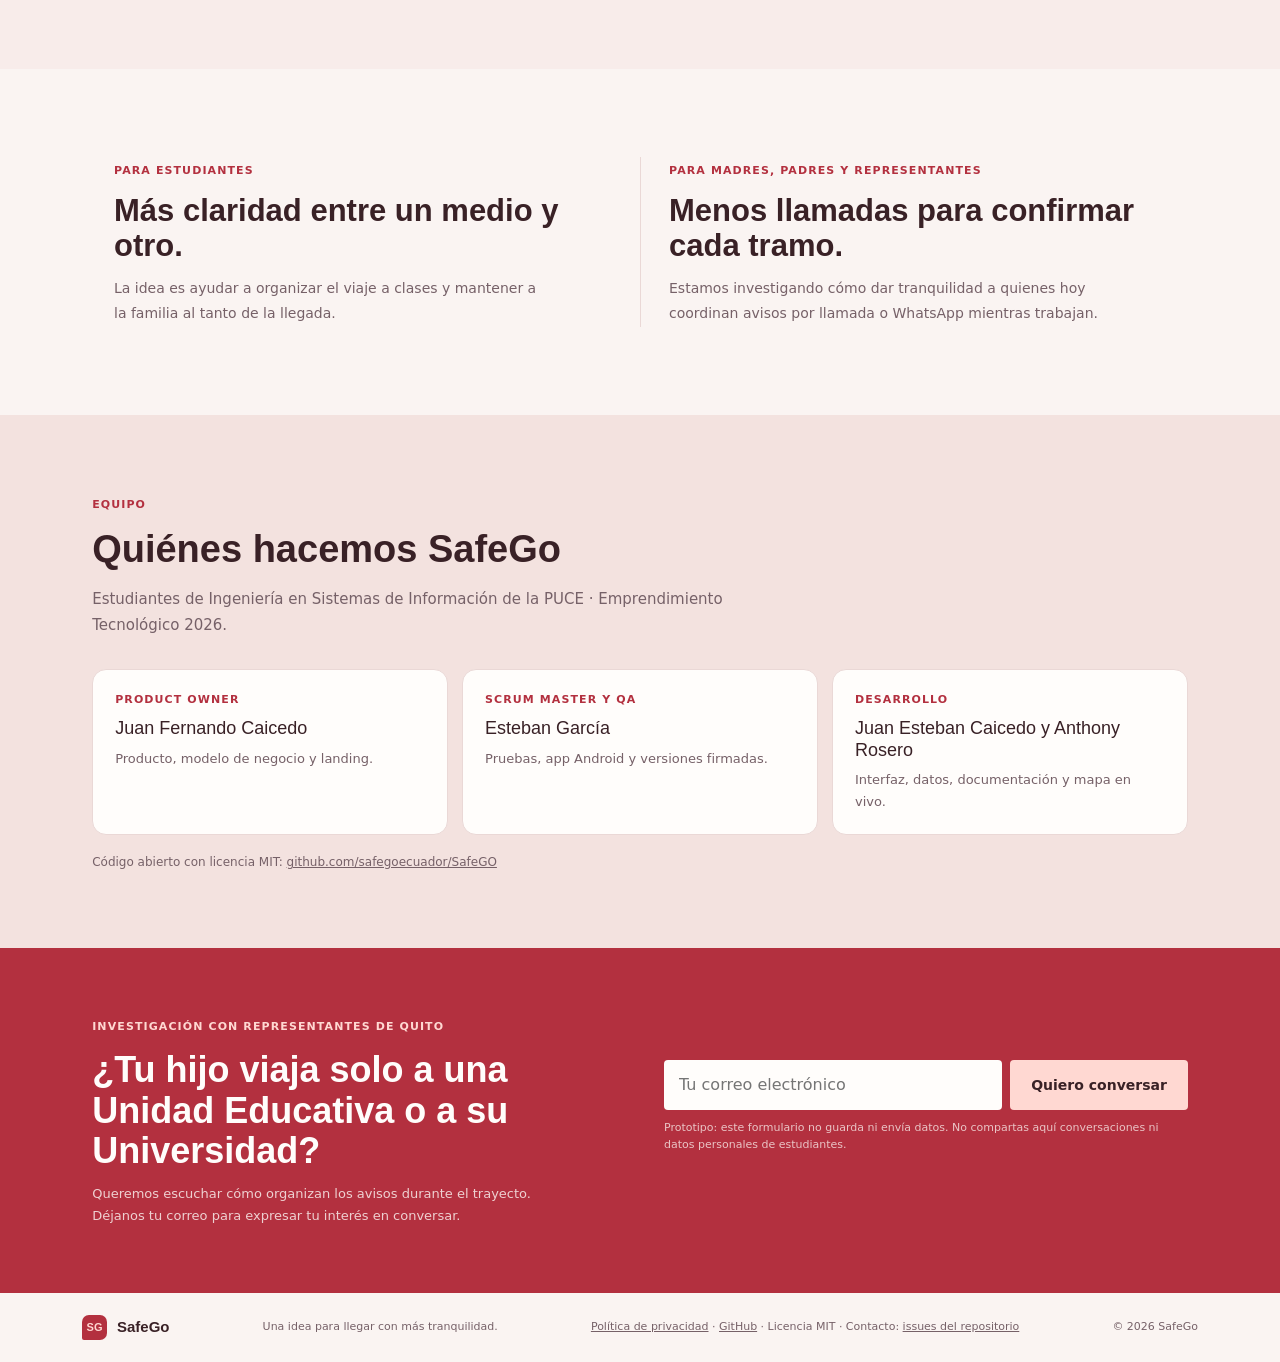
==== commit 676d7fc1: "fix: enlaces a la cuenta safegoecuador" ====
--- a/index.html
+++ b/index.html
@@ -277,7 +277,7 @@
           <div class="story-card"><span class="kicker-dark">Scrum Master y QA</span><h3>Esteban García</h3><p>Pruebas, app Android y versiones firmadas.</p></div>
           <div class="story-card"><span class="kicker-dark">Desarrollo</span><h3>Juan Esteban Caicedo y Anthony Rosero</h3><p>Interfaz, datos, documentación y mapa en vivo.</p></div>
         </div>
-        <p class="story-note">Código abierto con licencia MIT: <a href="https://github.com/juanfercaicedo/SafeGO" target="_blank" rel="noopener">github.com/juanfercaicedo/SafeGO</a></p>
+        <p class="story-note">Código abierto con licencia MIT: <a href="https://github.com/safegoecuador/SafeGO" target="_blank" rel="noopener">github.com/safegoecuador/SafeGO</a></p>
       </div>
     </section>
 
@@ -302,7 +302,7 @@
   <footer>
     <a class="brand" href="#inicio"><span class="brand-mark" aria-hidden="true">SG</span>SafeGo</a>
     <span>Una idea para llegar con más tranquilidad.</span>
-    <span><a href="privacidad/">Política de privacidad</a> · <a href="https://github.com/juanfercaicedo/SafeGO" target="_blank" rel="noopener">GitHub</a> · Licencia MIT · Contacto: <a href="https://github.com/juanfercaicedo/SafeGO/issues" target="_blank" rel="noopener">issues del repositorio</a></span>
+    <span><a href="privacidad/">Política de privacidad</a> · <a href="https://github.com/safegoecuador/SafeGO" target="_blank" rel="noopener">GitHub</a> · Licencia MIT · Contacto: <a href="https://github.com/safegoecuador/SafeGO/issues" target="_blank" rel="noopener">issues del repositorio</a></span>
     <span>© 2026 SafeGo</span>
   </footer>
 
